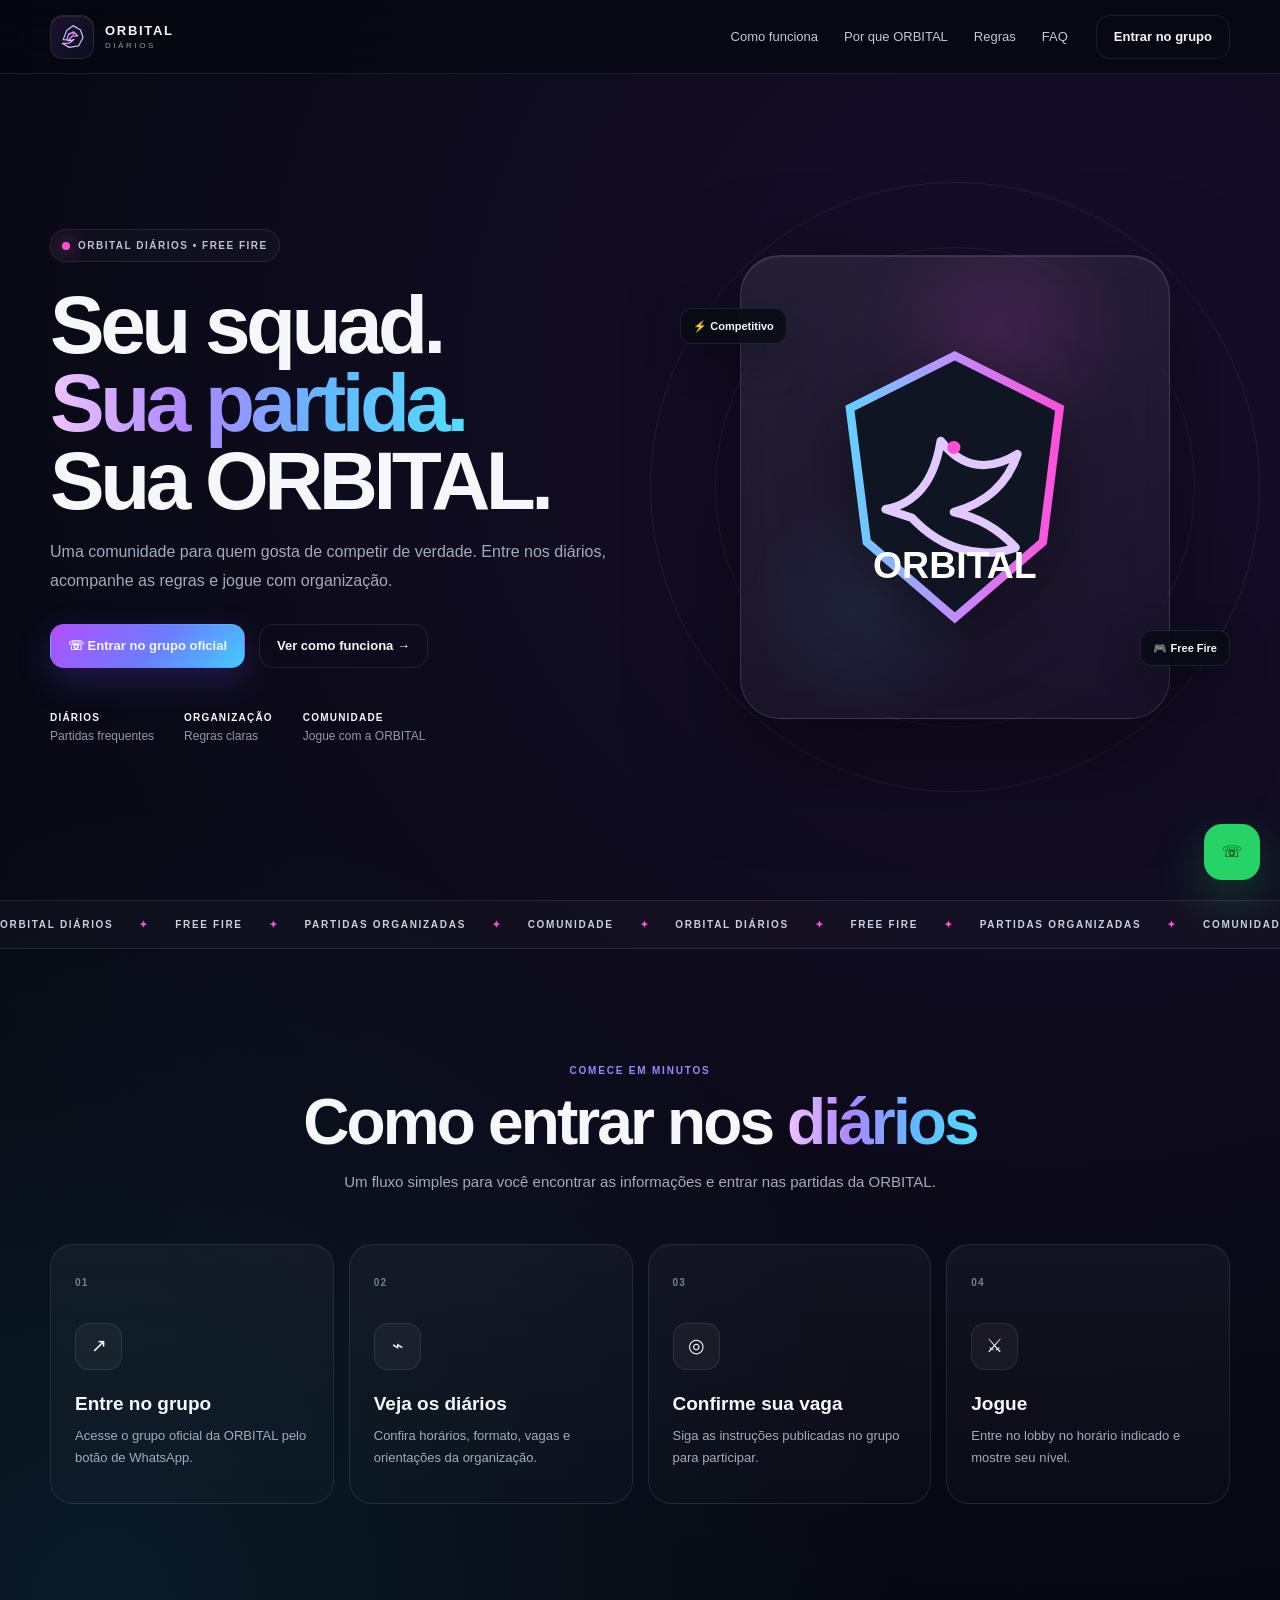
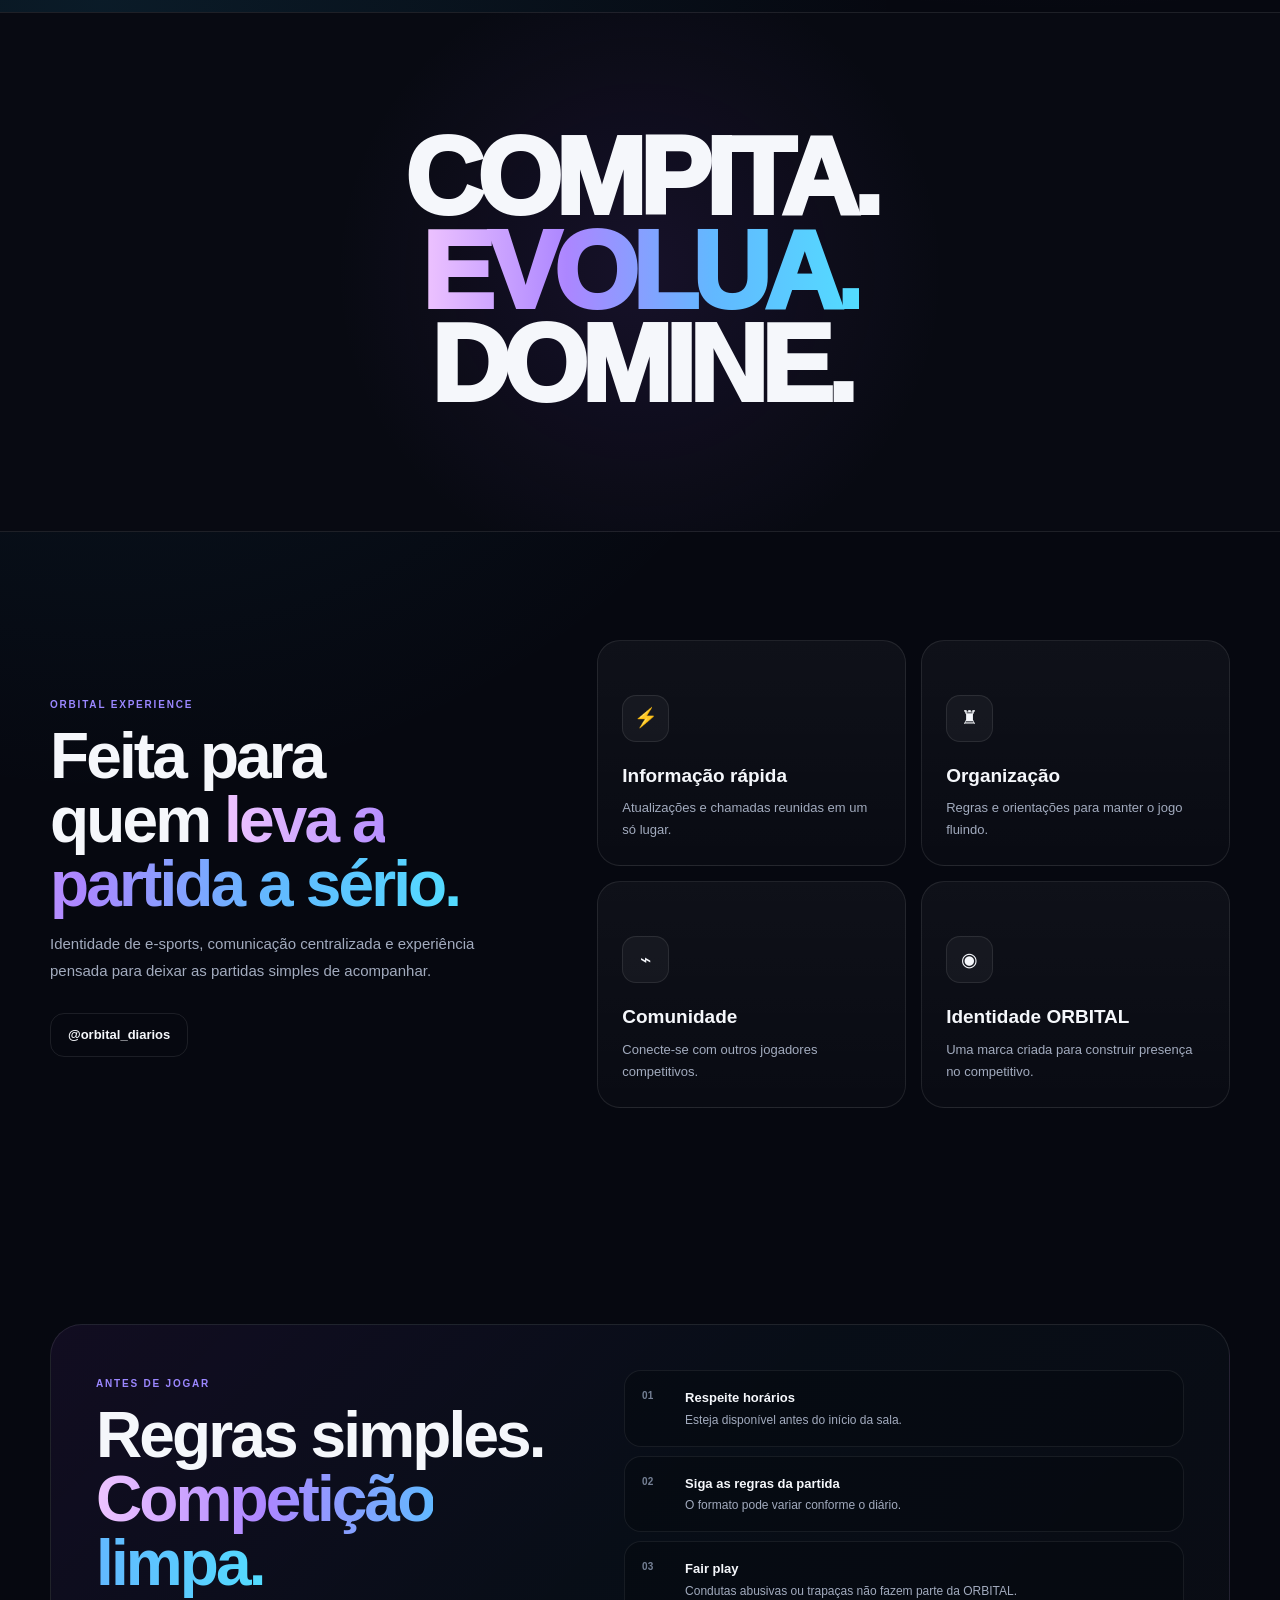
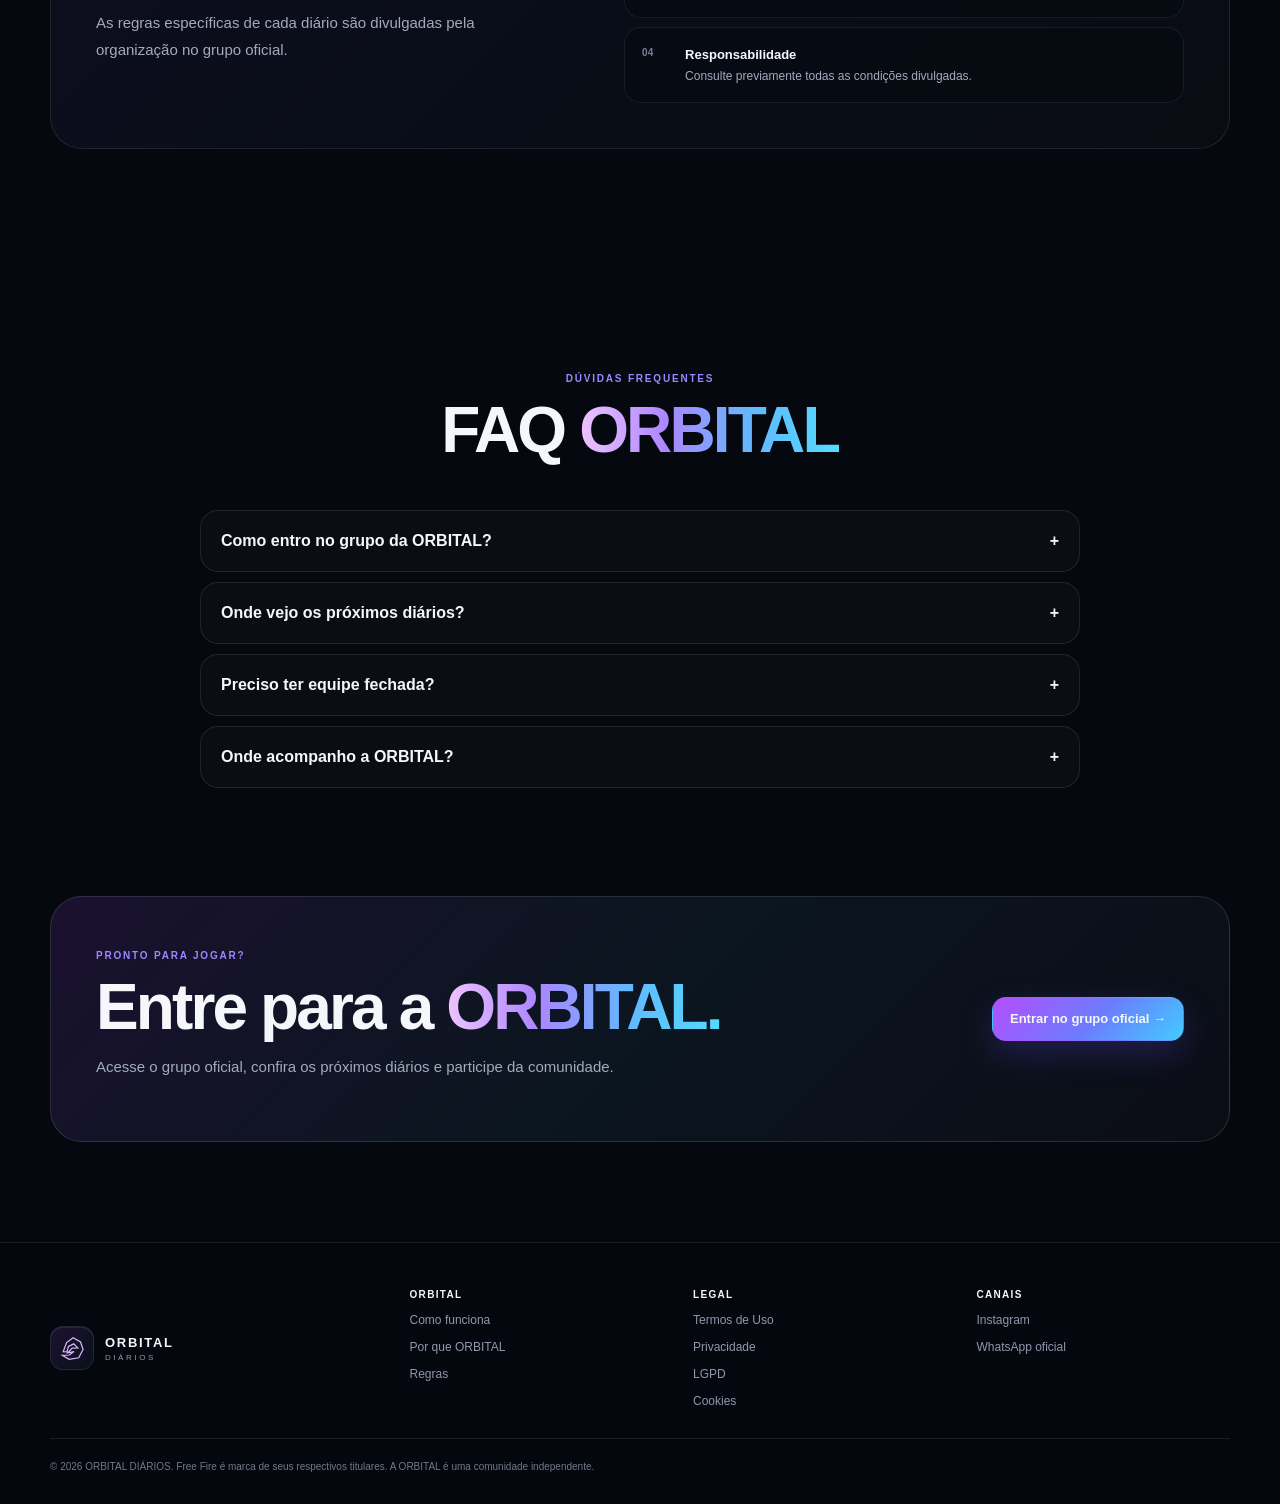
==== index.html @ 1cd9d003 "feat: add fully responsive Orbital Diários landing page" ====
<!doctype html>
<html lang="pt-BR">
<head>
<meta charset="utf-8">
<meta name="viewport" content="width=device-width,initial-scale=1,viewport-fit=cover">
<meta name="theme-color" content="#070911">
<title>ORBITAL DIÁRIOS | Free Fire competitivo</title>
<meta name="description" content="ORBITAL DIÁRIOS: comunidade de Free Fire competitivo, diários organizados, regras claras e partidas para quem leva o jogo a sério.">
<meta name="robots" content="index,follow,max-image-preview:large,max-snippet:-1,max-video-preview:-1">
<link rel="canonical" href="https://orbital-diarios.vercel.app/">
<meta property="og:type" content="website"><meta property="og:locale" content="pt_BR"><meta property="og:title" content="ORBITAL DIÁRIOS | Free Fire competitivo"><meta property="og:description" content="Entre para a ORBITAL e participe dos diários competitivos."><meta property="og:url" content="https://orbital-diarios.vercel.app/">
<meta name="twitter:card" content="summary_large_image"><meta name="twitter:title" content="ORBITAL DIÁRIOS"><meta name="twitter:description" content="Comunidade, competição e organização no Free Fire.">
<script type="application/ld+json">{"@context":"https://schema.org","@type":"Organization","name":"ORBITAL DIÁRIOS","url":"https://orbital-diarios.vercel.app/","sameAs":["https://instagram.com/orbital_diarios"],"description":"Comunidade de Free Fire competitivo e partidas organizadas."}</script>
<style>
:root{--bg:#060810;--panel:#0d111d;--text:#f5f7fb;--muted:#a2abbe;--line:rgba(255,255,255,.09);--purple:#a64dff;--pink:#ff4fd8;--cyan:#55d9ff;--green:#25d366;--header:74px;--radius:24px}*{box-sizing:border-box}html{scroll-behavior:smooth;min-width:280px}body{margin:0;min-width:280px;overflow-x:hidden;color:var(--text);background:radial-gradient(circle at 82% 8%,rgba(116,49,190,.16),transparent 28%),radial-gradient(circle at 8% 34%,rgba(41,166,214,.12),transparent 24%),var(--bg);font-family:Inter,ui-sans-serif,-apple-system,BlinkMacSystemFont,"Segoe UI",Roboto,Arial,sans-serif;line-height:1.5}a{color:inherit;text-decoration:none}button{font:inherit}.container{width:min(1180px,calc(100% - 40px));margin-inline:auto}.header{height:var(--header);position:sticky;top:0;z-index:50;border-bottom:1px solid var(--line);background:rgba(6,8,16,.78);backdrop-filter:blur(18px)}.nav{height:100%;display:flex;align-items:center;gap:28px}.brand{display:flex;align-items:center;gap:11px;min-width:0}.brand-mark{width:44px;height:44px;border:1px solid var(--line);border-radius:13px;display:grid;place-items:center;background:linear-gradient(135deg,rgba(166,77,255,.15),rgba(85,217,255,.05));box-shadow:inset 0 1px rgba(255,255,255,.08)}.brand-mark svg{width:31px;height:31px}.brand strong{display:block;font-size:13px;letter-spacing:.13em}.brand small{display:block;color:#929bae;font-size:8px;letter-spacing:.32em}.links{margin-left:auto;display:flex;align-items:center;gap:26px}.links a{font-size:13px;color:#c1c7d4}.links a:hover{color:#fff}.btn{border:1px solid var(--line);min-height:44px;padding:11px 17px;border-radius:14px;display:inline-flex;align-items:center;justify-content:center;gap:9px;font-weight:800;font-size:13px;cursor:pointer;transition:.25s ease}.btn:hover{transform:translateY(-2px);border-color:rgba(255,255,255,.2)}.btn-primary{background:linear-gradient(135deg,#b44dff,#6b7dff 54%,#42ccff);border-color:transparent;box-shadow:0 12px 34px rgba(110,78,255,.24)}.menu{display:none;margin-left:auto;width:44px;height:44px;border:1px solid var(--line);border-radius:13px;background:rgba(255,255,255,.03);color:#fff}.mobile{display:none;position:absolute;top:calc(var(--header) - 1px);left:0;right:0;padding:12px 20px 20px;background:rgba(6,8,16,.98);border-bottom:1px solid var(--line)}.mobile.open{display:grid;gap:6px}.mobile a{min-height:48px;padding:12px;border-radius:12px}.mobile a:hover{background:rgba(255,255,255,.04)}.hero{min-height:calc(100svh - var(--header));display:grid;grid-template-columns:1.02fr .98fr;align-items:center;gap:58px;padding-block:70px;position:relative}.eyebrow{display:inline-flex;align-items:center;gap:8px;max-width:100%;padding:8px 11px;border:1px solid var(--line);border-radius:999px;background:rgba(255,255,255,.028);font-size:10px;font-weight:900;letter-spacing:.15em;color:#bac2d1}.dot{width:8px;height:8px;border-radius:50%;background:var(--pink);box-shadow:0 0 17px var(--pink)}h1{margin:24px 0 17px;font-size:clamp(58px,6.4vw,92px);line-height:.95;letter-spacing:-.055em}h1 span,.gradient{background:linear-gradient(90deg,#efc4ff,#ac86ff,#62b8ff,#53dcff);-webkit-background-clip:text;background-clip:text;color:transparent}.lead{max-width:650px;color:var(--muted);font-size:16px;line-height:1.85}.actions{display:flex;gap:14px;align-items:center;flex-wrap:wrap;margin-top:28px}.stats{display:flex;gap:30px;flex-wrap:wrap;margin-top:42px}.stats div{display:grid;gap:2px}.stats strong{font-size:10px;letter-spacing:.12em}.stats span{font-size:12px;color:#8f99ad}.visual{min-height:560px;display:grid;place-items:center;position:relative;perspective:1100px}.orb{position:absolute;border:1px solid rgba(255,255,255,.065);border-radius:50%;animation:spin 18s linear infinite}.orb.a{width:480px;height:480px}.orb.b{width:610px;height:610px;animation-duration:27s;animation-direction:reverse}.card{position:relative;width:min(430px,88vw);aspect-ratio:1/1.08;border:1px solid rgba(255,255,255,.13);border-radius:40px;display:grid;place-items:center;overflow:hidden;background:linear-gradient(155deg,rgba(255,255,255,.08),rgba(255,255,255,.018));box-shadow:0 35px 100px rgba(0,0,0,.5),inset 0 1px rgba(255,255,255,.1);backdrop-filter:blur(14px)}.card:before{content:"";position:absolute;inset:0;background:radial-gradient(circle at 60% 16%,rgba(255,79,216,.12),transparent 28%),radial-gradient(circle at 30% 75%,rgba(85,217,255,.08),transparent 26%)}.emblem{position:relative;width:70%;aspect-ratio:1;display:grid;place-items:center;filter:drop-shadow(0 20px 35px rgba(0,0,0,.42))}.emblem svg{width:100%;height:100%}.chip{position:absolute;padding:9px 12px;border:1px solid var(--line);border-radius:12px;background:rgba(8,11,19,.86);font-size:11px;font-weight:800;box-shadow:0 14px 40px rgba(0,0,0,.28)}.chip.one{top:18%;left:0}.chip.two{right:0;bottom:18%}.ticker{overflow:hidden;border-block:1px solid var(--line);background:rgba(255,255,255,.018)}.track{width:max-content;display:flex;gap:26px;padding:16px 0;animation:marquee 28s linear infinite;font-size:10px;font-weight:900;letter-spacing:.17em;color:#c9d0dd}.track i{font-style:normal;color:var(--pink)}.section{padding-block:108px}.head{max-width:790px;margin:0 auto 48px;text-align:center}.kicker{font-size:10px;letter-spacing:.18em;font-weight:900;color:#9b87ff}.head h2,.rules h2,.cta h2{margin:9px 0 14px;font-size:clamp(38px,5vw,64px);line-height:1;letter-spacing:-.045em;text-wrap:balance}.head p,.rules p,.cta p{color:var(--muted);font-size:15px;line-height:1.78}.grid4{display:grid;grid-template-columns:repeat(4,1fr);gap:15px}.box{min-height:260px;padding:24px;border:1px solid var(--line);border-radius:23px;background:linear-gradient(180deg,rgba(255,255,255,.04),rgba(255,255,255,.015));transition:.25s ease}.box:hover{transform:translateY(-5px);border-color:rgba(166,77,255,.28)}.num{color:#747e92;font-size:10px;font-weight:900;letter-spacing:.13em}.icon{width:47px;height:47px;margin-top:30px;border:1px solid var(--line);border-radius:14px;display:grid;place-items:center;background:rgba(255,255,255,.04);font-size:19px}.box h3{margin:20px 0 7px;font-size:19px}.box p{margin:0;color:var(--muted);font-size:13px;line-height:1.7}.cinema{min-height:520px;position:relative;overflow:hidden;display:grid;place-items:center;text-align:center;border-block:1px solid var(--line);background:radial-gradient(circle,rgba(121,65,197,.13),transparent 44%),#080a12}.cinema-copy{position:relative;z-index:2;font-weight:950;font-size:clamp(52px,8.5vw,116px);line-height:.86;letter-spacing:-.06em}.dragon{position:fixed;z-index:8;pointer-events:none;left:0;top:34vh;width:520px;height:210px;opacity:0;will-change:transform,opacity;filter:drop-shadow(0 0 22px rgba(166,77,255,.45))}.split{display:grid;grid-template-columns:.86fr 1.14fr;gap:70px;align-items:center}.split .head{text-align:left;margin:0}.grid2{display:grid;grid-template-columns:1fr 1fr;gap:15px}.benefit{min-height:210px}.rules{display:grid;grid-template-columns:.9fr 1.1fr;gap:70px;padding:45px;border:1px solid var(--line);border-radius:32px;background:linear-gradient(135deg,rgba(166,77,255,.075),rgba(85,217,255,.03),rgba(255,255,255,.02))}.rule-list{display:grid;gap:9px}.rule{display:flex;gap:15px;padding:17px;border:1px solid rgba(255,255,255,.07);border-radius:17px;background:rgba(5,8,15,.5)}.rule b{min-width:28px;color:#758095;font-size:10px}.rule span{display:grid;gap:3px}.rule strong{font-size:13px}.rule small{color:var(--muted);font-size:12px;line-height:1.5}.faq{max-width:880px;margin:auto;display:grid;gap:10px}details{border:1px solid var(--line);border-radius:18px;background:rgba(255,255,255,.025);overflow:hidden}summary{min-height:60px;padding:18px 20px;cursor:pointer;display:flex;align-items:center;justify-content:space-between;gap:14px;font-weight:800;list-style:none}summary::-webkit-details-marker{display:none}details p{margin:0;padding:0 20px 20px;color:var(--muted);font-size:13px;line-height:1.7}.cta{margin-bottom:100px;padding:45px;border:1px solid rgba(255,255,255,.12);border-radius:32px;background:linear-gradient(135deg,rgba(166,77,255,.13),rgba(85,217,255,.065),rgba(255,255,255,.025));display:flex;align-items:center;justify-content:space-between;gap:35px}.cta p{max-width:610px}.footer{border-top:1px solid var(--line);background:rgba(0,0,0,.15)}.footer-grid{padding:44px 0 28px;display:grid;grid-template-columns:1.3fr repeat(3,1fr);gap:30px}.col{display:grid;align-content:start;gap:9px}.col strong{font-size:10px;letter-spacing:.13em}.col a{font-size:12px;color:#8f98ad}.copy{border-top:1px solid var(--line);padding:20px 0 30px;color:#6f788b;font-size:10px}.whatsapp{position:fixed;right:20px;bottom:20px;z-index:40;width:56px;height:56px;border-radius:18px;background:var(--green);display:grid;place-items:center;color:#041408;box-shadow:0 18px 50px rgba(37,211,102,.27)}.reveal{opacity:0;transform:translateY(25px);filter:blur(6px);transition:.7s ease}.reveal.show{opacity:1;transform:none;filter:none}@keyframes spin{to{transform:rotate(360deg)}}@keyframes marquee{to{transform:translateX(-50%)}}
@media(max-width:1080px){.links,.desktop-join{display:none}.menu{display:grid;place-items:center}.hero{grid-template-columns:1fr;gap:10px;text-align:center;padding-top:52px}.lead{margin-inline:auto}.actions,.stats{justify-content:center}.visual{min-height:490px}.grid4{grid-template-columns:1fr 1fr}.split,.rules{grid-template-columns:1fr;gap:42px}.split .head{text-align:center;margin-inline:auto}.footer-grid{grid-template-columns:1.2fr 1fr 1fr}.footer-grid .brand{grid-row:span 2}}
@media(max-width:760px){:root{--header:68px}.container{width:min(100% - 28px,1180px)}.hero{min-height:auto;padding:40px 0 66px}.hero h1{font-size:clamp(48px,14vw,70px)}.lead{font-size:15px}.actions{flex-direction:column;align-items:stretch}.actions .btn{width:100%}.stats{gap:18px}.visual{min-height:390px;overflow:hidden}.card{width:min(315px,82vw);border-radius:28px}.orb.a{width:350px;height:350px}.orb.b{width:430px;height:430px}.chip.one{left:2px}.chip.two{right:2px}.section{padding-block:78px}.grid4,.grid2{grid-template-columns:1fr}.box{min-height:auto}.cinema{min-height:390px}.split{gap:34px}.rules{padding:28px 20px;border-radius:25px}.cta{padding:30px 22px;flex-direction:column;align-items:flex-start;margin-bottom:72px}.cta .btn{width:100%}.footer-grid{grid-template-columns:1fr 1fr}.footer-grid .brand{grid-column:1/-1;grid-row:auto}.dragon{width:340px;height:145px}.whatsapp{right:13px;bottom:13px;width:51px;height:51px;border-radius:16px}}
@media(max-width:520px){.container{width:min(100% - 22px,1180px)}.brand-mark{width:39px;height:39px}.brand strong{font-size:11px}.brand small{font-size:7px}.hero{padding-top:30px}.eyebrow{white-space:normal;border-radius:16px;text-align:left}.hero h1{font-size:clamp(40px,13vw,58px)}.stats{display:grid;grid-template-columns:1fr}.stats div{border:1px solid var(--line);border-radius:13px;padding:11px;background:rgba(255,255,255,.02)}.visual{min-height:320px}.card{width:min(260px,76vw)}.orb.a{width:290px;height:290px}.orb.b{width:350px;height:350px}.chip{font-size:9px;padding:7px 9px}.head h2,.rules h2,.cta h2{font-size:clamp(31px,9.5vw,40px)}.section{padding-block:64px}.cinema{min-height:330px}.cinema-copy{font-size:clamp(42px,14vw,64px)}.footer-grid{grid-template-columns:1fr}.footer-grid .brand{grid-column:auto}.col{border-top:1px solid var(--line);padding-top:14px}.copy{padding-bottom:84px}.dragon{width:300px;height:125px}.rule{padding:14px 13px}}
@media(max-width:360px){.brand span{display:none}.hero h1{font-size:39px}.lead{font-size:14px}.card{width:220px}.chip{display:none}.orb.a{width:245px;height:245px}.orb.b{width:300px;height:300px}.visual{min-height:275px}.btn{font-size:12px;padding-inline:13px}.dragon{display:none}}
@media(orientation:landscape) and (max-height:600px) and (min-width:700px){.hero{min-height:auto;grid-template-columns:1.05fr .95fr;text-align:left;padding:34px 0 48px}.lead{margin-inline:0}.actions,.stats{justify-content:flex-start}.hero h1{font-size:clamp(44px,7vw,70px)}.visual{min-height:390px}.card{width:min(300px,36vw)}.orb.a{width:330px;height:330px}.orb.b{width:390px;height:390px}}
@media(pointer:coarse){.btn,.menu,summary,.links a{min-height:44px}.box:hover,.btn:hover{transform:none}}
@media(prefers-reduced-motion:reduce){html{scroll-behavior:auto}*,*:before,*:after{animation-duration:.01ms!important;animation-iteration-count:1!important;transition-duration:.01ms!important}.reveal{opacity:1;transform:none;filter:none}.dragon{display:none!important}}
</style>
</head>
<body>
<header class="header"><div class="nav container"><a class="brand" href="#top" aria-label="ORBITAL DIÁRIOS"><span class="brand-mark"><svg viewBox="0 0 100 100" aria-hidden="true"><path d="M20 60 31 31l21-16 24 14 8 24-14 27-31 5-22-13 23-1 15-11-20 4 14-15 18-1-13-13-17 8-5 18Z" fill="none" stroke="#d9b7ff" stroke-width="4" stroke-linejoin="round"/><path d="m53 35 9 8-13 2Z" fill="#ff4fd8"/></svg></span><span><strong>ORBITAL</strong><small>DIÁRIOS</small></span></a><nav class="links"><a href="#como">Como funciona</a><a href="#vantagens">Por que ORBITAL</a><a href="#regras">Regras</a><a href="#faq">FAQ</a></nav><a class="btn desktop-join" href="https://chat.whatsapp.com/FnDsbJGFcGmIoq19QyWvsq?s=cl&p=i&mlu=0" target="_blank" rel="noopener">Entrar no grupo</a><button class="menu" aria-label="Abrir menu" aria-expanded="false">☰</button></div><div class="mobile" id="mobile"><a href="#como">Como funciona</a><a href="#vantagens">Por que ORBITAL</a><a href="#regras">Regras</a><a href="#faq">FAQ</a><a class="btn btn-primary" href="https://chat.whatsapp.com/FnDsbJGFcGmIoq19QyWvsq?s=cl&p=i&mlu=0" target="_blank" rel="noopener">Entrar no WhatsApp</a></div></header>
<svg class="dragon" id="dragon" viewBox="0 0 600 230" aria-hidden="true"><path d="M31 151c75-18 116-46 148-101 20 47 60 56 103 40-19 22-48 38-82 41 77 13 121 38 178 3-14 29-46 49-86 53 73 22 148 4 250-49-61 84-160 102-250 73-53-17-100-17-161-1 31-18 53-38 70-61-52 18-102 20-170 2Z" fill="rgba(166,77,255,.08)" stroke="url(#dg)" stroke-width="4"/><path d="M177 50c25 27 52 31 88 24l-37 34" fill="none" stroke="#55d9ff" stroke-width="3"/><circle cx="191" cy="70" r="5" fill="#ff4fd8"/><defs><linearGradient id="dg"><stop stop-color="#55d9ff"/><stop offset=".5" stop-color="#c06cff"/><stop offset="1" stop-color="#ff4fd8"/></linearGradient></defs></svg>
<main id="top"><section class="hero container"><div class="reveal"><div class="eyebrow"><span class="dot"></span> ORBITAL DIÁRIOS • FREE FIRE</div><h1>Seu squad.<br><span>Sua partida.</span><br>Sua ORBITAL.</h1><p class="lead">Uma comunidade para quem gosta de competir de verdade. Entre nos diários, acompanhe as regras e jogue com organização.</p><div class="actions"><a class="btn btn-primary" href="https://chat.whatsapp.com/FnDsbJGFcGmIoq19QyWvsq?s=cl&p=i&mlu=0" target="_blank" rel="noopener">☏ Entrar no grupo oficial</a><a class="btn" href="#como">Ver como funciona →</a></div><div class="stats"><div><strong>DIÁRIOS</strong><span>Partidas frequentes</span></div><div><strong>ORGANIZAÇÃO</strong><span>Regras claras</span></div><div><strong>COMUNIDADE</strong><span>Jogue com a ORBITAL</span></div></div></div><div class="visual reveal"><div class="orb a"></div><div class="orb b"></div><div class="card"><div class="emblem"><svg viewBox="0 0 300 320" aria-label="Emblema ORBITAL"><defs><linearGradient id="e" x1="0" x2="1"><stop stop-color="#65cfff"/><stop offset=".5" stop-color="#c28cff"/><stop offset="1" stop-color="#ff4fd8"/></linearGradient></defs><path d="M150 20 262 76l-18 143-94 81-94-81L38 76Z" fill="#101523" stroke="url(#e)" stroke-width="9"/><path d="M76 184c33-6 52-30 59-73 24 31 53 32 82 14-10 30-32 52-68 62 28 6 48 18 66 38-39 13-79 2-111-32Z" fill="none" stroke="#e1c8ff" stroke-width="9" stroke-linejoin="round"/><circle cx="149" cy="118" r="7" fill="#ff4fd8"/><text x="150" y="257" text-anchor="middle" fill="#fff" font-size="40" font-family="Arial" font-weight="900">ORBITAL</text></svg></div></div><div class="chip one">⚡ Competitivo</div><div class="chip two">🎮 Free Fire</div></div></section><div class="ticker"><div class="track"><span>ORBITAL DIÁRIOS</span><i>✦</i><span>FREE FIRE</span><i>✦</i><span>PARTIDAS ORGANIZADAS</span><i>✦</i><span>COMUNIDADE</span><i>✦</i><span>ORBITAL DIÁRIOS</span><i>✦</i><span>FREE FIRE</span><i>✦</i><span>PARTIDAS ORGANIZADAS</span><i>✦</i><span>COMUNIDADE</span><i>✦</i></div></div>
<section class="section container" id="como"><div class="head reveal"><span class="kicker">COMECE EM MINUTOS</span><h2>Como entrar nos <span class="gradient">diários</span></h2><p>Um fluxo simples para você encontrar as informações e entrar nas partidas da ORBITAL.</p></div><div class="grid4"><article class="box reveal"><span class="num">01</span><div class="icon">↗</div><h3>Entre no grupo</h3><p>Acesse o grupo oficial da ORBITAL pelo botão de WhatsApp.</p></article><article class="box reveal"><span class="num">02</span><div class="icon">⌁</div><h3>Veja os diários</h3><p>Confira horários, formato, vagas e orientações da organização.</p></article><article class="box reveal"><span class="num">03</span><div class="icon">◎</div><h3>Confirme sua vaga</h3><p>Siga as instruções publicadas no grupo para participar.</p></article><article class="box reveal"><span class="num">04</span><div class="icon">⚔</div><h3>Jogue</h3><p>Entre no lobby no horário indicado e mostre seu nível.</p></article></div></section>
<section class="cinema"><div class="cinema-copy reveal">COMPITA.<br><span class="gradient">EVOLUA.</span><br>DOMINE.</div></section>
<section class="section container" id="vantagens"><div class="split"><div class="head reveal"><span class="kicker">ORBITAL EXPERIENCE</span><h2>Feita para quem <span class="gradient">leva a partida a sério.</span></h2><p>Identidade de e-sports, comunicação centralizada e experiência pensada para deixar as partidas simples de acompanhar.</p><div class="actions"><a class="btn" href="https://instagram.com/orbital_diarios" target="_blank" rel="noopener">@orbital_diarios</a></div></div><div class="grid2"><article class="box benefit reveal"><div class="icon">⚡</div><h3>Informação rápida</h3><p>Atualizações e chamadas reunidas em um só lugar.</p></article><article class="box benefit reveal"><div class="icon">♜</div><h3>Organização</h3><p>Regras e orientações para manter o jogo fluindo.</p></article><article class="box benefit reveal"><div class="icon">⌁</div><h3>Comunidade</h3><p>Conecte-se com outros jogadores competitivos.</p></article><article class="box benefit reveal"><div class="icon">◉</div><h3>Identidade ORBITAL</h3><p>Uma marca criada para construir presença no competitivo.</p></article></div></div></section>
<section class="section container" id="regras"><div class="rules reveal"><div><span class="kicker">ANTES DE JOGAR</span><h2>Regras simples.<br><span class="gradient">Competição limpa.</span></h2><p>As regras específicas de cada diário são divulgadas pela organização no grupo oficial.</p></div><div class="rule-list"><div class="rule"><b>01</b><span><strong>Respeite horários</strong><small>Esteja disponível antes do início da sala.</small></span></div><div class="rule"><b>02</b><span><strong>Siga as regras da partida</strong><small>O formato pode variar conforme o diário.</small></span></div><div class="rule"><b>03</b><span><strong>Fair play</strong><small>Condutas abusivas ou trapaças não fazem parte da ORBITAL.</small></span></div><div class="rule"><b>04</b><span><strong>Responsabilidade</strong><small>Consulte previamente todas as condições divulgadas.</small></span></div></div></div></section>
<section class="section container" id="faq"><div class="head reveal"><span class="kicker">DÚVIDAS FREQUENTES</span><h2>FAQ <span class="gradient">ORBITAL</span></h2></div><div class="faq reveal"><details><summary>Como entro no grupo da ORBITAL?<span>+</span></summary><p>Clique em qualquer botão “Entrar no grupo”. Você será direcionado ao convite oficial do WhatsApp.</p></details><details><summary>Onde vejo os próximos diários?<span>+</span></summary><p>As chamadas, horários e instruções são publicadas no grupo oficial.</p></details><details><summary>Preciso ter equipe fechada?<span>+</span></summary><p>Confira a chamada de cada partida. O formato e os requisitos podem mudar.</p></details><details><summary>Onde acompanho a ORBITAL?<span>+</span></summary><p>No Instagram @orbital_diarios e no grupo oficial do WhatsApp.</p></details></div></section>
<section class="cta container reveal"><div><span class="kicker">PRONTO PARA JOGAR?</span><h2>Entre para a <span class="gradient">ORBITAL.</span></h2><p>Acesse o grupo oficial, confira os próximos diários e participe da comunidade.</p></div><a class="btn btn-primary" href="https://chat.whatsapp.com/FnDsbJGFcGmIoq19QyWvsq?s=cl&p=i&mlu=0" target="_blank" rel="noopener">Entrar no grupo oficial →</a></section></main>
<footer class="footer"><div class="footer-grid container"><a class="brand" href="#top"><span class="brand-mark"><svg viewBox="0 0 100 100"><path d="M20 60 31 31l21-16 24 14 8 24-14 27-31 5-22-13 23-1 15-11-20 4 14-15 18-1-13-13-17 8-5 18Z" fill="none" stroke="#d9b7ff" stroke-width="4"/></svg></span><span><strong>ORBITAL</strong><small>DIÁRIOS</small></span></a><div class="col"><strong>ORBITAL</strong><a href="#como">Como funciona</a><a href="#vantagens">Por que ORBITAL</a><a href="#regras">Regras</a></div><div class="col"><strong>LEGAL</strong><a href="/termos-de-uso">Termos de Uso</a><a href="/privacidade">Privacidade</a><a href="/lgpd">LGPD</a><a href="/cookies">Cookies</a></div><div class="col"><strong>CANAIS</strong><a href="https://instagram.com/orbital_diarios" target="_blank" rel="noopener">Instagram</a><a href="https://chat.whatsapp.com/FnDsbJGFcGmIoq19QyWvsq?s=cl&p=i&mlu=0" target="_blank" rel="noopener">WhatsApp oficial</a></div></div><div class="copy container">© 2026 ORBITAL DIÁRIOS. Free Fire é marca de seus respectivos titulares. A ORBITAL é uma comunidade independente.</div></footer>
<a class="whatsapp" href="https://chat.whatsapp.com/FnDsbJGFcGmIoq19QyWvsq?s=cl&p=i&mlu=0" target="_blank" rel="noopener" aria-label="Entrar no grupo do WhatsApp">☏</a>
<script>
const menu=document.querySelector('.menu'),mobile=document.querySelector('#mobile');menu?.addEventListener('click',()=>{const open=mobile.classList.toggle('open');menu.setAttribute('aria-expanded',String(open));menu.textContent=open?'×':'☰'});mobile?.querySelectorAll('a').forEach(a=>a.addEventListener('click',()=>{mobile.classList.remove('open');menu.setAttribute('aria-expanded','false');menu.textContent='☰'}));
const io=new IntersectionObserver(es=>es.forEach(e=>{if(e.isIntersecting){e.target.classList.add('show');io.unobserve(e.target)}}),{threshold:.12});document.querySelectorAll('.reveal').forEach(e=>io.observe(e));
const dragon=document.querySelector('#dragon');let ticking=false;function dragonScroll(){if(!dragon||innerWidth<361)return;const doc=document.documentElement;const max=doc.scrollHeight-innerHeight;const p=max?scrollY/max:0;const x=-520+p*(innerWidth+980);const y=Math.sin(p*Math.PI*5)*95;const r=-7+Math.sin(p*Math.PI*3)*12;const opacity=p>.05&&p<.92?Math.min(1,(p-.05)*8,(.92-p)*8):0;dragon.style.opacity=opacity;dragon.style.transform=`translate3d(${x}px,${y}px,0) rotate(${r}deg)`;ticking=false}addEventListener('scroll',()=>{if(!ticking){requestAnimationFrame(dragonScroll);ticking=true}},{passive:true});addEventListener('resize',dragonScroll);dragonScroll();
</script>
</body></html>
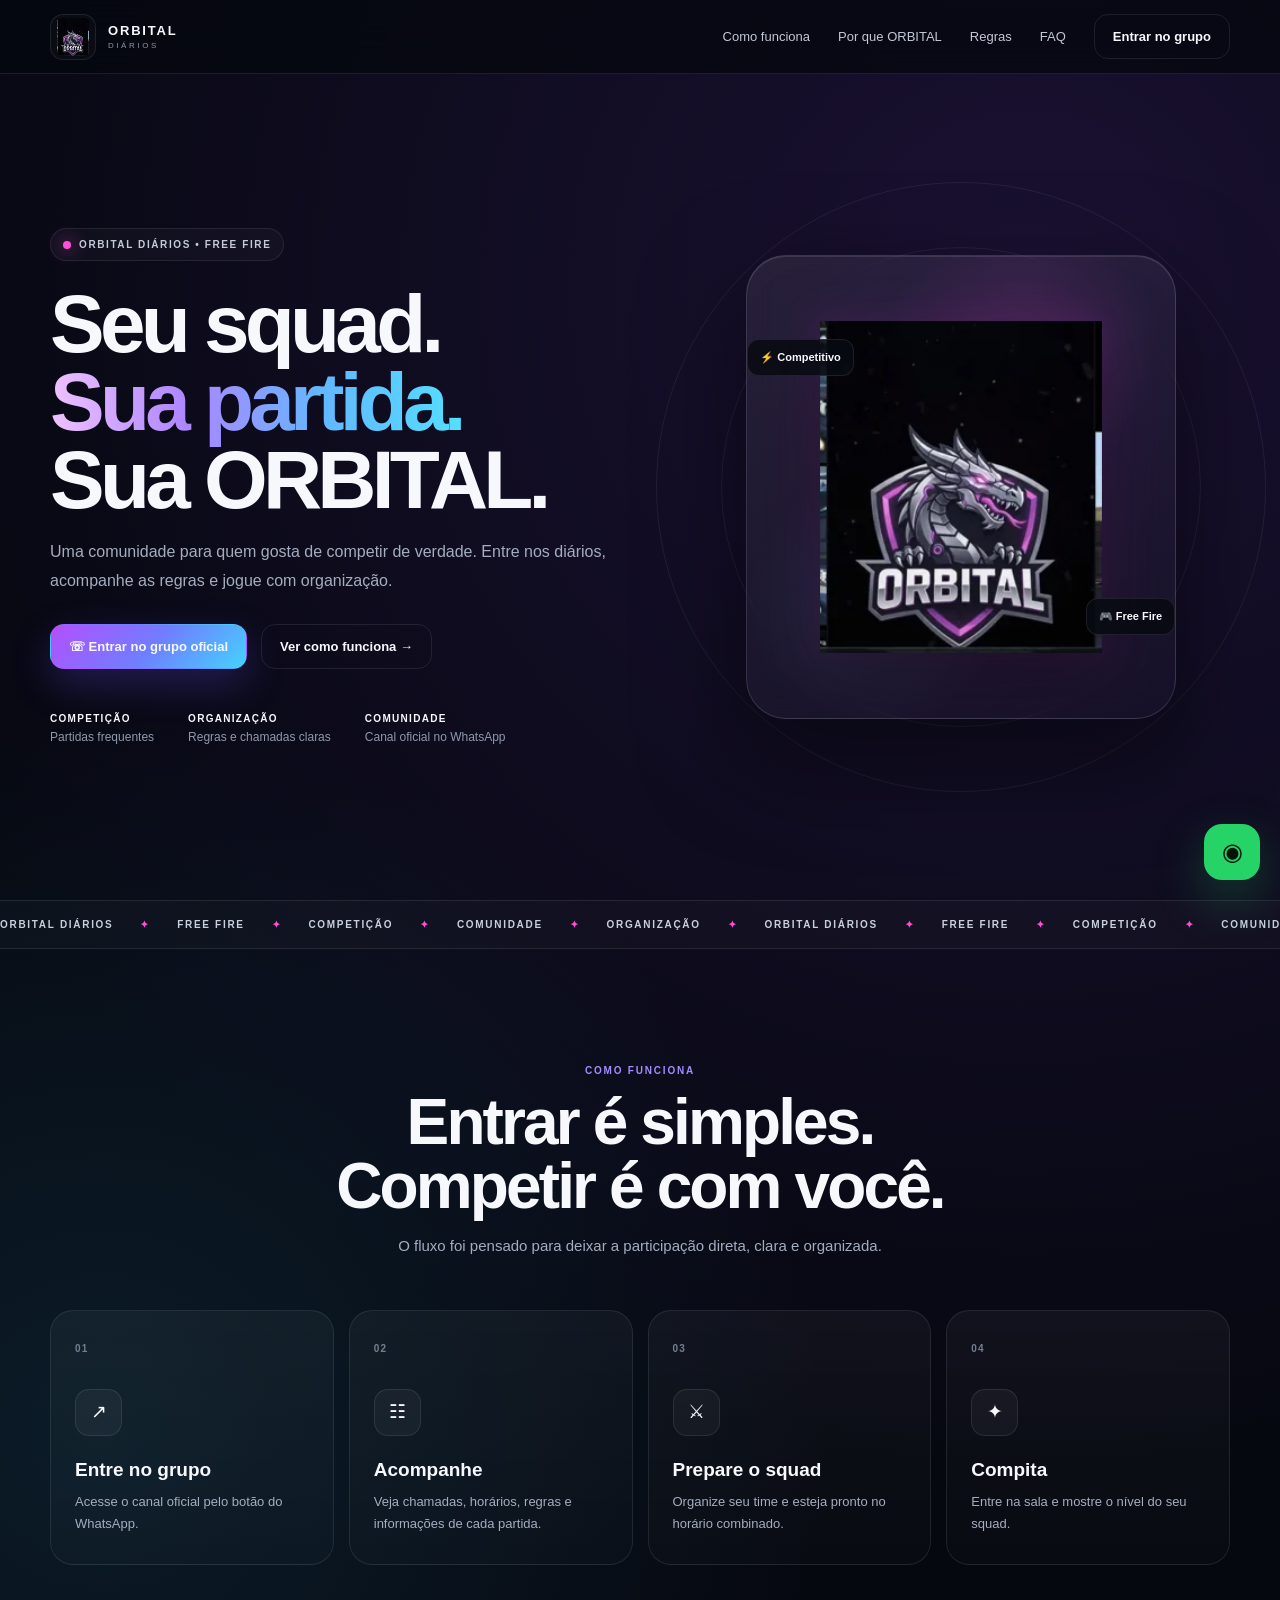
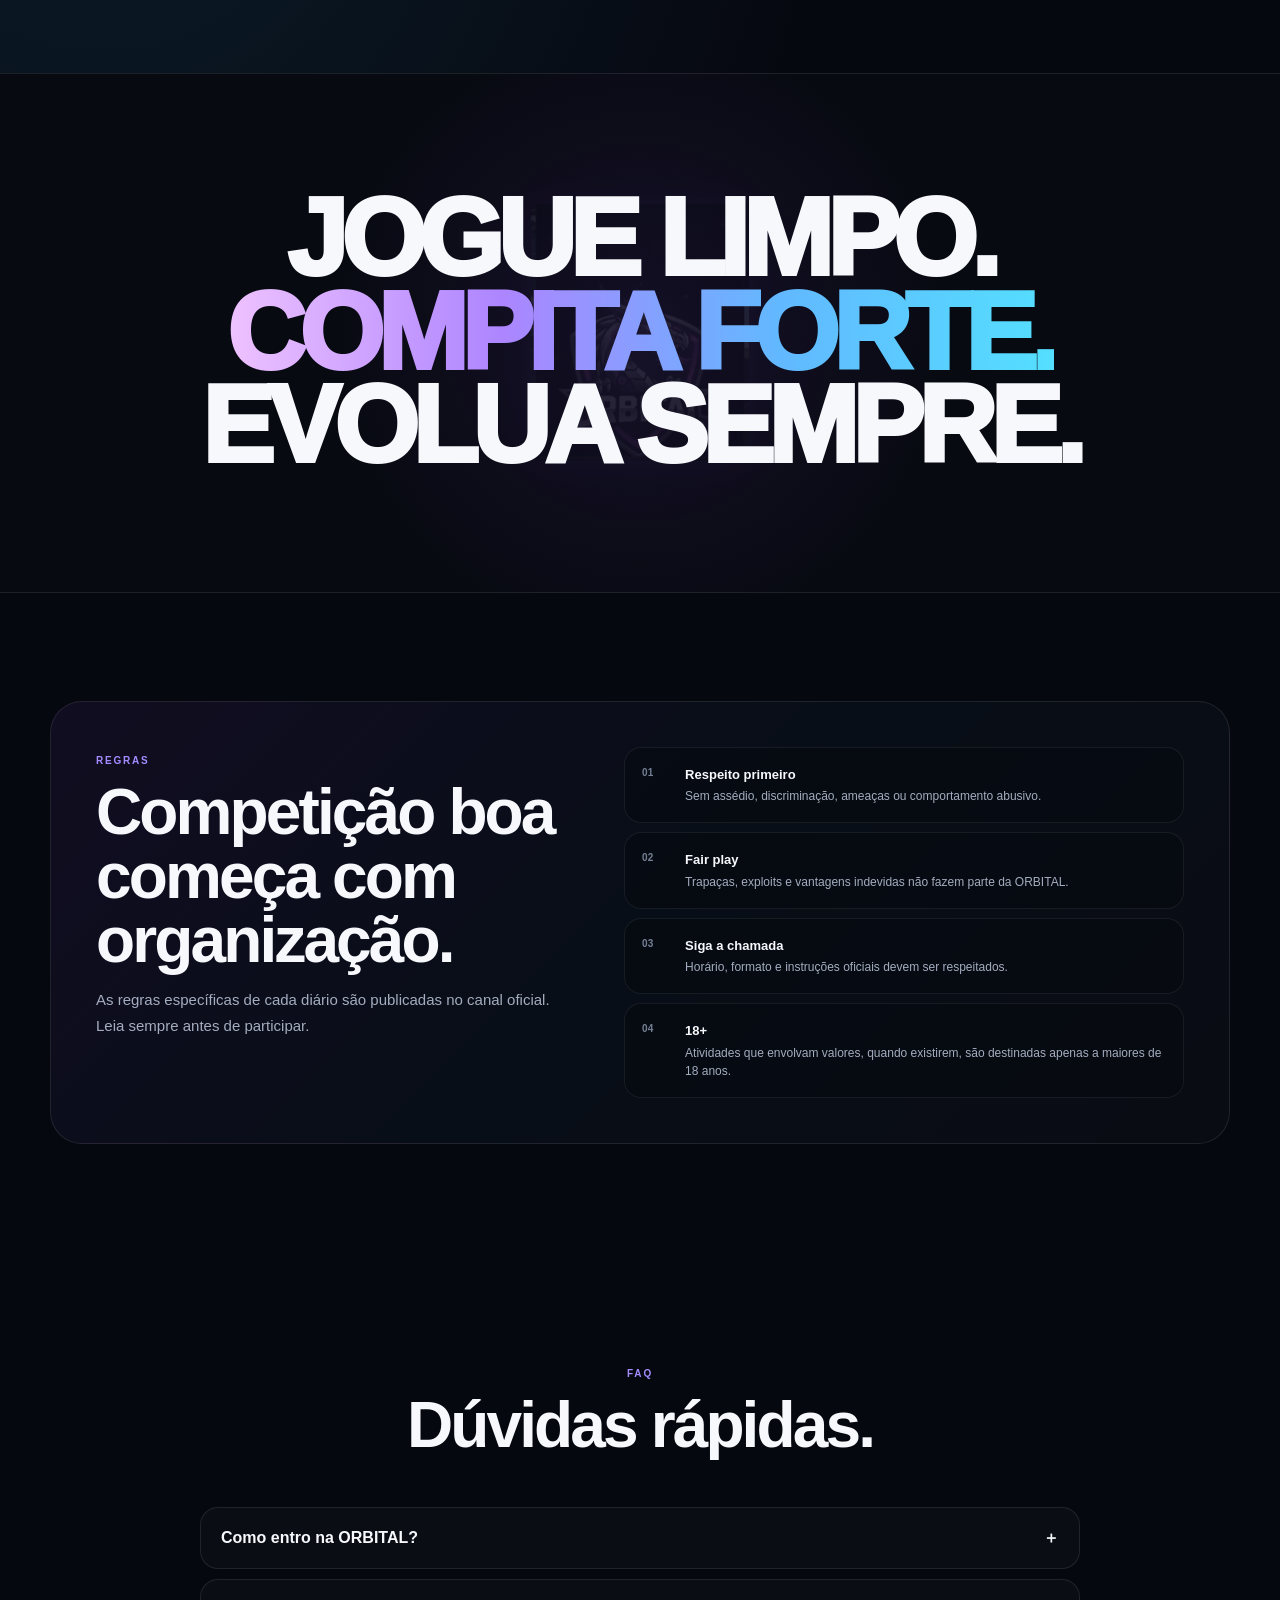
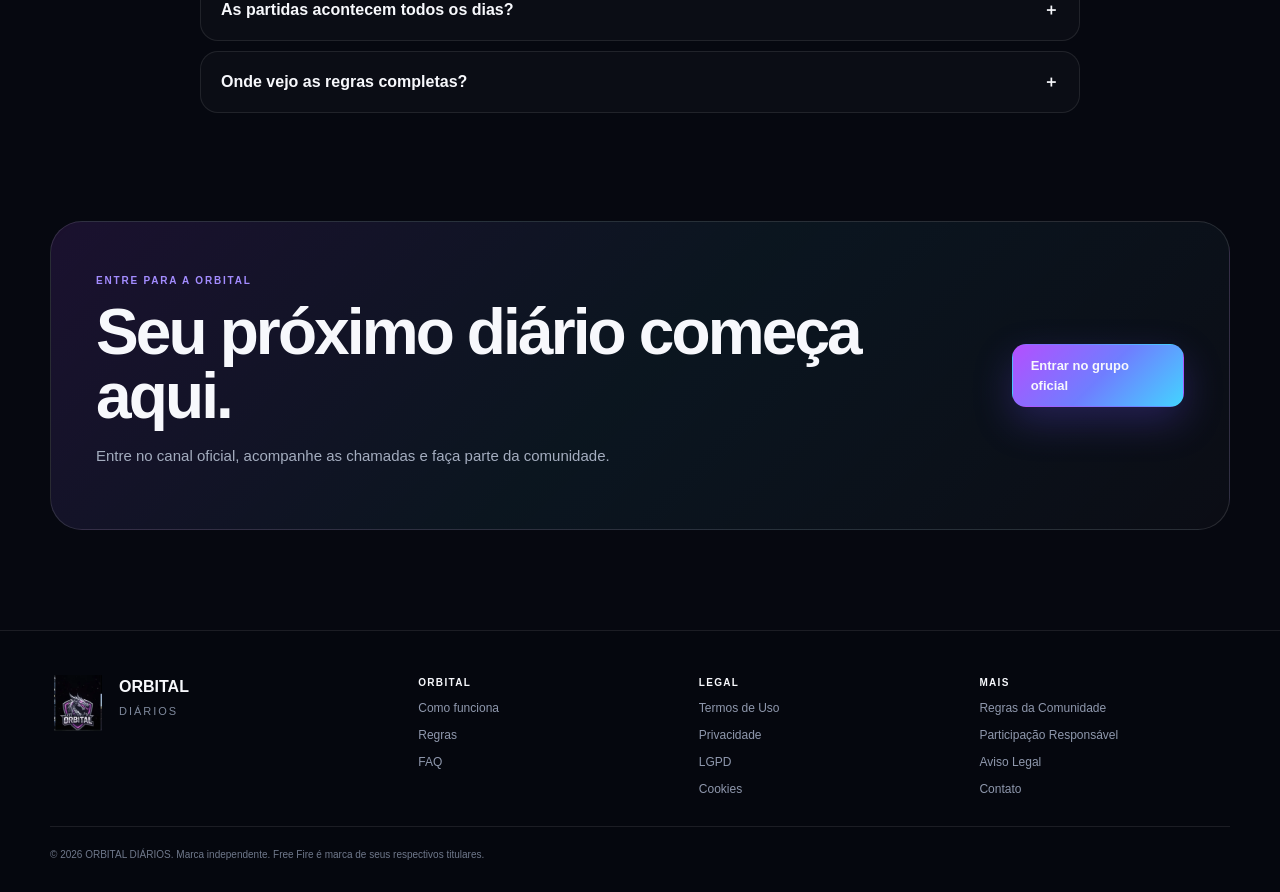
==== commit df6b827c: "fix: restore official logo across responsive landing page" ====
--- a/index.html
+++ b/index.html
@@ -5,38 +5,50 @@
 <meta name="viewport" content="width=device-width,initial-scale=1,viewport-fit=cover">
 <meta name="theme-color" content="#070911">
 <title>ORBITAL DIÁRIOS | Free Fire competitivo</title>
-<meta name="description" content="ORBITAL DIÁRIOS: comunidade de Free Fire competitivo, diários organizados, regras claras e partidas para quem leva o jogo a sério.">
+<meta name="description" content="ORBITAL DIÁRIOS: comunidade de Free Fire competitivo, partidas organizadas, regras claras e canal oficial no WhatsApp.">
 <meta name="robots" content="index,follow,max-image-preview:large,max-snippet:-1,max-video-preview:-1">
 <link rel="canonical" href="https://orbital-diarios.vercel.app/">
-<meta property="og:type" content="website"><meta property="og:locale" content="pt_BR"><meta property="og:title" content="ORBITAL DIÁRIOS | Free Fire competitivo"><meta property="og:description" content="Entre para a ORBITAL e participe dos diários competitivos."><meta property="og:url" content="https://orbital-diarios.vercel.app/">
-<meta name="twitter:card" content="summary_large_image"><meta name="twitter:title" content="ORBITAL DIÁRIOS"><meta name="twitter:description" content="Comunidade, competição e organização no Free Fire.">
-<script type="application/ld+json">{"@context":"https://schema.org","@type":"Organization","name":"ORBITAL DIÁRIOS","url":"https://orbital-diarios.vercel.app/","sameAs":["https://instagram.com/orbital_diarios"],"description":"Comunidade de Free Fire competitivo e partidas organizadas."}</script>
+<link rel="icon" href="/assets/orbital-logo.svg" type="image/svg+xml">
+<meta property="og:type" content="website">
+<meta property="og:locale" content="pt_BR">
+<meta property="og:title" content="ORBITAL DIÁRIOS | Free Fire competitivo">
+<meta property="og:description" content="Seu squad. Sua partida. Sua ORBITAL.">
+<meta property="og:url" content="https://orbital-diarios.vercel.app/">
+<meta name="twitter:card" content="summary_large_image">
+<script type="application/ld+json">{"@context":"https://schema.org","@type":"Organization","name":"ORBITAL DIÁRIOS","url":"https://orbital-diarios.vercel.app/","logo":"https://orbital-diarios.vercel.app/assets/orbital-logo.svg","sameAs":["https://instagram.com/orbital_diarios"],"description":"Comunidade de Free Fire competitivo e partidas organizadas."}</script>
 <style>
-:root{--bg:#060810;--panel:#0d111d;--text:#f5f7fb;--muted:#a2abbe;--line:rgba(255,255,255,.09);--purple:#a64dff;--pink:#ff4fd8;--cyan:#55d9ff;--green:#25d366;--header:74px;--radius:24px}*{box-sizing:border-box}html{scroll-behavior:smooth;min-width:280px}body{margin:0;min-width:280px;overflow-x:hidden;color:var(--text);background:radial-gradient(circle at 82% 8%,rgba(116,49,190,.16),transparent 28%),radial-gradient(circle at 8% 34%,rgba(41,166,214,.12),transparent 24%),var(--bg);font-family:Inter,ui-sans-serif,-apple-system,BlinkMacSystemFont,"Segoe UI",Roboto,Arial,sans-serif;line-height:1.5}a{color:inherit;text-decoration:none}button{font:inherit}.container{width:min(1180px,calc(100% - 40px));margin-inline:auto}.header{height:var(--header);position:sticky;top:0;z-index:50;border-bottom:1px solid var(--line);background:rgba(6,8,16,.78);backdrop-filter:blur(18px)}.nav{height:100%;display:flex;align-items:center;gap:28px}.brand{display:flex;align-items:center;gap:11px;min-width:0}.brand-mark{width:44px;height:44px;border:1px solid var(--line);border-radius:13px;display:grid;place-items:center;background:linear-gradient(135deg,rgba(166,77,255,.15),rgba(85,217,255,.05));box-shadow:inset 0 1px rgba(255,255,255,.08)}.brand-mark svg{width:31px;height:31px}.brand strong{display:block;font-size:13px;letter-spacing:.13em}.brand small{display:block;color:#929bae;font-size:8px;letter-spacing:.32em}.links{margin-left:auto;display:flex;align-items:center;gap:26px}.links a{font-size:13px;color:#c1c7d4}.links a:hover{color:#fff}.btn{border:1px solid var(--line);min-height:44px;padding:11px 17px;border-radius:14px;display:inline-flex;align-items:center;justify-content:center;gap:9px;font-weight:800;font-size:13px;cursor:pointer;transition:.25s ease}.btn:hover{transform:translateY(-2px);border-color:rgba(255,255,255,.2)}.btn-primary{background:linear-gradient(135deg,#b44dff,#6b7dff 54%,#42ccff);border-color:transparent;box-shadow:0 12px 34px rgba(110,78,255,.24)}.menu{display:none;margin-left:auto;width:44px;height:44px;border:1px solid var(--line);border-radius:13px;background:rgba(255,255,255,.03);color:#fff}.mobile{display:none;position:absolute;top:calc(var(--header) - 1px);left:0;right:0;padding:12px 20px 20px;background:rgba(6,8,16,.98);border-bottom:1px solid var(--line)}.mobile.open{display:grid;gap:6px}.mobile a{min-height:48px;padding:12px;border-radius:12px}.mobile a:hover{background:rgba(255,255,255,.04)}.hero{min-height:calc(100svh - var(--header));display:grid;grid-template-columns:1.02fr .98fr;align-items:center;gap:58px;padding-block:70px;position:relative}.eyebrow{display:inline-flex;align-items:center;gap:8px;max-width:100%;padding:8px 11px;border:1px solid var(--line);border-radius:999px;background:rgba(255,255,255,.028);font-size:10px;font-weight:900;letter-spacing:.15em;color:#bac2d1}.dot{width:8px;height:8px;border-radius:50%;background:var(--pink);box-shadow:0 0 17px var(--pink)}h1{margin:24px 0 17px;font-size:clamp(58px,6.4vw,92px);line-height:.95;letter-spacing:-.055em}h1 span,.gradient{background:linear-gradient(90deg,#efc4ff,#ac86ff,#62b8ff,#53dcff);-webkit-background-clip:text;background-clip:text;color:transparent}.lead{max-width:650px;color:var(--muted);font-size:16px;line-height:1.85}.actions{display:flex;gap:14px;align-items:center;flex-wrap:wrap;margin-top:28px}.stats{display:flex;gap:30px;flex-wrap:wrap;margin-top:42px}.stats div{display:grid;gap:2px}.stats strong{font-size:10px;letter-spacing:.12em}.stats span{font-size:12px;color:#8f99ad}.visual{min-height:560px;display:grid;place-items:center;position:relative;perspective:1100px}.orb{position:absolute;border:1px solid rgba(255,255,255,.065);border-radius:50%;animation:spin 18s linear infinite}.orb.a{width:480px;height:480px}.orb.b{width:610px;height:610px;animation-duration:27s;animation-direction:reverse}.card{position:relative;width:min(430px,88vw);aspect-ratio:1/1.08;border:1px solid rgba(255,255,255,.13);border-radius:40px;display:grid;place-items:center;overflow:hidden;background:linear-gradient(155deg,rgba(255,255,255,.08),rgba(255,255,255,.018));box-shadow:0 35px 100px rgba(0,0,0,.5),inset 0 1px rgba(255,255,255,.1);backdrop-filter:blur(14px)}.card:before{content:"";position:absolute;inset:0;background:radial-gradient(circle at 60% 16%,rgba(255,79,216,.12),transparent 28%),radial-gradient(circle at 30% 75%,rgba(85,217,255,.08),transparent 26%)}.emblem{position:relative;width:70%;aspect-ratio:1;display:grid;place-items:center;filter:drop-shadow(0 20px 35px rgba(0,0,0,.42))}.emblem svg{width:100%;height:100%}.chip{position:absolute;padding:9px 12px;border:1px solid var(--line);border-radius:12px;background:rgba(8,11,19,.86);font-size:11px;font-weight:800;box-shadow:0 14px 40px rgba(0,0,0,.28)}.chip.one{top:18%;left:0}.chip.two{right:0;bottom:18%}.ticker{overflow:hidden;border-block:1px solid var(--line);background:rgba(255,255,255,.018)}.track{width:max-content;display:flex;gap:26px;padding:16px 0;animation:marquee 28s linear infinite;font-size:10px;font-weight:900;letter-spacing:.17em;color:#c9d0dd}.track i{font-style:normal;color:var(--pink)}.section{padding-block:108px}.head{max-width:790px;margin:0 auto 48px;text-align:center}.kicker{font-size:10px;letter-spacing:.18em;font-weight:900;color:#9b87ff}.head h2,.rules h2,.cta h2{margin:9px 0 14px;font-size:clamp(38px,5vw,64px);line-height:1;letter-spacing:-.045em;text-wrap:balance}.head p,.rules p,.cta p{color:var(--muted);font-size:15px;line-height:1.78}.grid4{display:grid;grid-template-columns:repeat(4,1fr);gap:15px}.box{min-height:260px;padding:24px;border:1px solid var(--line);border-radius:23px;background:linear-gradient(180deg,rgba(255,255,255,.04),rgba(255,255,255,.015));transition:.25s ease}.box:hover{transform:translateY(-5px);border-color:rgba(166,77,255,.28)}.num{color:#747e92;font-size:10px;font-weight:900;letter-spacing:.13em}.icon{width:47px;height:47px;margin-top:30px;border:1px solid var(--line);border-radius:14px;display:grid;place-items:center;background:rgba(255,255,255,.04);font-size:19px}.box h3{margin:20px 0 7px;font-size:19px}.box p{margin:0;color:var(--muted);font-size:13px;line-height:1.7}.cinema{min-height:520px;position:relative;overflow:hidden;display:grid;place-items:center;text-align:center;border-block:1px solid var(--line);background:radial-gradient(circle,rgba(121,65,197,.13),transparent 44%),#080a12}.cinema-copy{position:relative;z-index:2;font-weight:950;font-size:clamp(52px,8.5vw,116px);line-height:.86;letter-spacing:-.06em}.dragon{position:fixed;z-index:8;pointer-events:none;left:0;top:34vh;width:520px;height:210px;opacity:0;will-change:transform,opacity;filter:drop-shadow(0 0 22px rgba(166,77,255,.45))}.split{display:grid;grid-template-columns:.86fr 1.14fr;gap:70px;align-items:center}.split .head{text-align:left;margin:0}.grid2{display:grid;grid-template-columns:1fr 1fr;gap:15px}.benefit{min-height:210px}.rules{display:grid;grid-template-columns:.9fr 1.1fr;gap:70px;padding:45px;border:1px solid var(--line);border-radius:32px;background:linear-gradient(135deg,rgba(166,77,255,.075),rgba(85,217,255,.03),rgba(255,255,255,.02))}.rule-list{display:grid;gap:9px}.rule{display:flex;gap:15px;padding:17px;border:1px solid rgba(255,255,255,.07);border-radius:17px;background:rgba(5,8,15,.5)}.rule b{min-width:28px;color:#758095;font-size:10px}.rule span{display:grid;gap:3px}.rule strong{font-size:13px}.rule small{color:var(--muted);font-size:12px;line-height:1.5}.faq{max-width:880px;margin:auto;display:grid;gap:10px}details{border:1px solid var(--line);border-radius:18px;background:rgba(255,255,255,.025);overflow:hidden}summary{min-height:60px;padding:18px 20px;cursor:pointer;display:flex;align-items:center;justify-content:space-between;gap:14px;font-weight:800;list-style:none}summary::-webkit-details-marker{display:none}details p{margin:0;padding:0 20px 20px;color:var(--muted);font-size:13px;line-height:1.7}.cta{margin-bottom:100px;padding:45px;border:1px solid rgba(255,255,255,.12);border-radius:32px;background:linear-gradient(135deg,rgba(166,77,255,.13),rgba(85,217,255,.065),rgba(255,255,255,.025));display:flex;align-items:center;justify-content:space-between;gap:35px}.cta p{max-width:610px}.footer{border-top:1px solid var(--line);background:rgba(0,0,0,.15)}.footer-grid{padding:44px 0 28px;display:grid;grid-template-columns:1.3fr repeat(3,1fr);gap:30px}.col{display:grid;align-content:start;gap:9px}.col strong{font-size:10px;letter-spacing:.13em}.col a{font-size:12px;color:#8f98ad}.copy{border-top:1px solid var(--line);padding:20px 0 30px;color:#6f788b;font-size:10px}.whatsapp{position:fixed;right:20px;bottom:20px;z-index:40;width:56px;height:56px;border-radius:18px;background:var(--green);display:grid;place-items:center;color:#041408;box-shadow:0 18px 50px rgba(37,211,102,.27)}.reveal{opacity:0;transform:translateY(25px);filter:blur(6px);transition:.7s ease}.reveal.show{opacity:1;transform:none;filter:none}@keyframes spin{to{transform:rotate(360deg)}}@keyframes marquee{to{transform:translateX(-50%)}}
-@media(max-width:1080px){.links,.desktop-join{display:none}.menu{display:grid;place-items:center}.hero{grid-template-columns:1fr;gap:10px;text-align:center;padding-top:52px}.lead{margin-inline:auto}.actions,.stats{justify-content:center}.visual{min-height:490px}.grid4{grid-template-columns:1fr 1fr}.split,.rules{grid-template-columns:1fr;gap:42px}.split .head{text-align:center;margin-inline:auto}.footer-grid{grid-template-columns:1.2fr 1fr 1fr}.footer-grid .brand{grid-row:span 2}}
-@media(max-width:760px){:root{--header:68px}.container{width:min(100% - 28px,1180px)}.hero{min-height:auto;padding:40px 0 66px}.hero h1{font-size:clamp(48px,14vw,70px)}.lead{font-size:15px}.actions{flex-direction:column;align-items:stretch}.actions .btn{width:100%}.stats{gap:18px}.visual{min-height:390px;overflow:hidden}.card{width:min(315px,82vw);border-radius:28px}.orb.a{width:350px;height:350px}.orb.b{width:430px;height:430px}.chip.one{left:2px}.chip.two{right:2px}.section{padding-block:78px}.grid4,.grid2{grid-template-columns:1fr}.box{min-height:auto}.cinema{min-height:390px}.split{gap:34px}.rules{padding:28px 20px;border-radius:25px}.cta{padding:30px 22px;flex-direction:column;align-items:flex-start;margin-bottom:72px}.cta .btn{width:100%}.footer-grid{grid-template-columns:1fr 1fr}.footer-grid .brand{grid-column:1/-1;grid-row:auto}.dragon{width:340px;height:145px}.whatsapp{right:13px;bottom:13px;width:51px;height:51px;border-radius:16px}}
-@media(max-width:520px){.container{width:min(100% - 22px,1180px)}.brand-mark{width:39px;height:39px}.brand strong{font-size:11px}.brand small{font-size:7px}.hero{padding-top:30px}.eyebrow{white-space:normal;border-radius:16px;text-align:left}.hero h1{font-size:clamp(40px,13vw,58px)}.stats{display:grid;grid-template-columns:1fr}.stats div{border:1px solid var(--line);border-radius:13px;padding:11px;background:rgba(255,255,255,.02)}.visual{min-height:320px}.card{width:min(260px,76vw)}.orb.a{width:290px;height:290px}.orb.b{width:350px;height:350px}.chip{font-size:9px;padding:7px 9px}.head h2,.rules h2,.cta h2{font-size:clamp(31px,9.5vw,40px)}.section{padding-block:64px}.cinema{min-height:330px}.cinema-copy{font-size:clamp(42px,14vw,64px)}.footer-grid{grid-template-columns:1fr}.footer-grid .brand{grid-column:auto}.col{border-top:1px solid var(--line);padding-top:14px}.copy{padding-bottom:84px}.dragon{width:300px;height:125px}.rule{padding:14px 13px}}
-@media(max-width:360px){.brand span{display:none}.hero h1{font-size:39px}.lead{font-size:14px}.card{width:220px}.chip{display:none}.orb.a{width:245px;height:245px}.orb.b{width:300px;height:300px}.visual{min-height:275px}.btn{font-size:12px;padding-inline:13px}.dragon{display:none}}
-@media(orientation:landscape) and (max-height:600px) and (min-width:700px){.hero{min-height:auto;grid-template-columns:1.05fr .95fr;text-align:left;padding:34px 0 48px}.lead{margin-inline:0}.actions,.stats{justify-content:flex-start}.hero h1{font-size:clamp(44px,7vw,70px)}.visual{min-height:390px}.card{width:min(300px,36vw)}.orb.a{width:330px;height:330px}.orb.b{width:390px;height:390px}}
-@media(pointer:coarse){.btn,.menu,summary,.links a{min-height:44px}.box:hover,.btn:hover{transform:none}}
-@media(prefers-reduced-motion:reduce){html{scroll-behavior:auto}*,*:before,*:after{animation-duration:.01ms!important;animation-iteration-count:1!important;transition-duration:.01ms!important}.reveal{opacity:1;transform:none;filter:none}.dragon{display:none!important}}
+:root{--bg:#060810;--bg2:#0b0d18;--panel:#101321;--text:#f7f8fc;--muted:#a4adbf;--line:rgba(255,255,255,.09);--purple:#a84cff;--pink:#ff4fd8;--cyan:#52d7ff;--green:#25d366;--header:74px}*{box-sizing:border-box}html{scroll-behavior:smooth;min-width:280px}body{margin:0;min-width:280px;overflow-x:hidden;color:var(--text);font-family:Inter,ui-sans-serif,-apple-system,BlinkMacSystemFont,"Segoe UI",Roboto,Arial,sans-serif;background:radial-gradient(circle at 80% 7%,rgba(118,56,205,.18),transparent 30%),radial-gradient(circle at 8% 35%,rgba(48,170,215,.12),transparent 25%),var(--bg);line-height:1.5}a{color:inherit;text-decoration:none}.container{width:min(1180px,calc(100% - 40px));margin-inline:auto}.header{height:var(--header);position:sticky;top:0;z-index:60;border-bottom:1px solid var(--line);background:rgba(6,8,16,.8);backdrop-filter:blur(18px)}.nav{height:100%;display:flex;align-items:center;gap:28px}.brand{display:flex;align-items:center;gap:12px;min-width:0}.brand-logo{width:46px;height:46px;object-fit:contain;border-radius:13px;background:rgba(255,255,255,.025);border:1px solid var(--line);padding:3px}.brand-copy strong{display:block;font-size:13px;letter-spacing:.14em}.brand-copy small{display:block;color:#8d96a9;font-size:8px;letter-spacing:.32em}.links{margin-left:auto;display:flex;align-items:center;gap:28px}.links a{font-size:13px;color:#c2c8d5;transition:.2s}.links a:hover{color:white}.btn{min-height:45px;padding:11px 18px;border-radius:14px;border:1px solid var(--line);display:inline-flex;align-items:center;justify-content:center;gap:9px;font-size:13px;font-weight:850;transition:.25s;cursor:pointer}.btn:hover{transform:translateY(-2px);border-color:rgba(255,255,255,.2)}.btn-primary{background:linear-gradient(135deg,#b44fff,#6f7eff 52%,#43d4ff);border-color:transparent;box-shadow:0 15px 38px rgba(111,78,255,.25)}.menu{display:none;margin-left:auto;width:45px;height:45px;border:1px solid var(--line);border-radius:13px;background:rgba(255,255,255,.035);color:#fff;font-size:22px}.mobile{display:none;position:absolute;top:calc(var(--header) - 1px);left:0;right:0;padding:13px 20px 20px;background:rgba(6,8,16,.98);border-bottom:1px solid var(--line)}.mobile.open{display:grid;gap:6px}.mobile a{padding:13px;border-radius:12px;color:#d9dce6}.mobile a:hover{background:rgba(255,255,255,.05)}.hero{min-height:calc(100svh - var(--header));display:grid;grid-template-columns:1.04fr .96fr;align-items:center;gap:60px;padding-block:70px;position:relative}.eyebrow{display:inline-flex;align-items:center;gap:8px;padding:8px 12px;border:1px solid var(--line);border-radius:999px;background:rgba(255,255,255,.028);font-size:10px;font-weight:900;letter-spacing:.16em;color:#c4cad7}.dot{width:8px;height:8px;border-radius:50%;background:var(--pink);box-shadow:0 0 18px var(--pink)}h1{margin:24px 0 18px;font-size:clamp(58px,6.4vw,92px);line-height:.95;letter-spacing:-.058em}.gradient{background:linear-gradient(90deg,#efc2ff,#ad85ff,#62b8ff,#54dfff);-webkit-background-clip:text;background-clip:text;color:transparent}.lead{max-width:650px;color:var(--muted);font-size:16px;line-height:1.85}.actions{display:flex;gap:14px;flex-wrap:wrap;margin-top:28px}.stats{display:flex;gap:34px;flex-wrap:wrap;margin-top:42px}.stats div{display:grid;gap:2px}.stats strong{font-size:10px;letter-spacing:.13em}.stats span{font-size:12px;color:#8f99ad}.visual{min-height:565px;display:grid;place-items:center;position:relative;perspective:1200px}.orb{position:absolute;border:1px solid rgba(255,255,255,.065);border-radius:50%;animation:spin 20s linear infinite}.orb.a{width:480px;height:480px}.orb.b{width:610px;height:610px;animation-duration:30s;animation-direction:reverse}.logo-card{position:relative;width:min(430px,88vw);aspect-ratio:1/1.08;border:1px solid rgba(255,255,255,.13);border-radius:40px;display:grid;place-items:center;background:linear-gradient(150deg,rgba(255,255,255,.08),rgba(255,255,255,.018));box-shadow:0 35px 100px rgba(0,0,0,.5),inset 0 1px rgba(255,255,255,.1);overflow:hidden;backdrop-filter:blur(14px)}.logo-card:before{content:"";position:absolute;inset:0;background:radial-gradient(circle at 64% 20%,rgba(255,79,216,.14),transparent 30%),radial-gradient(circle at 30% 75%,rgba(85,217,255,.09),transparent 28%)}.hero-logo{position:relative;width:72%;height:72%;object-fit:contain;filter:drop-shadow(0 22px 35px rgba(0,0,0,.5)) drop-shadow(0 0 18px rgba(231,79,255,.18));transition:transform .35s ease}.logo-card:hover .hero-logo{transform:scale(1.035) rotate(-1deg)}.chip{position:absolute;z-index:2;padding:9px 12px;border:1px solid var(--line);border-radius:12px;background:rgba(8,11,19,.88);font-size:11px;font-weight:800}.chip.one{top:18%;left:0}.chip.two{right:0;bottom:18%}.ticker{overflow:hidden;border-block:1px solid var(--line);background:rgba(255,255,255,.018)}.track{width:max-content;display:flex;gap:27px;padding:16px 0;animation:marquee 30s linear infinite;font-size:10px;font-weight:900;letter-spacing:.17em;color:#c9d0dd}.track i{font-style:normal;color:var(--pink)}.section{padding-block:108px}.head{max-width:790px;margin:0 auto 50px;text-align:center}.kicker{font-size:10px;letter-spacing:.18em;font-weight:900;color:#a38cff}.head h2,.rules h2,.cta h2{margin:9px 0 14px;font-size:clamp(38px,5vw,64px);line-height:1;letter-spacing:-.045em}.head p,.rules p,.cta p{color:var(--muted);font-size:15px;line-height:1.78}.grid4{display:grid;grid-template-columns:repeat(4,1fr);gap:15px}.box{min-height:255px;padding:24px;border:1px solid var(--line);border-radius:23px;background:linear-gradient(180deg,rgba(255,255,255,.04),rgba(255,255,255,.014));transition:.25s}.box:hover{transform:translateY(-5px);border-color:rgba(166,77,255,.28)}.num{color:#747e92;font-size:10px;font-weight:900;letter-spacing:.13em}.icon{width:47px;height:47px;margin-top:30px;border:1px solid var(--line);border-radius:14px;display:grid;place-items:center;background:rgba(255,255,255,.04);font-size:19px}.box h3{margin:20px 0 7px;font-size:19px}.box p{margin:0;color:var(--muted);font-size:13px;line-height:1.7}.cinema{min-height:520px;position:relative;overflow:hidden;display:grid;place-items:center;text-align:center;border-block:1px solid var(--line);background:radial-gradient(circle,rgba(121,65,197,.13),transparent 44%),#080a12}.cinema-copy{position:relative;z-index:2;font-weight:950;font-size:clamp(52px,8.5vw,116px);line-height:.86;letter-spacing:-.06em}.dragon-fly{position:absolute;z-index:1;width:220px;opacity:.09;filter:blur(.2px) drop-shadow(0 0 18px rgba(185,75,255,.45));animation:fly 10s ease-in-out infinite}.rules{display:grid;grid-template-columns:.9fr 1.1fr;gap:70px;padding:45px;border:1px solid var(--line);border-radius:32px;background:linear-gradient(135deg,rgba(166,77,255,.075),rgba(85,217,255,.03),rgba(255,255,255,.02))}.rule-list{display:grid;gap:9px}.rule{display:flex;gap:15px;padding:17px;border:1px solid rgba(255,255,255,.07);border-radius:17px;background:rgba(5,8,15,.5)}.rule b{min-width:28px;color:#758095;font-size:10px}.rule span{display:grid;gap:3px}.rule strong{font-size:13px}.rule small{color:var(--muted);font-size:12px;line-height:1.5}.faq{max-width:880px;margin:auto;display:grid;gap:10px}details{border:1px solid var(--line);border-radius:18px;background:rgba(255,255,255,.025);overflow:hidden}summary{min-height:60px;padding:18px 20px;cursor:pointer;display:flex;align-items:center;justify-content:space-between;gap:14px;font-weight:800;list-style:none}details p{margin:0;padding:0 20px 20px;color:var(--muted);font-size:13px;line-height:1.7}.cta{margin-bottom:100px;padding:45px;border:1px solid rgba(255,255,255,.12);border-radius:32px;background:linear-gradient(135deg,rgba(166,77,255,.13),rgba(85,217,255,.065),rgba(255,255,255,.025));display:flex;align-items:center;justify-content:space-between;gap:35px}.cta p{max-width:620px}.footer{border-top:1px solid var(--line);background:rgba(0,0,0,.15)}.footer-grid{padding:44px 0 28px;display:grid;grid-template-columns:1.35fr repeat(3,1fr);gap:30px}.footer-brand{display:flex;align-items:flex-start;gap:13px}.footer-logo{width:56px;height:56px;object-fit:contain}.col{display:grid;align-content:start;gap:9px}.col strong{font-size:10px;letter-spacing:.13em}.col a{font-size:12px;color:#8f98ad}.copy{border-top:1px solid var(--line);padding:20px 0 30px;color:#6f788b;font-size:10px}.whatsapp{position:fixed;right:20px;bottom:20px;z-index:50;width:56px;height:56px;border-radius:18px;background:var(--green);display:grid;place-items:center;color:#041408;font-size:24px;box-shadow:0 18px 50px rgba(37,211,102,.27)}.reveal{opacity:0;transform:translateY(25px);filter:blur(6px);transition:.7s ease}.reveal.show{opacity:1;transform:none;filter:none}@keyframes spin{to{transform:rotate(360deg)}}@keyframes marquee{to{transform:translateX(-50%)}}@keyframes fly{0%{transform:translate(-55vw,90px) rotate(-12deg) scale(.65);opacity:0}20%{opacity:.08}50%{transform:translate(0,-30px) rotate(4deg) scale(1);opacity:.13}80%{opacity:.07}100%{transform:translate(55vw,-110px) rotate(12deg) scale(.75);opacity:0}}
+@media(max-width:1080px){.links,.desktop-join{display:none}.menu{display:grid;place-items:center}.hero{grid-template-columns:1fr;gap:12px;text-align:center;padding-top:52px}.lead{margin-inline:auto}.actions,.stats{justify-content:center}.visual{min-height:500px}.grid4{grid-template-columns:1fr 1fr}.rules{grid-template-columns:1fr;gap:42px}.footer-grid{grid-template-columns:1.2fr 1fr 1fr}.footer-brand{grid-row:span 2}}
+@media(max-width:760px){:root{--header:68px}.container{width:min(100% - 28px,1180px)}.brand-logo{width:42px;height:42px}.hero{min-height:auto;padding:40px 0 66px}.hero h1{font-size:clamp(48px,14vw,70px)}.lead{font-size:15px}.actions{flex-direction:column;align-items:stretch}.actions .btn{width:100%}.stats{gap:18px}.visual{min-height:410px;overflow:hidden}.logo-card{width:min(320px,82vw);border-radius:28px}.orb.a{width:350px;height:350px}.orb.b{width:430px;height:430px}.chip.one{left:2px}.chip.two{right:2px}.section{padding-block:78px}.grid4{grid-template-columns:1fr}.box{min-height:auto}.cinema{min-height:390px}.rules{padding:28px 20px;border-radius:25px}.cta{padding:30px 22px;flex-direction:column;align-items:flex-start;margin-bottom:72px}.cta .btn{width:100%}.footer-grid{grid-template-columns:1fr 1fr}.footer-brand{grid-column:1/-1;grid-row:auto}.whatsapp{right:13px;bottom:13px;width:51px;height:51px;border-radius:16px}}
+@media(max-width:520px){.container{width:min(100% - 22px,1180px)}.brand-copy strong{font-size:11px}.brand-copy small{font-size:7px}.hero{padding-top:30px}.eyebrow{white-space:normal;border-radius:16px;text-align:left}.hero h1{font-size:clamp(40px,13vw,58px)}.stats{display:grid;grid-template-columns:1fr;width:100%;gap:9px}.stats div{border:1px solid var(--line);border-radius:13px;padding:11px;background:rgba(255,255,255,.025)}.visual{min-height:350px}.logo-card{width:min(285px,86vw)}.chip{font-size:10px;padding:7px 9px}.section{padding-block:65px}.head{margin-bottom:34px}.rules{padding:22px 15px}.rule{padding:14px}.cta{padding:26px 18px}.footer-grid{grid-template-columns:1fr}.col{border-top:1px solid var(--line);padding-top:18px}.cinema-copy{font-size:clamp(42px,15vw,65px)}}
+@media(max-width:340px){.brand-copy small{display:none}.hero h1{font-size:39px}.logo-card{width:250px}.orb{display:none}.chip.two{display:none}.container{width:calc(100% - 18px)}}
+@media(orientation:landscape) and (max-height:600px){.hero{min-height:auto;padding-block:36px}.visual{min-height:360px}.logo-card{width:300px}.section{padding-block:62px}}
+@media(prefers-reduced-motion:reduce){*{scroll-behavior:auto!important;animation-duration:.001ms!important;animation-iteration-count:1!important;transition-duration:.001ms!important}}
 </style>
 </head>
 <body>
-<header class="header"><div class="nav container"><a class="brand" href="#top" aria-label="ORBITAL DIÁRIOS"><span class="brand-mark"><svg viewBox="0 0 100 100" aria-hidden="true"><path d="M20 60 31 31l21-16 24 14 8 24-14 27-31 5-22-13 23-1 15-11-20 4 14-15 18-1-13-13-17 8-5 18Z" fill="none" stroke="#d9b7ff" stroke-width="4" stroke-linejoin="round"/><path d="m53 35 9 8-13 2Z" fill="#ff4fd8"/></svg></span><span><strong>ORBITAL</strong><small>DIÁRIOS</small></span></a><nav class="links"><a href="#como">Como funciona</a><a href="#vantagens">Por que ORBITAL</a><a href="#regras">Regras</a><a href="#faq">FAQ</a></nav><a class="btn desktop-join" href="https://chat.whatsapp.com/FnDsbJGFcGmIoq19QyWvsq?s=cl&p=i&mlu=0" target="_blank" rel="noopener">Entrar no grupo</a><button class="menu" aria-label="Abrir menu" aria-expanded="false">☰</button></div><div class="mobile" id="mobile"><a href="#como">Como funciona</a><a href="#vantagens">Por que ORBITAL</a><a href="#regras">Regras</a><a href="#faq">FAQ</a><a class="btn btn-primary" href="https://chat.whatsapp.com/FnDsbJGFcGmIoq19QyWvsq?s=cl&p=i&mlu=0" target="_blank" rel="noopener">Entrar no WhatsApp</a></div></header>
-<svg class="dragon" id="dragon" viewBox="0 0 600 230" aria-hidden="true"><path d="M31 151c75-18 116-46 148-101 20 47 60 56 103 40-19 22-48 38-82 41 77 13 121 38 178 3-14 29-46 49-86 53 73 22 148 4 250-49-61 84-160 102-250 73-53-17-100-17-161-1 31-18 53-38 70-61-52 18-102 20-170 2Z" fill="rgba(166,77,255,.08)" stroke="url(#dg)" stroke-width="4"/><path d="M177 50c25 27 52 31 88 24l-37 34" fill="none" stroke="#55d9ff" stroke-width="3"/><circle cx="191" cy="70" r="5" fill="#ff4fd8"/><defs><linearGradient id="dg"><stop stop-color="#55d9ff"/><stop offset=".5" stop-color="#c06cff"/><stop offset="1" stop-color="#ff4fd8"/></linearGradient></defs></svg>
-<main id="top"><section class="hero container"><div class="reveal"><div class="eyebrow"><span class="dot"></span> ORBITAL DIÁRIOS • FREE FIRE</div><h1>Seu squad.<br><span>Sua partida.</span><br>Sua ORBITAL.</h1><p class="lead">Uma comunidade para quem gosta de competir de verdade. Entre nos diários, acompanhe as regras e jogue com organização.</p><div class="actions"><a class="btn btn-primary" href="https://chat.whatsapp.com/FnDsbJGFcGmIoq19QyWvsq?s=cl&p=i&mlu=0" target="_blank" rel="noopener">☏ Entrar no grupo oficial</a><a class="btn" href="#como">Ver como funciona →</a></div><div class="stats"><div><strong>DIÁRIOS</strong><span>Partidas frequentes</span></div><div><strong>ORGANIZAÇÃO</strong><span>Regras claras</span></div><div><strong>COMUNIDADE</strong><span>Jogue com a ORBITAL</span></div></div></div><div class="visual reveal"><div class="orb a"></div><div class="orb b"></div><div class="card"><div class="emblem"><svg viewBox="0 0 300 320" aria-label="Emblema ORBITAL"><defs><linearGradient id="e" x1="0" x2="1"><stop stop-color="#65cfff"/><stop offset=".5" stop-color="#c28cff"/><stop offset="1" stop-color="#ff4fd8"/></linearGradient></defs><path d="M150 20 262 76l-18 143-94 81-94-81L38 76Z" fill="#101523" stroke="url(#e)" stroke-width="9"/><path d="M76 184c33-6 52-30 59-73 24 31 53 32 82 14-10 30-32 52-68 62 28 6 48 18 66 38-39 13-79 2-111-32Z" fill="none" stroke="#e1c8ff" stroke-width="9" stroke-linejoin="round"/><circle cx="149" cy="118" r="7" fill="#ff4fd8"/><text x="150" y="257" text-anchor="middle" fill="#fff" font-size="40" font-family="Arial" font-weight="900">ORBITAL</text></svg></div></div><div class="chip one">⚡ Competitivo</div><div class="chip two">🎮 Free Fire</div></div></section><div class="ticker"><div class="track"><span>ORBITAL DIÁRIOS</span><i>✦</i><span>FREE FIRE</span><i>✦</i><span>PARTIDAS ORGANIZADAS</span><i>✦</i><span>COMUNIDADE</span><i>✦</i><span>ORBITAL DIÁRIOS</span><i>✦</i><span>FREE FIRE</span><i>✦</i><span>PARTIDAS ORGANIZADAS</span><i>✦</i><span>COMUNIDADE</span><i>✦</i></div></div>
-<section class="section container" id="como"><div class="head reveal"><span class="kicker">COMECE EM MINUTOS</span><h2>Como entrar nos <span class="gradient">diários</span></h2><p>Um fluxo simples para você encontrar as informações e entrar nas partidas da ORBITAL.</p></div><div class="grid4"><article class="box reveal"><span class="num">01</span><div class="icon">↗</div><h3>Entre no grupo</h3><p>Acesse o grupo oficial da ORBITAL pelo botão de WhatsApp.</p></article><article class="box reveal"><span class="num">02</span><div class="icon">⌁</div><h3>Veja os diários</h3><p>Confira horários, formato, vagas e orientações da organização.</p></article><article class="box reveal"><span class="num">03</span><div class="icon">◎</div><h3>Confirme sua vaga</h3><p>Siga as instruções publicadas no grupo para participar.</p></article><article class="box reveal"><span class="num">04</span><div class="icon">⚔</div><h3>Jogue</h3><p>Entre no lobby no horário indicado e mostre seu nível.</p></article></div></section>
-<section class="cinema"><div class="cinema-copy reveal">COMPITA.<br><span class="gradient">EVOLUA.</span><br>DOMINE.</div></section>
-<section class="section container" id="vantagens"><div class="split"><div class="head reveal"><span class="kicker">ORBITAL EXPERIENCE</span><h2>Feita para quem <span class="gradient">leva a partida a sério.</span></h2><p>Identidade de e-sports, comunicação centralizada e experiência pensada para deixar as partidas simples de acompanhar.</p><div class="actions"><a class="btn" href="https://instagram.com/orbital_diarios" target="_blank" rel="noopener">@orbital_diarios</a></div></div><div class="grid2"><article class="box benefit reveal"><div class="icon">⚡</div><h3>Informação rápida</h3><p>Atualizações e chamadas reunidas em um só lugar.</p></article><article class="box benefit reveal"><div class="icon">♜</div><h3>Organização</h3><p>Regras e orientações para manter o jogo fluindo.</p></article><article class="box benefit reveal"><div class="icon">⌁</div><h3>Comunidade</h3><p>Conecte-se com outros jogadores competitivos.</p></article><article class="box benefit reveal"><div class="icon">◉</div><h3>Identidade ORBITAL</h3><p>Uma marca criada para construir presença no competitivo.</p></article></div></div></section>
-<section class="section container" id="regras"><div class="rules reveal"><div><span class="kicker">ANTES DE JOGAR</span><h2>Regras simples.<br><span class="gradient">Competição limpa.</span></h2><p>As regras específicas de cada diário são divulgadas pela organização no grupo oficial.</p></div><div class="rule-list"><div class="rule"><b>01</b><span><strong>Respeite horários</strong><small>Esteja disponível antes do início da sala.</small></span></div><div class="rule"><b>02</b><span><strong>Siga as regras da partida</strong><small>O formato pode variar conforme o diário.</small></span></div><div class="rule"><b>03</b><span><strong>Fair play</strong><small>Condutas abusivas ou trapaças não fazem parte da ORBITAL.</small></span></div><div class="rule"><b>04</b><span><strong>Responsabilidade</strong><small>Consulte previamente todas as condições divulgadas.</small></span></div></div></div></section>
-<section class="section container" id="faq"><div class="head reveal"><span class="kicker">DÚVIDAS FREQUENTES</span><h2>FAQ <span class="gradient">ORBITAL</span></h2></div><div class="faq reveal"><details><summary>Como entro no grupo da ORBITAL?<span>+</span></summary><p>Clique em qualquer botão “Entrar no grupo”. Você será direcionado ao convite oficial do WhatsApp.</p></details><details><summary>Onde vejo os próximos diários?<span>+</span></summary><p>As chamadas, horários e instruções são publicadas no grupo oficial.</p></details><details><summary>Preciso ter equipe fechada?<span>+</span></summary><p>Confira a chamada de cada partida. O formato e os requisitos podem mudar.</p></details><details><summary>Onde acompanho a ORBITAL?<span>+</span></summary><p>No Instagram @orbital_diarios e no grupo oficial do WhatsApp.</p></details></div></section>
-<section class="cta container reveal"><div><span class="kicker">PRONTO PARA JOGAR?</span><h2>Entre para a <span class="gradient">ORBITAL.</span></h2><p>Acesse o grupo oficial, confira os próximos diários e participe da comunidade.</p></div><a class="btn btn-primary" href="https://chat.whatsapp.com/FnDsbJGFcGmIoq19QyWvsq?s=cl&p=i&mlu=0" target="_blank" rel="noopener">Entrar no grupo oficial →</a></section></main>
-<footer class="footer"><div class="footer-grid container"><a class="brand" href="#top"><span class="brand-mark"><svg viewBox="0 0 100 100"><path d="M20 60 31 31l21-16 24 14 8 24-14 27-31 5-22-13 23-1 15-11-20 4 14-15 18-1-13-13-17 8-5 18Z" fill="none" stroke="#d9b7ff" stroke-width="4"/></svg></span><span><strong>ORBITAL</strong><small>DIÁRIOS</small></span></a><div class="col"><strong>ORBITAL</strong><a href="#como">Como funciona</a><a href="#vantagens">Por que ORBITAL</a><a href="#regras">Regras</a></div><div class="col"><strong>LEGAL</strong><a href="/termos-de-uso">Termos de Uso</a><a href="/privacidade">Privacidade</a><a href="/lgpd">LGPD</a><a href="/cookies">Cookies</a></div><div class="col"><strong>CANAIS</strong><a href="https://instagram.com/orbital_diarios" target="_blank" rel="noopener">Instagram</a><a href="https://chat.whatsapp.com/FnDsbJGFcGmIoq19QyWvsq?s=cl&p=i&mlu=0" target="_blank" rel="noopener">WhatsApp oficial</a></div></div><div class="copy container">© 2026 ORBITAL DIÁRIOS. Free Fire é marca de seus respectivos titulares. A ORBITAL é uma comunidade independente.</div></footer>
-<a class="whatsapp" href="https://chat.whatsapp.com/FnDsbJGFcGmIoq19QyWvsq?s=cl&p=i&mlu=0" target="_blank" rel="noopener" aria-label="Entrar no grupo do WhatsApp">☏</a>
+<header class="header"><div class="container nav">
+<a class="brand" href="#top" aria-label="ORBITAL DIÁRIOS"><img class="brand-logo" src="/assets/orbital-logo.svg" alt="Logo ORBITAL com dragão"><span class="brand-copy"><strong>ORBITAL</strong><small>DIÁRIOS</small></span></a>
+<nav class="links" aria-label="Navegação"><a href="#como-funciona">Como funciona</a><a href="#por-que">Por que ORBITAL</a><a href="#regras">Regras</a><a href="#faq">FAQ</a></nav>
+<a class="btn desktop-join" href="https://chat.whatsapp.com/FnDsbJGFcGmIoq19QyWvsq?s=cl&p=i&mlu=0" target="_blank" rel="noopener">Entrar no grupo</a>
+<button class="menu" aria-label="Abrir menu" aria-expanded="false">☰</button>
+<div class="mobile"><a href="#como-funciona">Como funciona</a><a href="#por-que">Por que ORBITAL</a><a href="#regras">Regras</a><a href="#faq">FAQ</a><a class="btn btn-primary" href="https://chat.whatsapp.com/FnDsbJGFcGmIoq19QyWvsq?s=cl&p=i&mlu=0" target="_blank" rel="noopener">Entrar no grupo oficial</a></div>
+</div></header>
+<main id="top">
+<section class="container hero">
+<div class="hero-copy reveal"><div class="eyebrow"><span class="dot"></span>ORBITAL DIÁRIOS • FREE FIRE</div><h1>Seu squad.<br><span class="gradient">Sua partida.</span><br>Sua ORBITAL.</h1><p class="lead">Uma comunidade para quem gosta de competir de verdade. Entre nos diários, acompanhe as regras e jogue com organização.</p><div class="actions"><a class="btn btn-primary" href="https://chat.whatsapp.com/FnDsbJGFcGmIoq19QyWvsq?s=cl&p=i&mlu=0" target="_blank" rel="noopener">☏ Entrar no grupo oficial</a><a class="btn" href="#como-funciona">Ver como funciona →</a></div><div class="stats"><div><strong>COMPETIÇÃO</strong><span>Partidas frequentes</span></div><div><strong>ORGANIZAÇÃO</strong><span>Regras e chamadas claras</span></div><div><strong>COMUNIDADE</strong><span>Canal oficial no WhatsApp</span></div></div></div>
+<div class="visual reveal"><div class="orb a"></div><div class="orb b"></div><div class="logo-card"><img class="hero-logo" src="/assets/orbital-logo.svg" alt="Emblema oficial ORBITAL com dragão"><span class="chip one">⚡ Competitivo</span><span class="chip two">🎮 Free Fire</span></div></div>
+</section>
+<div class="ticker"><div class="track"><span>ORBITAL DIÁRIOS</span><i>✦</i><span>FREE FIRE</span><i>✦</i><span>COMPETIÇÃO</span><i>✦</i><span>COMUNIDADE</span><i>✦</i><span>ORGANIZAÇÃO</span><i>✦</i><span>ORBITAL DIÁRIOS</span><i>✦</i><span>FREE FIRE</span><i>✦</i><span>COMPETIÇÃO</span><i>✦</i><span>COMUNIDADE</span><i>✦</i><span>ORGANIZAÇÃO</span></div></div>
+<section class="section container" id="como-funciona"><div class="head reveal"><span class="kicker">COMO FUNCIONA</span><h2>Entrar é simples.<br>Competir é com você.</h2><p>O fluxo foi pensado para deixar a participação direta, clara e organizada.</p></div><div class="grid4"><article class="box reveal"><span class="num">01</span><div class="icon">↗</div><h3>Entre no grupo</h3><p>Acesse o canal oficial pelo botão do WhatsApp.</p></article><article class="box reveal"><span class="num">02</span><div class="icon">☷</div><h3>Acompanhe</h3><p>Veja chamadas, horários, regras e informações de cada partida.</p></article><article class="box reveal"><span class="num">03</span><div class="icon">⚔</div><h3>Prepare o squad</h3><p>Organize seu time e esteja pronto no horário combinado.</p></article><article class="box reveal"><span class="num">04</span><div class="icon">✦</div><h3>Compita</h3><p>Entre na sala e mostre o nível do seu squad.</p></article></div></section>
+<section class="cinema" id="por-que"><img class="dragon-fly" src="/assets/orbital-logo.svg" alt="" aria-hidden="true"><div class="cinema-copy reveal">JOGUE LIMPO.<br><span class="gradient">COMPITA FORTE.</span><br>EVOLUA SEMPRE.</div></section>
+<section class="section container" id="regras"><div class="rules reveal"><div><span class="kicker">REGRAS</span><h2>Competição boa começa com organização.</h2><p>As regras específicas de cada diário são publicadas no canal oficial. Leia sempre antes de participar.</p></div><div class="rule-list"><div class="rule"><b>01</b><span><strong>Respeito primeiro</strong><small>Sem assédio, discriminação, ameaças ou comportamento abusivo.</small></span></div><div class="rule"><b>02</b><span><strong>Fair play</strong><small>Trapaças, exploits e vantagens indevidas não fazem parte da ORBITAL.</small></span></div><div class="rule"><b>03</b><span><strong>Siga a chamada</strong><small>Horário, formato e instruções oficiais devem ser respeitados.</small></span></div><div class="rule"><b>04</b><span><strong>18+</strong><small>Atividades que envolvam valores, quando existirem, são destinadas apenas a maiores de 18 anos.</small></span></div></div></div></section>
+<section class="section container" id="faq"><div class="head reveal"><span class="kicker">FAQ</span><h2>Dúvidas rápidas.</h2></div><div class="faq reveal"><details><summary>Como entro na ORBITAL? <span>＋</span></summary><p>Use qualquer botão “Entrar no grupo” desta página para abrir o grupo oficial no WhatsApp.</p></details><details><summary>As partidas acontecem todos os dias? <span>＋</span></summary><p>As chamadas e disponibilidades são informadas pelo canal oficial. Consulte o grupo para a programação atual.</p></details><details><summary>Onde vejo as regras completas? <span>＋</span></summary><p>Além das instruções de cada chamada, você pode consultar nossas Regras da Comunidade e Termos de Uso.</p></details></div></section>
+<section class="container cta reveal"><div><span class="kicker">ENTRE PARA A ORBITAL</span><h2>Seu próximo diário começa aqui.</h2><p>Entre no canal oficial, acompanhe as chamadas e faça parte da comunidade.</p></div><a class="btn btn-primary" href="https://chat.whatsapp.com/FnDsbJGFcGmIoq19QyWvsq?s=cl&p=i&mlu=0" target="_blank" rel="noopener">Entrar no grupo oficial</a></section>
+</main>
+<footer class="footer"><div class="container footer-grid"><div class="footer-brand"><img class="footer-logo" src="/assets/orbital-logo.svg" alt="Logo ORBITAL"><div><strong>ORBITAL</strong><div style="color:#7f899d;font-size:11px;letter-spacing:.18em;margin-top:4px">DIÁRIOS</div></div></div><div class="col"><strong>ORBITAL</strong><a href="#como-funciona">Como funciona</a><a href="#regras">Regras</a><a href="#faq">FAQ</a></div><div class="col"><strong>LEGAL</strong><a href="/termos-de-uso.html">Termos de Uso</a><a href="/privacidade.html">Privacidade</a><a href="/lgpd.html">LGPD</a><a href="/cookies.html">Cookies</a></div><div class="col"><strong>MAIS</strong><a href="/regras-da-comunidade.html">Regras da Comunidade</a><a href="/jogo-responsavel.html">Participação Responsável</a><a href="/aviso-legal.html">Aviso Legal</a><a href="/contato.html">Contato</a></div></div><div class="container copy">© 2026 ORBITAL DIÁRIOS. Marca independente. Free Fire é marca de seus respectivos titulares.</div></footer>
+<a class="whatsapp" href="https://chat.whatsapp.com/FnDsbJGFcGmIoq19QyWvsq?s=cl&p=i&mlu=0" target="_blank" rel="noopener" aria-label="Entrar no grupo oficial">◉</a>
 <script>
-const menu=document.querySelector('.menu'),mobile=document.querySelector('#mobile');menu?.addEventListener('click',()=>{const open=mobile.classList.toggle('open');menu.setAttribute('aria-expanded',String(open));menu.textContent=open?'×':'☰'});mobile?.querySelectorAll('a').forEach(a=>a.addEventListener('click',()=>{mobile.classList.remove('open');menu.setAttribute('aria-expanded','false');menu.textContent='☰'}));
-const io=new IntersectionObserver(es=>es.forEach(e=>{if(e.isIntersecting){e.target.classList.add('show');io.unobserve(e.target)}}),{threshold:.12});document.querySelectorAll('.reveal').forEach(e=>io.observe(e));
-const dragon=document.querySelector('#dragon');let ticking=false;function dragonScroll(){if(!dragon||innerWidth<361)return;const doc=document.documentElement;const max=doc.scrollHeight-innerHeight;const p=max?scrollY/max:0;const x=-520+p*(innerWidth+980);const y=Math.sin(p*Math.PI*5)*95;const r=-7+Math.sin(p*Math.PI*3)*12;const opacity=p>.05&&p<.92?Math.min(1,(p-.05)*8,(.92-p)*8):0;dragon.style.opacity=opacity;dragon.style.transform=`translate3d(${x}px,${y}px,0) rotate(${r}deg)`;ticking=false}addEventListener('scroll',()=>{if(!ticking){requestAnimationFrame(dragonScroll);ticking=true}},{passive:true});addEventListener('resize',dragonScroll);dragonScroll();
+const menu=document.querySelector('.menu'),mobile=document.querySelector('.mobile');menu?.addEventListener('click',()=>{const open=mobile.classList.toggle('open');menu.setAttribute('aria-expanded',String(open));menu.textContent=open?'✕':'☰'});document.querySelectorAll('.mobile a').forEach(a=>a.addEventListener('click',()=>{mobile.classList.remove('open');menu.textContent='☰';menu.setAttribute('aria-expanded','false')}));const io=new IntersectionObserver(entries=>entries.forEach(e=>{if(e.isIntersecting)e.target.classList.add('show')}),{threshold:.12});document.querySelectorAll('.reveal').forEach(el=>io.observe(el));
 </script>
 </body></html>
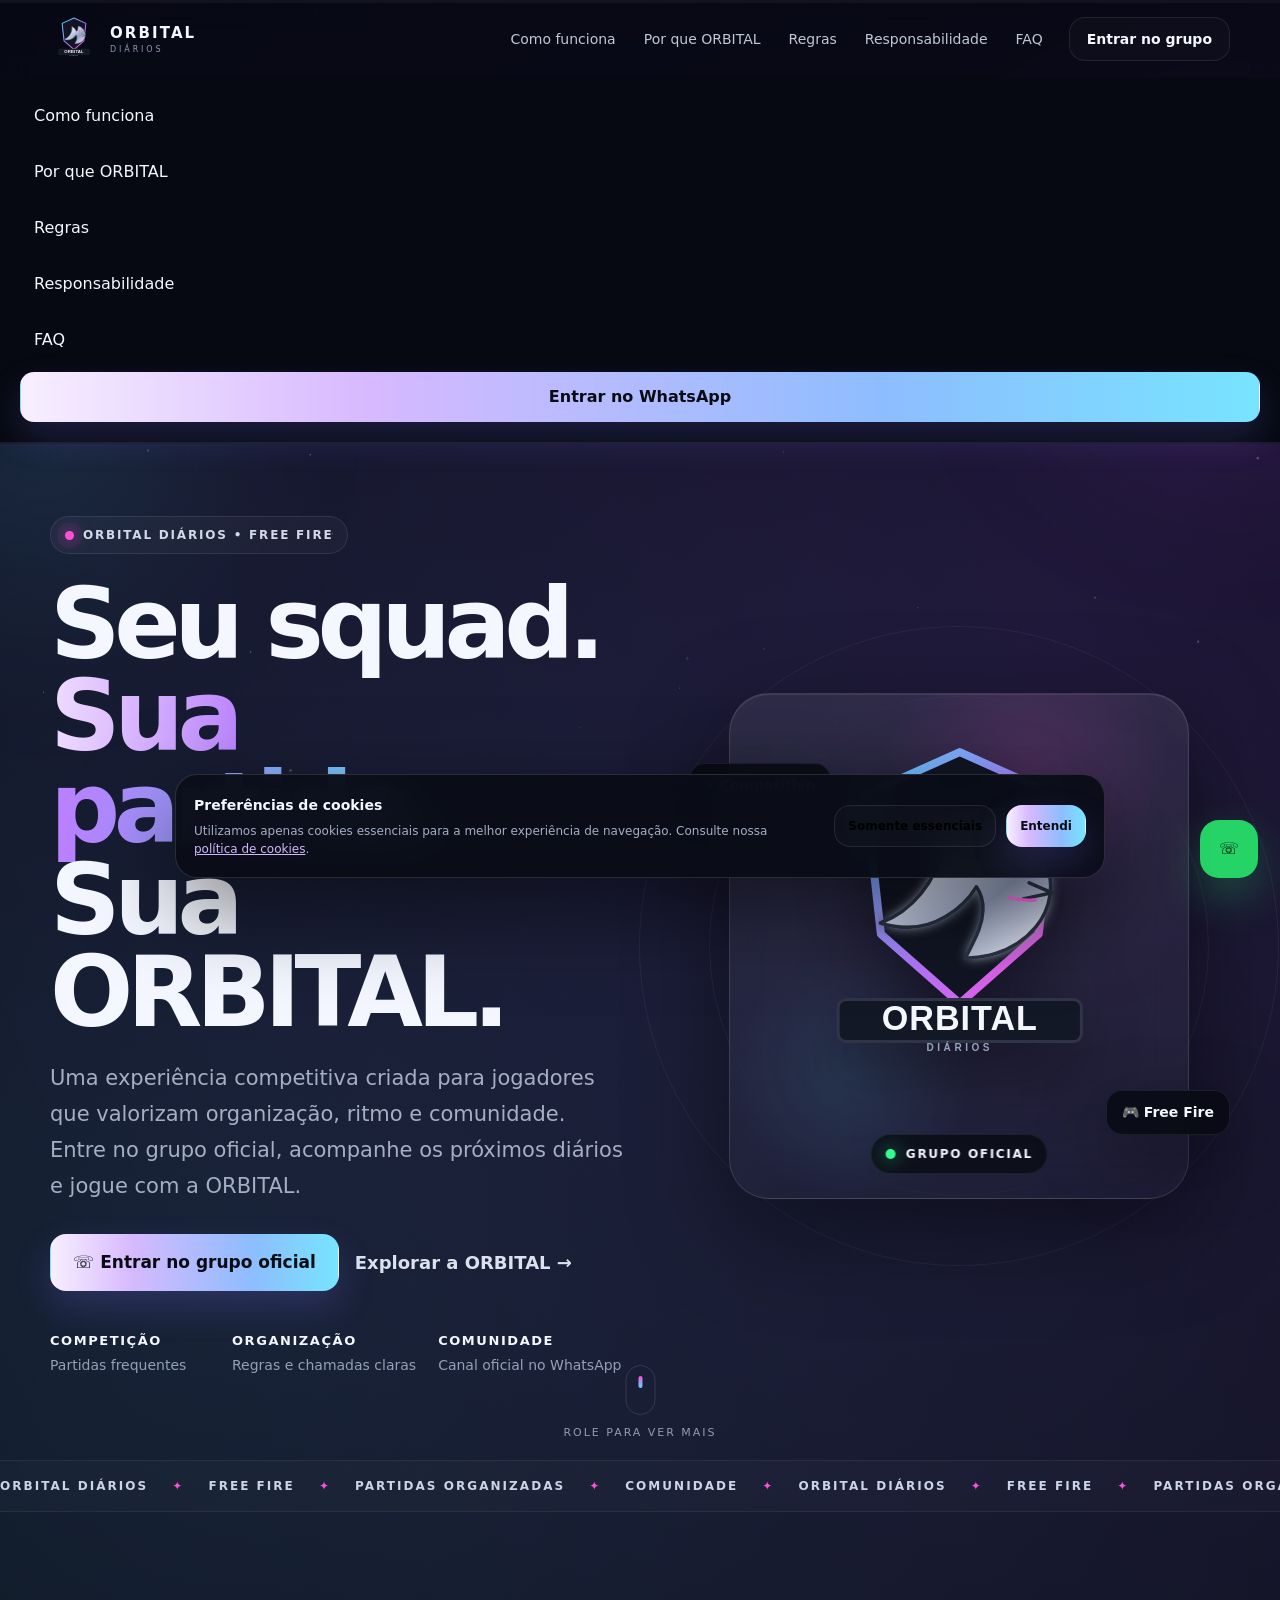
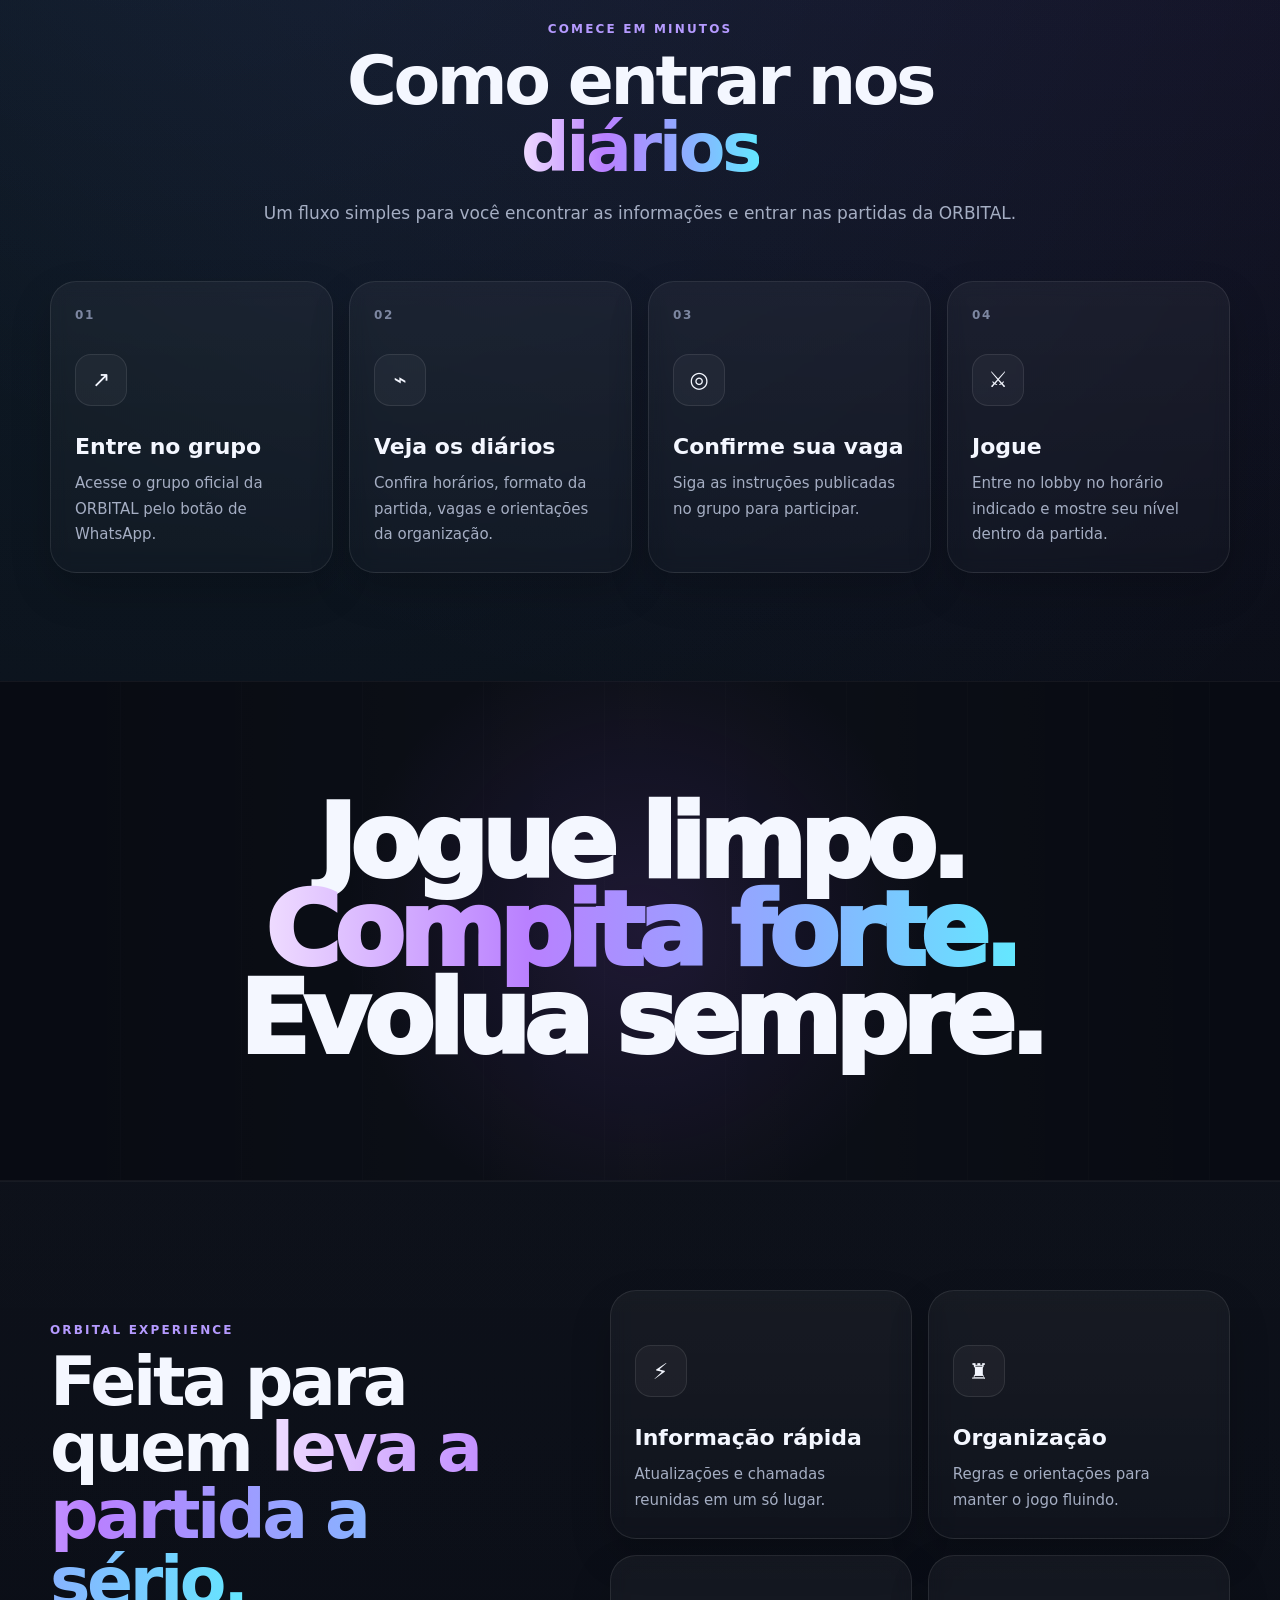
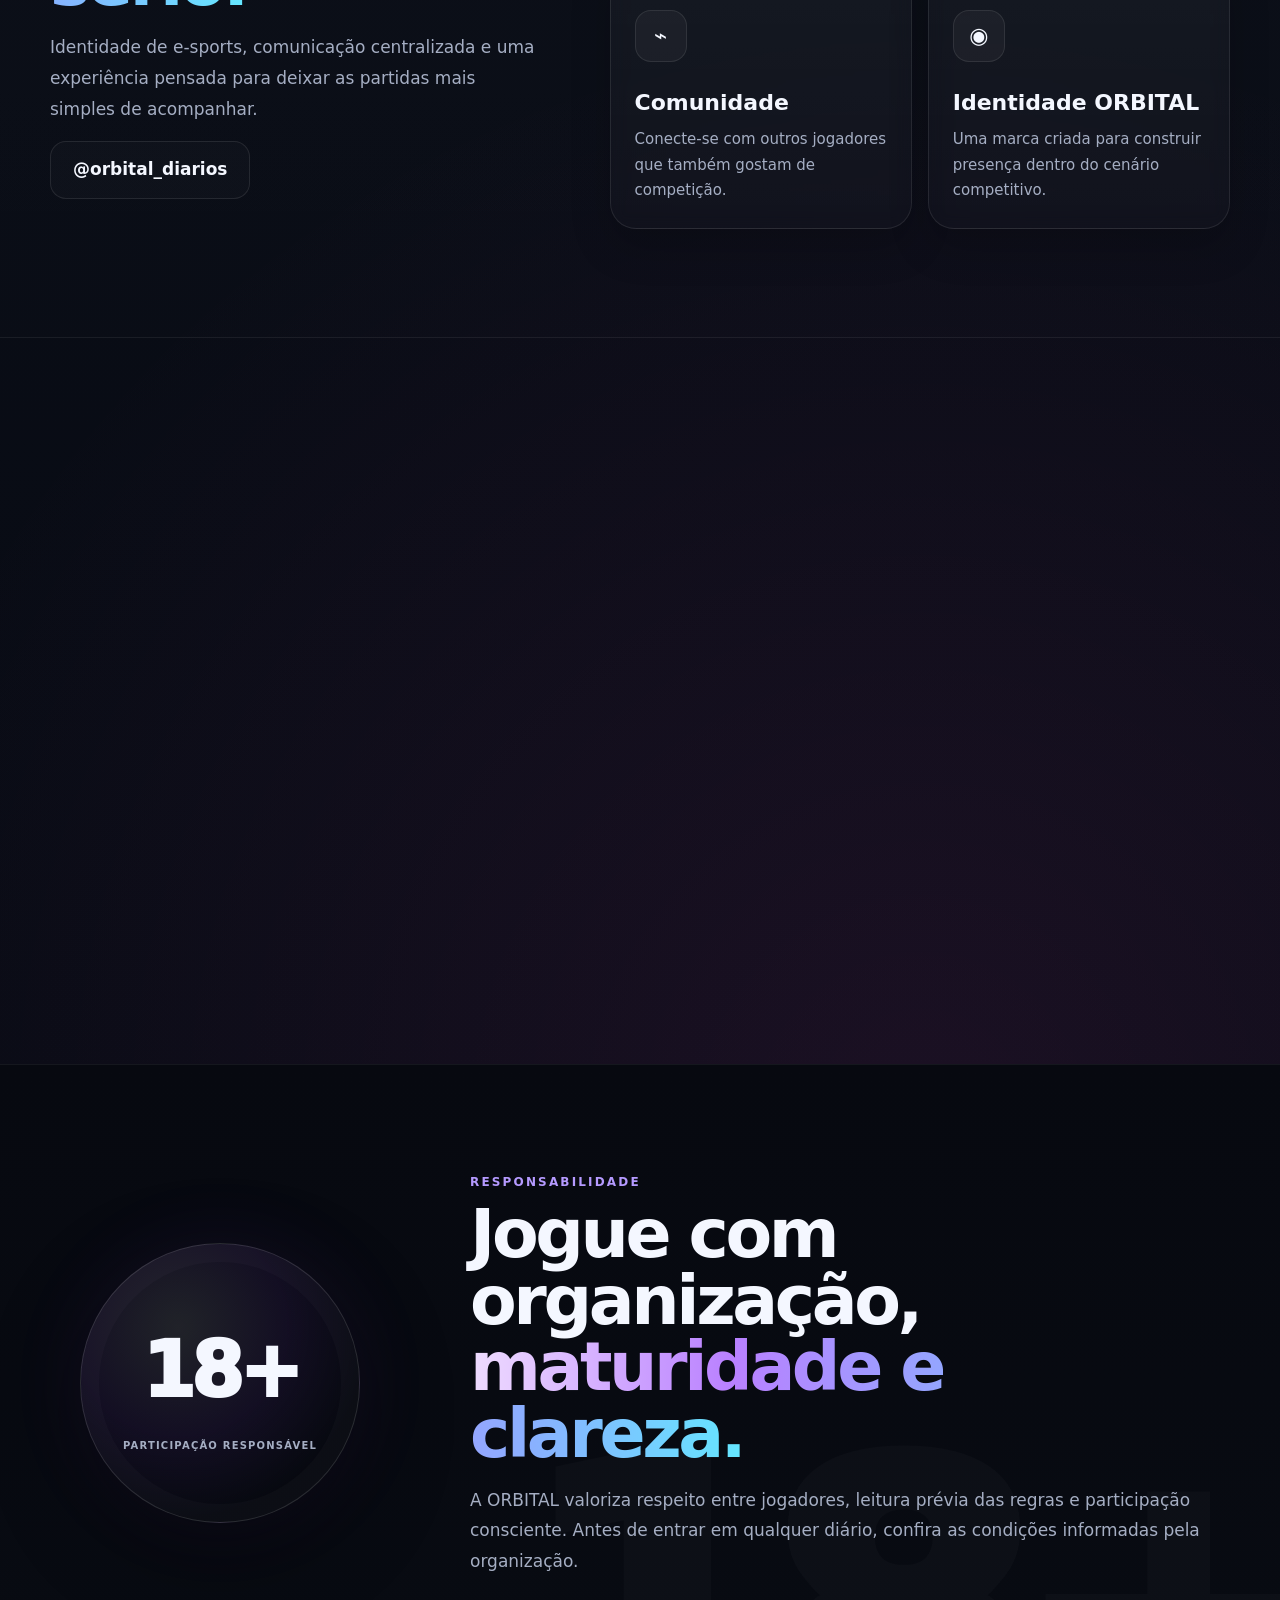
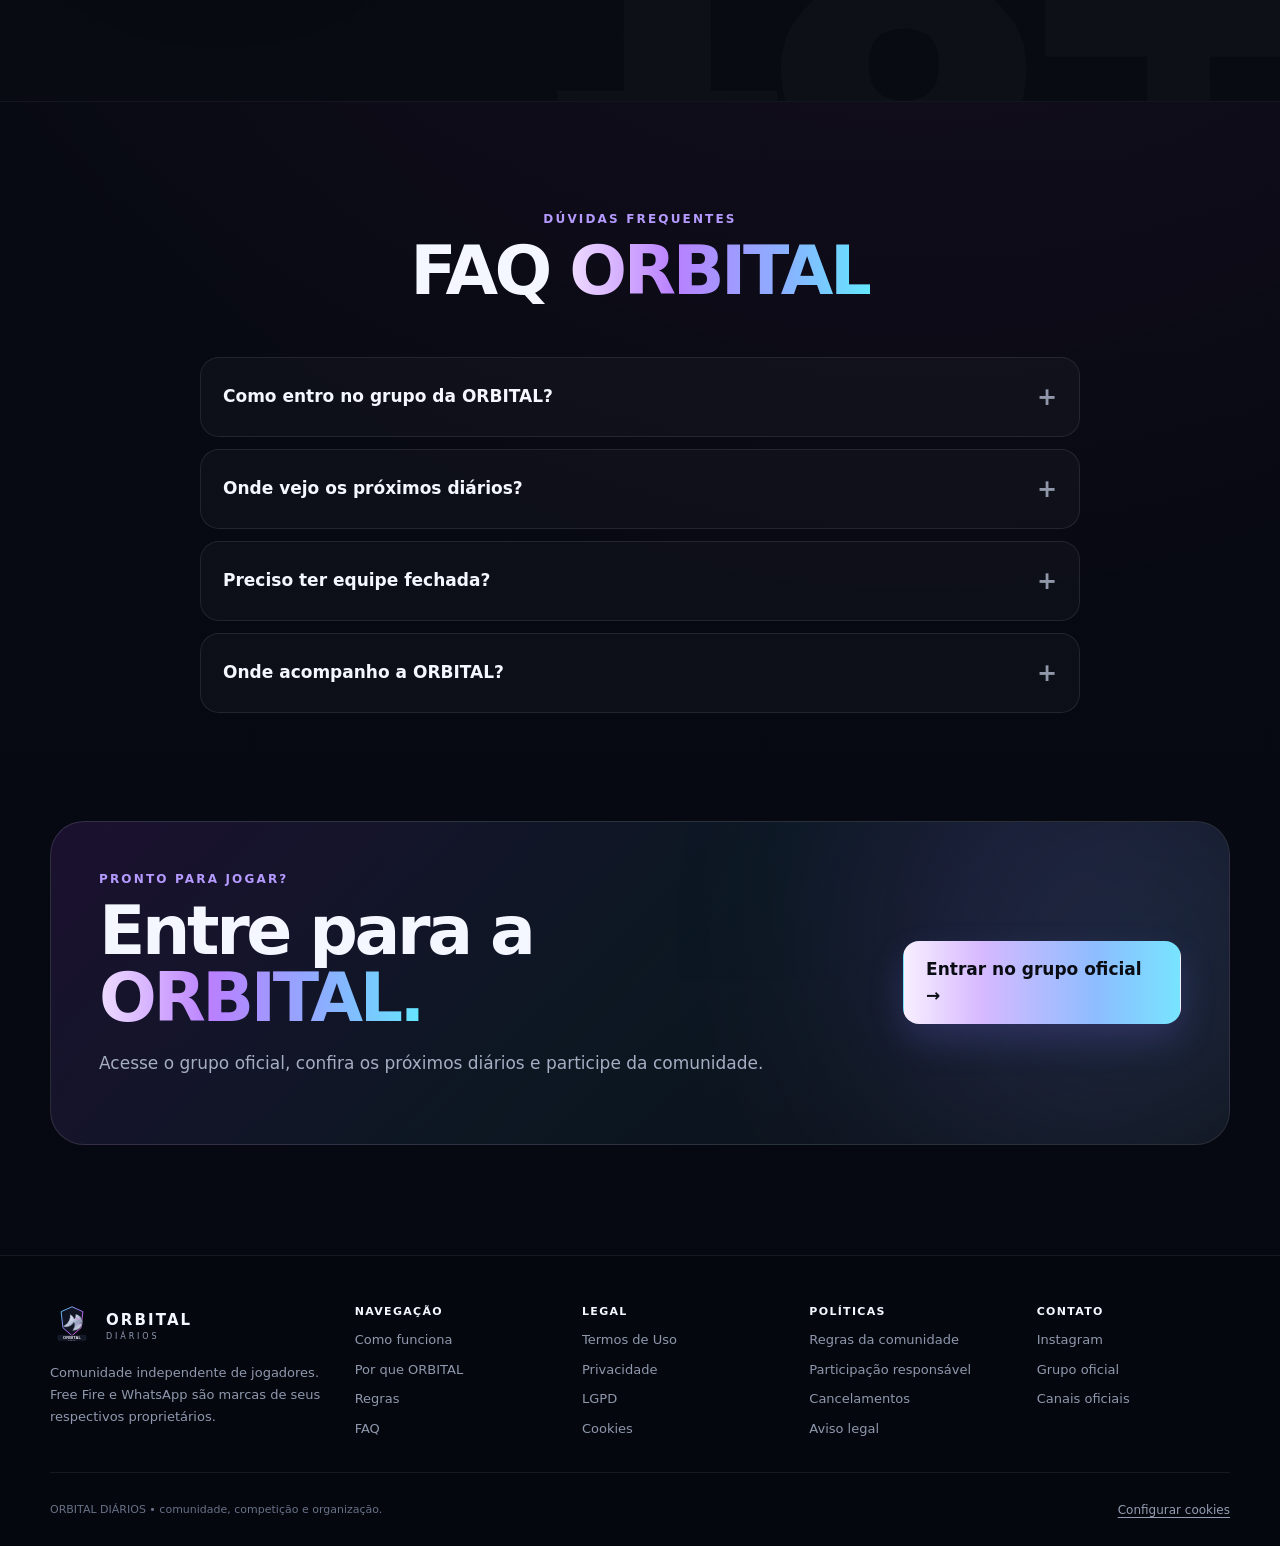
==== commit f2cdbb04: "feat: restore premium animations and adaptive vector branding" ====
--- a/index.html
+++ b/index.html
@@ -1,54 +1,153 @@
 <!doctype html>
 <html lang="pt-BR">
 <head>
-<meta charset="utf-8">
-<meta name="viewport" content="width=device-width,initial-scale=1,viewport-fit=cover">
-<meta name="theme-color" content="#070911">
-<title>ORBITAL DIÁRIOS | Free Fire competitivo</title>
-<meta name="description" content="ORBITAL DIÁRIOS: comunidade de Free Fire competitivo, partidas organizadas, regras claras e canal oficial no WhatsApp.">
-<meta name="robots" content="index,follow,max-image-preview:large,max-snippet:-1,max-video-preview:-1">
-<link rel="canonical" href="https://orbital-diarios.vercel.app/">
-<link rel="icon" href="/assets/orbital-logo.svg" type="image/svg+xml">
-<meta property="og:type" content="website">
-<meta property="og:locale" content="pt_BR">
-<meta property="og:title" content="ORBITAL DIÁRIOS | Free Fire competitivo">
-<meta property="og:description" content="Seu squad. Sua partida. Sua ORBITAL.">
-<meta property="og:url" content="https://orbital-diarios.vercel.app/">
-<meta name="twitter:card" content="summary_large_image">
-<script type="application/ld+json">{"@context":"https://schema.org","@type":"Organization","name":"ORBITAL DIÁRIOS","url":"https://orbital-diarios.vercel.app/","logo":"https://orbital-diarios.vercel.app/assets/orbital-logo.svg","sameAs":["https://instagram.com/orbital_diarios"],"description":"Comunidade de Free Fire competitivo e partidas organizadas."}</script>
-<style>
-:root{--bg:#060810;--bg2:#0b0d18;--panel:#101321;--text:#f7f8fc;--muted:#a4adbf;--line:rgba(255,255,255,.09);--purple:#a84cff;--pink:#ff4fd8;--cyan:#52d7ff;--green:#25d366;--header:74px}*{box-sizing:border-box}html{scroll-behavior:smooth;min-width:280px}body{margin:0;min-width:280px;overflow-x:hidden;color:var(--text);font-family:Inter,ui-sans-serif,-apple-system,BlinkMacSystemFont,"Segoe UI",Roboto,Arial,sans-serif;background:radial-gradient(circle at 80% 7%,rgba(118,56,205,.18),transparent 30%),radial-gradient(circle at 8% 35%,rgba(48,170,215,.12),transparent 25%),var(--bg);line-height:1.5}a{color:inherit;text-decoration:none}.container{width:min(1180px,calc(100% - 40px));margin-inline:auto}.header{height:var(--header);position:sticky;top:0;z-index:60;border-bottom:1px solid var(--line);background:rgba(6,8,16,.8);backdrop-filter:blur(18px)}.nav{height:100%;display:flex;align-items:center;gap:28px}.brand{display:flex;align-items:center;gap:12px;min-width:0}.brand-logo{width:46px;height:46px;object-fit:contain;border-radius:13px;background:rgba(255,255,255,.025);border:1px solid var(--line);padding:3px}.brand-copy strong{display:block;font-size:13px;letter-spacing:.14em}.brand-copy small{display:block;color:#8d96a9;font-size:8px;letter-spacing:.32em}.links{margin-left:auto;display:flex;align-items:center;gap:28px}.links a{font-size:13px;color:#c2c8d5;transition:.2s}.links a:hover{color:white}.btn{min-height:45px;padding:11px 18px;border-radius:14px;border:1px solid var(--line);display:inline-flex;align-items:center;justify-content:center;gap:9px;font-size:13px;font-weight:850;transition:.25s;cursor:pointer}.btn:hover{transform:translateY(-2px);border-color:rgba(255,255,255,.2)}.btn-primary{background:linear-gradient(135deg,#b44fff,#6f7eff 52%,#43d4ff);border-color:transparent;box-shadow:0 15px 38px rgba(111,78,255,.25)}.menu{display:none;margin-left:auto;width:45px;height:45px;border:1px solid var(--line);border-radius:13px;background:rgba(255,255,255,.035);color:#fff;font-size:22px}.mobile{display:none;position:absolute;top:calc(var(--header) - 1px);left:0;right:0;padding:13px 20px 20px;background:rgba(6,8,16,.98);border-bottom:1px solid var(--line)}.mobile.open{display:grid;gap:6px}.mobile a{padding:13px;border-radius:12px;color:#d9dce6}.mobile a:hover{background:rgba(255,255,255,.05)}.hero{min-height:calc(100svh - var(--header));display:grid;grid-template-columns:1.04fr .96fr;align-items:center;gap:60px;padding-block:70px;position:relative}.eyebrow{display:inline-flex;align-items:center;gap:8px;padding:8px 12px;border:1px solid var(--line);border-radius:999px;background:rgba(255,255,255,.028);font-size:10px;font-weight:900;letter-spacing:.16em;color:#c4cad7}.dot{width:8px;height:8px;border-radius:50%;background:var(--pink);box-shadow:0 0 18px var(--pink)}h1{margin:24px 0 18px;font-size:clamp(58px,6.4vw,92px);line-height:.95;letter-spacing:-.058em}.gradient{background:linear-gradient(90deg,#efc2ff,#ad85ff,#62b8ff,#54dfff);-webkit-background-clip:text;background-clip:text;color:transparent}.lead{max-width:650px;color:var(--muted);font-size:16px;line-height:1.85}.actions{display:flex;gap:14px;flex-wrap:wrap;margin-top:28px}.stats{display:flex;gap:34px;flex-wrap:wrap;margin-top:42px}.stats div{display:grid;gap:2px}.stats strong{font-size:10px;letter-spacing:.13em}.stats span{font-size:12px;color:#8f99ad}.visual{min-height:565px;display:grid;place-items:center;position:relative;perspective:1200px}.orb{position:absolute;border:1px solid rgba(255,255,255,.065);border-radius:50%;animation:spin 20s linear infinite}.orb.a{width:480px;height:480px}.orb.b{width:610px;height:610px;animation-duration:30s;animation-direction:reverse}.logo-card{position:relative;width:min(430px,88vw);aspect-ratio:1/1.08;border:1px solid rgba(255,255,255,.13);border-radius:40px;display:grid;place-items:center;background:linear-gradient(150deg,rgba(255,255,255,.08),rgba(255,255,255,.018));box-shadow:0 35px 100px rgba(0,0,0,.5),inset 0 1px rgba(255,255,255,.1);overflow:hidden;backdrop-filter:blur(14px)}.logo-card:before{content:"";position:absolute;inset:0;background:radial-gradient(circle at 64% 20%,rgba(255,79,216,.14),transparent 30%),radial-gradient(circle at 30% 75%,rgba(85,217,255,.09),transparent 28%)}.hero-logo{position:relative;width:72%;height:72%;object-fit:contain;filter:drop-shadow(0 22px 35px rgba(0,0,0,.5)) drop-shadow(0 0 18px rgba(231,79,255,.18));transition:transform .35s ease}.logo-card:hover .hero-logo{transform:scale(1.035) rotate(-1deg)}.chip{position:absolute;z-index:2;padding:9px 12px;border:1px solid var(--line);border-radius:12px;background:rgba(8,11,19,.88);font-size:11px;font-weight:800}.chip.one{top:18%;left:0}.chip.two{right:0;bottom:18%}.ticker{overflow:hidden;border-block:1px solid var(--line);background:rgba(255,255,255,.018)}.track{width:max-content;display:flex;gap:27px;padding:16px 0;animation:marquee 30s linear infinite;font-size:10px;font-weight:900;letter-spacing:.17em;color:#c9d0dd}.track i{font-style:normal;color:var(--pink)}.section{padding-block:108px}.head{max-width:790px;margin:0 auto 50px;text-align:center}.kicker{font-size:10px;letter-spacing:.18em;font-weight:900;color:#a38cff}.head h2,.rules h2,.cta h2{margin:9px 0 14px;font-size:clamp(38px,5vw,64px);line-height:1;letter-spacing:-.045em}.head p,.rules p,.cta p{color:var(--muted);font-size:15px;line-height:1.78}.grid4{display:grid;grid-template-columns:repeat(4,1fr);gap:15px}.box{min-height:255px;padding:24px;border:1px solid var(--line);border-radius:23px;background:linear-gradient(180deg,rgba(255,255,255,.04),rgba(255,255,255,.014));transition:.25s}.box:hover{transform:translateY(-5px);border-color:rgba(166,77,255,.28)}.num{color:#747e92;font-size:10px;font-weight:900;letter-spacing:.13em}.icon{width:47px;height:47px;margin-top:30px;border:1px solid var(--line);border-radius:14px;display:grid;place-items:center;background:rgba(255,255,255,.04);font-size:19px}.box h3{margin:20px 0 7px;font-size:19px}.box p{margin:0;color:var(--muted);font-size:13px;line-height:1.7}.cinema{min-height:520px;position:relative;overflow:hidden;display:grid;place-items:center;text-align:center;border-block:1px solid var(--line);background:radial-gradient(circle,rgba(121,65,197,.13),transparent 44%),#080a12}.cinema-copy{position:relative;z-index:2;font-weight:950;font-size:clamp(52px,8.5vw,116px);line-height:.86;letter-spacing:-.06em}.dragon-fly{position:absolute;z-index:1;width:220px;opacity:.09;filter:blur(.2px) drop-shadow(0 0 18px rgba(185,75,255,.45));animation:fly 10s ease-in-out infinite}.rules{display:grid;grid-template-columns:.9fr 1.1fr;gap:70px;padding:45px;border:1px solid var(--line);border-radius:32px;background:linear-gradient(135deg,rgba(166,77,255,.075),rgba(85,217,255,.03),rgba(255,255,255,.02))}.rule-list{display:grid;gap:9px}.rule{display:flex;gap:15px;padding:17px;border:1px solid rgba(255,255,255,.07);border-radius:17px;background:rgba(5,8,15,.5)}.rule b{min-width:28px;color:#758095;font-size:10px}.rule span{display:grid;gap:3px}.rule strong{font-size:13px}.rule small{color:var(--muted);font-size:12px;line-height:1.5}.faq{max-width:880px;margin:auto;display:grid;gap:10px}details{border:1px solid var(--line);border-radius:18px;background:rgba(255,255,255,.025);overflow:hidden}summary{min-height:60px;padding:18px 20px;cursor:pointer;display:flex;align-items:center;justify-content:space-between;gap:14px;font-weight:800;list-style:none}details p{margin:0;padding:0 20px 20px;color:var(--muted);font-size:13px;line-height:1.7}.cta{margin-bottom:100px;padding:45px;border:1px solid rgba(255,255,255,.12);border-radius:32px;background:linear-gradient(135deg,rgba(166,77,255,.13),rgba(85,217,255,.065),rgba(255,255,255,.025));display:flex;align-items:center;justify-content:space-between;gap:35px}.cta p{max-width:620px}.footer{border-top:1px solid var(--line);background:rgba(0,0,0,.15)}.footer-grid{padding:44px 0 28px;display:grid;grid-template-columns:1.35fr repeat(3,1fr);gap:30px}.footer-brand{display:flex;align-items:flex-start;gap:13px}.footer-logo{width:56px;height:56px;object-fit:contain}.col{display:grid;align-content:start;gap:9px}.col strong{font-size:10px;letter-spacing:.13em}.col a{font-size:12px;color:#8f98ad}.copy{border-top:1px solid var(--line);padding:20px 0 30px;color:#6f788b;font-size:10px}.whatsapp{position:fixed;right:20px;bottom:20px;z-index:50;width:56px;height:56px;border-radius:18px;background:var(--green);display:grid;place-items:center;color:#041408;font-size:24px;box-shadow:0 18px 50px rgba(37,211,102,.27)}.reveal{opacity:0;transform:translateY(25px);filter:blur(6px);transition:.7s ease}.reveal.show{opacity:1;transform:none;filter:none}@keyframes spin{to{transform:rotate(360deg)}}@keyframes marquee{to{transform:translateX(-50%)}}@keyframes fly{0%{transform:translate(-55vw,90px) rotate(-12deg) scale(.65);opacity:0}20%{opacity:.08}50%{transform:translate(0,-30px) rotate(4deg) scale(1);opacity:.13}80%{opacity:.07}100%{transform:translate(55vw,-110px) rotate(12deg) scale(.75);opacity:0}}
-@media(max-width:1080px){.links,.desktop-join{display:none}.menu{display:grid;place-items:center}.hero{grid-template-columns:1fr;gap:12px;text-align:center;padding-top:52px}.lead{margin-inline:auto}.actions,.stats{justify-content:center}.visual{min-height:500px}.grid4{grid-template-columns:1fr 1fr}.rules{grid-template-columns:1fr;gap:42px}.footer-grid{grid-template-columns:1.2fr 1fr 1fr}.footer-brand{grid-row:span 2}}
-@media(max-width:760px){:root{--header:68px}.container{width:min(100% - 28px,1180px)}.brand-logo{width:42px;height:42px}.hero{min-height:auto;padding:40px 0 66px}.hero h1{font-size:clamp(48px,14vw,70px)}.lead{font-size:15px}.actions{flex-direction:column;align-items:stretch}.actions .btn{width:100%}.stats{gap:18px}.visual{min-height:410px;overflow:hidden}.logo-card{width:min(320px,82vw);border-radius:28px}.orb.a{width:350px;height:350px}.orb.b{width:430px;height:430px}.chip.one{left:2px}.chip.two{right:2px}.section{padding-block:78px}.grid4{grid-template-columns:1fr}.box{min-height:auto}.cinema{min-height:390px}.rules{padding:28px 20px;border-radius:25px}.cta{padding:30px 22px;flex-direction:column;align-items:flex-start;margin-bottom:72px}.cta .btn{width:100%}.footer-grid{grid-template-columns:1fr 1fr}.footer-brand{grid-column:1/-1;grid-row:auto}.whatsapp{right:13px;bottom:13px;width:51px;height:51px;border-radius:16px}}
-@media(max-width:520px){.container{width:min(100% - 22px,1180px)}.brand-copy strong{font-size:11px}.brand-copy small{font-size:7px}.hero{padding-top:30px}.eyebrow{white-space:normal;border-radius:16px;text-align:left}.hero h1{font-size:clamp(40px,13vw,58px)}.stats{display:grid;grid-template-columns:1fr;width:100%;gap:9px}.stats div{border:1px solid var(--line);border-radius:13px;padding:11px;background:rgba(255,255,255,.025)}.visual{min-height:350px}.logo-card{width:min(285px,86vw)}.chip{font-size:10px;padding:7px 9px}.section{padding-block:65px}.head{margin-bottom:34px}.rules{padding:22px 15px}.rule{padding:14px}.cta{padding:26px 18px}.footer-grid{grid-template-columns:1fr}.col{border-top:1px solid var(--line);padding-top:18px}.cinema-copy{font-size:clamp(42px,15vw,65px)}}
-@media(max-width:340px){.brand-copy small{display:none}.hero h1{font-size:39px}.logo-card{width:250px}.orb{display:none}.chip.two{display:none}.container{width:calc(100% - 18px)}}
-@media(orientation:landscape) and (max-height:600px){.hero{min-height:auto;padding-block:36px}.visual{min-height:360px}.logo-card{width:300px}.section{padding-block:62px}}
-@media(prefers-reduced-motion:reduce){*{scroll-behavior:auto!important;animation-duration:.001ms!important;animation-iteration-count:1!important;transition-duration:.001ms!important}}
-</style>
+  <meta charset="utf-8" />
+  <meta name="viewport" content="width=device-width, initial-scale=1, viewport-fit=cover" />
+  <meta name="theme-color" content="#080b12" />
+  <title>ORBITAL DIÁRIOS | Free Fire competitivo</title>
+  <meta name="description" content="ORBITAL DIÁRIOS: comunidade de Free Fire competitivo, diários organizados, regras claras e canal oficial no WhatsApp." />
+  <meta name="robots" content="index,follow,max-image-preview:large,max-snippet:-1,max-video-preview:-1" />
+  <link rel="canonical" href="https://orbital-diarios.vercel.app/" />
+  <meta property="og:type" content="website" />
+  <meta property="og:locale" content="pt_BR" />
+  <meta property="og:title" content="ORBITAL DIÁRIOS | Free Fire competitivo" />
+  <meta property="og:description" content="Seu squad. Sua partida. Sua ORBITAL." />
+  <meta property="og:url" content="https://orbital-diarios.vercel.app/" />
+  <meta property="og:image" content="https://orbital-diarios.vercel.app/assets/orbital-og.jpg" />
+  <meta name="twitter:card" content="summary_large_image" />
+  <script type="application/ld+json">{"@context":"https://schema.org","@type":"Organization","name":"ORBITAL DIÁRIOS","url":"https://orbital-diarios.vercel.app/","sameAs":["https://instagram.com/orbital_diarios"],"description":"Comunidade de Free Fire competitivo, partidas organizadas e canal oficial no WhatsApp."}</script>
+  <script type="application/ld+json">{"@context":"https://schema.org","@type":"FAQPage","mainEntity":[{"@type":"Question","name":"Como entro no grupo da ORBITAL?","acceptedAnswer":{"@type":"Answer","text":"Clique em qualquer botão Entrar no grupo desta página para abrir o convite oficial do WhatsApp."}},{"@type":"Question","name":"Onde vejo os próximos diários?","acceptedAnswer":{"@type":"Answer","text":"As chamadas, horários e instruções são publicadas no grupo oficial da comunidade."}}]}</script>
+  <link rel="stylesheet" href="styles.css" />
 </head>
 <body>
-<header class="header"><div class="container nav">
-<a class="brand" href="#top" aria-label="ORBITAL DIÁRIOS"><img class="brand-logo" src="/assets/orbital-logo.svg" alt="Logo ORBITAL com dragão"><span class="brand-copy"><strong>ORBITAL</strong><small>DIÁRIOS</small></span></a>
-<nav class="links" aria-label="Navegação"><a href="#como-funciona">Como funciona</a><a href="#por-que">Por que ORBITAL</a><a href="#regras">Regras</a><a href="#faq">FAQ</a></nav>
-<a class="btn desktop-join" href="https://chat.whatsapp.com/FnDsbJGFcGmIoq19QyWvsq?s=cl&p=i&mlu=0" target="_blank" rel="noopener">Entrar no grupo</a>
-<button class="menu" aria-label="Abrir menu" aria-expanded="false">☰</button>
-<div class="mobile"><a href="#como-funciona">Como funciona</a><a href="#por-que">Por que ORBITAL</a><a href="#regras">Regras</a><a href="#faq">FAQ</a><a class="btn btn-primary" href="https://chat.whatsapp.com/FnDsbJGFcGmIoq19QyWvsq?s=cl&p=i&mlu=0" target="_blank" rel="noopener">Entrar no grupo oficial</a></div>
-</div></header>
-<main id="top">
-<section class="container hero">
-<div class="hero-copy reveal"><div class="eyebrow"><span class="dot"></span>ORBITAL DIÁRIOS • FREE FIRE</div><h1>Seu squad.<br><span class="gradient">Sua partida.</span><br>Sua ORBITAL.</h1><p class="lead">Uma comunidade para quem gosta de competir de verdade. Entre nos diários, acompanhe as regras e jogue com organização.</p><div class="actions"><a class="btn btn-primary" href="https://chat.whatsapp.com/FnDsbJGFcGmIoq19QyWvsq?s=cl&p=i&mlu=0" target="_blank" rel="noopener">☏ Entrar no grupo oficial</a><a class="btn" href="#como-funciona">Ver como funciona →</a></div><div class="stats"><div><strong>COMPETIÇÃO</strong><span>Partidas frequentes</span></div><div><strong>ORGANIZAÇÃO</strong><span>Regras e chamadas claras</span></div><div><strong>COMUNIDADE</strong><span>Canal oficial no WhatsApp</span></div></div></div>
-<div class="visual reveal"><div class="orb a"></div><div class="orb b"></div><div class="logo-card"><img class="hero-logo" src="/assets/orbital-logo.svg" alt="Emblema oficial ORBITAL com dragão"><span class="chip one">⚡ Competitivo</span><span class="chip two">🎮 Free Fire</span></div></div>
-</section>
-<div class="ticker"><div class="track"><span>ORBITAL DIÁRIOS</span><i>✦</i><span>FREE FIRE</span><i>✦</i><span>COMPETIÇÃO</span><i>✦</i><span>COMUNIDADE</span><i>✦</i><span>ORGANIZAÇÃO</span><i>✦</i><span>ORBITAL DIÁRIOS</span><i>✦</i><span>FREE FIRE</span><i>✦</i><span>COMPETIÇÃO</span><i>✦</i><span>COMUNIDADE</span><i>✦</i><span>ORGANIZAÇÃO</span></div></div>
-<section class="section container" id="como-funciona"><div class="head reveal"><span class="kicker">COMO FUNCIONA</span><h2>Entrar é simples.<br>Competir é com você.</h2><p>O fluxo foi pensado para deixar a participação direta, clara e organizada.</p></div><div class="grid4"><article class="box reveal"><span class="num">01</span><div class="icon">↗</div><h3>Entre no grupo</h3><p>Acesse o canal oficial pelo botão do WhatsApp.</p></article><article class="box reveal"><span class="num">02</span><div class="icon">☷</div><h3>Acompanhe</h3><p>Veja chamadas, horários, regras e informações de cada partida.</p></article><article class="box reveal"><span class="num">03</span><div class="icon">⚔</div><h3>Prepare o squad</h3><p>Organize seu time e esteja pronto no horário combinado.</p></article><article class="box reveal"><span class="num">04</span><div class="icon">✦</div><h3>Compita</h3><p>Entre na sala e mostre o nível do seu squad.</p></article></div></section>
-<section class="cinema" id="por-que"><img class="dragon-fly" src="/assets/orbital-logo.svg" alt="" aria-hidden="true"><div class="cinema-copy reveal">JOGUE LIMPO.<br><span class="gradient">COMPITA FORTE.</span><br>EVOLUA SEMPRE.</div></section>
-<section class="section container" id="regras"><div class="rules reveal"><div><span class="kicker">REGRAS</span><h2>Competição boa começa com organização.</h2><p>As regras específicas de cada diário são publicadas no canal oficial. Leia sempre antes de participar.</p></div><div class="rule-list"><div class="rule"><b>01</b><span><strong>Respeito primeiro</strong><small>Sem assédio, discriminação, ameaças ou comportamento abusivo.</small></span></div><div class="rule"><b>02</b><span><strong>Fair play</strong><small>Trapaças, exploits e vantagens indevidas não fazem parte da ORBITAL.</small></span></div><div class="rule"><b>03</b><span><strong>Siga a chamada</strong><small>Horário, formato e instruções oficiais devem ser respeitados.</small></span></div><div class="rule"><b>04</b><span><strong>18+</strong><small>Atividades que envolvam valores, quando existirem, são destinadas apenas a maiores de 18 anos.</small></span></div></div></div></section>
-<section class="section container" id="faq"><div class="head reveal"><span class="kicker">FAQ</span><h2>Dúvidas rápidas.</h2></div><div class="faq reveal"><details><summary>Como entro na ORBITAL? <span>＋</span></summary><p>Use qualquer botão “Entrar no grupo” desta página para abrir o grupo oficial no WhatsApp.</p></details><details><summary>As partidas acontecem todos os dias? <span>＋</span></summary><p>As chamadas e disponibilidades são informadas pelo canal oficial. Consulte o grupo para a programação atual.</p></details><details><summary>Onde vejo as regras completas? <span>＋</span></summary><p>Além das instruções de cada chamada, você pode consultar nossas Regras da Comunidade e Termos de Uso.</p></details></div></section>
-<section class="container cta reveal"><div><span class="kicker">ENTRE PARA A ORBITAL</span><h2>Seu próximo diário começa aqui.</h2><p>Entre no canal oficial, acompanhe as chamadas e faça parte da comunidade.</p></div><a class="btn btn-primary" href="https://chat.whatsapp.com/FnDsbJGFcGmIoq19QyWvsq?s=cl&p=i&mlu=0" target="_blank" rel="noopener">Entrar no grupo oficial</a></section>
-</main>
-<footer class="footer"><div class="container footer-grid"><div class="footer-brand"><img class="footer-logo" src="/assets/orbital-logo.svg" alt="Logo ORBITAL"><div><strong>ORBITAL</strong><div style="color:#7f899d;font-size:11px;letter-spacing:.18em;margin-top:4px">DIÁRIOS</div></div></div><div class="col"><strong>ORBITAL</strong><a href="#como-funciona">Como funciona</a><a href="#regras">Regras</a><a href="#faq">FAQ</a></div><div class="col"><strong>LEGAL</strong><a href="/termos-de-uso.html">Termos de Uso</a><a href="/privacidade.html">Privacidade</a><a href="/lgpd.html">LGPD</a><a href="/cookies.html">Cookies</a></div><div class="col"><strong>MAIS</strong><a href="/regras-da-comunidade.html">Regras da Comunidade</a><a href="/jogo-responsavel.html">Participação Responsável</a><a href="/aviso-legal.html">Aviso Legal</a><a href="/contato.html">Contato</a></div></div><div class="container copy">© 2026 ORBITAL DIÁRIOS. Marca independente. Free Fire é marca de seus respectivos titulares.</div></footer>
-<a class="whatsapp" href="https://chat.whatsapp.com/FnDsbJGFcGmIoq19QyWvsq?s=cl&p=i&mlu=0" target="_blank" rel="noopener" aria-label="Entrar no grupo oficial">◉</a>
-<script>
-const menu=document.querySelector('.menu'),mobile=document.querySelector('.mobile');menu?.addEventListener('click',()=>{const open=mobile.classList.toggle('open');menu.setAttribute('aria-expanded',String(open));menu.textContent=open?'✕':'☰'});document.querySelectorAll('.mobile a').forEach(a=>a.addEventListener('click',()=>{mobile.classList.remove('open');menu.textContent='☰';menu.setAttribute('aria-expanded','false')}));const io=new IntersectionObserver(entries=>entries.forEach(e=>{if(e.isIntersecting)e.target.classList.add('show')}),{threshold:.12});document.querySelectorAll('.reveal').forEach(el=>io.observe(el));
-</script>
-</body></html>+  <svg width="0" height="0" style="position:absolute;overflow:hidden" aria-hidden="true">
+    <defs>
+      <linearGradient id="shieldStroke" x1="0%" y1="0%" x2="100%" y2="100%"><stop offset="0%" stop-color="#57d8ff"/><stop offset="55%" stop-color="#b277ff"/><stop offset="100%" stop-color="#ff4fd8"/></linearGradient>
+      <linearGradient id="metal" x1="0%" y1="0%" x2="100%" y2="100%"><stop offset="0%" stop-color="#edf2ff"/><stop offset="38%" stop-color="#cfd7eb"/><stop offset="62%" stop-color="#939fbd"/><stop offset="100%" stop-color="#f7f9ff"/></linearGradient>
+      <filter id="logoGlow" x="-50%" y="-50%" width="200%" height="200%"><feGaussianBlur stdDeviation="12" result="b"/><feMerge><feMergeNode in="b"/><feMergeNode in="SourceGraphic"/></feMerge></filter>
+      <symbol id="orbitalLogo" viewBox="0 0 620 760">
+        <path d="M310 48 498 132 467 410 310 548 153 410 122 132 310 48Z" fill="#111523"/>
+        <path d="M310 48 498 132 467 410 310 548 153 410 122 132 310 48Z" fill="none" stroke="url(#shieldStroke)" stroke-width="16" stroke-linejoin="round"/>
+        <g filter="url(#logoGlow)">
+          <path d="M377 176c44 9 85 42 103 86 19 45 13 96-19 134-21 25-49 43-81 53-16 5-31 7-47 8l-12 1 9-18c15-29 25-51 26-77 1-18-4-34-13-47-14 23-37 45-61 59-40 24-86 27-130 13 29-11 58-31 81-59 21-26 37-59 42-90 3-18 2-37 0-56 19 7 35 19 49 35 9 11 16 24 21 38 7-6 15-10 22-12Z" fill="url(#metal)" stroke="#2b3143" stroke-width="7" stroke-linejoin="round"/>
+          <path d="m448 308 46 20-58 12" fill="none" stroke="#2b3143" stroke-width="7" stroke-linecap="round" stroke-linejoin="round"/>
+          <circle cx="395" cy="255" r="10" fill="#ff4fd8"/>
+          <path d="M408 259c17-2 32 3 46 14" fill="none" stroke="#ff86ef" stroke-width="7" stroke-linecap="round"/>
+          <path d="M408 338c17 4 34 6 52 4" fill="none" stroke="#ff69e5" stroke-width="7" stroke-linecap="round"/>
+        </g>
+        <g transform="translate(58 526)">
+          <rect x="10" y="14" width="484" height="84" rx="16" fill="#131826" stroke="#2f3547" stroke-width="6"/>
+          <text x="252" y="74" text-anchor="middle" fill="#f5f7ff" font-family="Inter,Arial,sans-serif" font-size="68" font-weight="900" letter-spacing="2">ORBITAL</text>
+          <text x="252" y="116" text-anchor="middle" fill="#96a2bf" font-family="Inter,Arial,sans-serif" font-size="20" font-weight="700" letter-spacing="7">DIÁRIOS</text>
+        </g>
+      </symbol>
+    </defs>
+  </svg>
+
+  <canvas id="starfield" aria-hidden="true"></canvas>
+  <div class="pointer-glow" aria-hidden="true"></div>
+  <div class="page-glow page-glow-a" aria-hidden="true"></div>
+  <div class="page-glow page-glow-b" aria-hidden="true"></div>
+  <div class="grid-noise" aria-hidden="true"></div>
+  <div class="scroll-progress" aria-hidden="true"><span></span></div>
+
+  <svg id="dragon-flight" class="dragon-flight" viewBox="0 0 430 170" fill="none" aria-hidden="true">
+    <defs><linearGradient id="dragGrad" x1="15" y1="10" x2="405" y2="150" gradientUnits="userSpaceOnUse"><stop stop-color="#57d8ff"/><stop offset=".52" stop-color="#b277ff"/><stop offset="1" stop-color="#ff4fd8"/></linearGradient></defs>
+    <path d="M48 126c24-2 47-14 66-34 16-17 26-36 30-55 15 6 29 17 39 31 9 12 14 27 15 44 13-20 34-35 58-38 44-5 90 29 104 70-25-17-55-22-85-13-21 6-40 19-54 37-17-5-35-5-52 0-28 8-52 28-67 55-4-28-23-54-50-73-3-2-5-4-4-6Z" stroke="url(#dragGrad)" stroke-width="10" stroke-linecap="round" stroke-linejoin="round"/>
+    <path d="M141 31c14 3 27 11 36 22" stroke="url(#dragGrad)" stroke-width="8" stroke-linecap="round"/><circle cx="199" cy="88" r="6" fill="#ff4fd8"/><path d="m257 109 37 17-44 8" stroke="url(#dragGrad)" stroke-width="8" stroke-linecap="round" stroke-linejoin="round"/>
+  </svg>
+
+  <header class="site-header" id="top">
+    <div class="nav-shell container">
+      <a class="brand" href="#top" aria-label="ORBITAL DIÁRIOS - início">
+        <svg viewBox="0 0 620 760" style="width:48px;height:48px;overflow:visible"><use href="#orbitalLogo"/></svg>
+        <span><strong>ORBITAL</strong><small>DIÁRIOS</small></span>
+      </a>
+      <nav class="desktop-nav" aria-label="Navegação principal">
+        <a href="#como-funciona">Como funciona</a><a href="#vantagens">Por que ORBITAL</a><a href="#regras">Regras</a><a href="#responsabilidade">Responsabilidade</a><a href="#faq">FAQ</a>
+      </nav>
+      <a class="btn btn-mini btn-outline magnetic" href="https://chat.whatsapp.com/FnDsbJGFcGmIoq19QyWvsq?s=cl&p=i&mlu=0" target="_blank" rel="noopener noreferrer">Entrar no grupo</a>
+      <button class="menu-toggle" type="button" aria-label="Abrir menu" aria-expanded="false" aria-controls="mobile-menu"><span></span><span></span><span></span></button>
+    </div>
+    <div class="mobile-menu" id="mobile-menu" hidden>
+      <a href="#como-funciona">Como funciona</a><a href="#vantagens">Por que ORBITAL</a><a href="#regras">Regras</a><a href="#responsabilidade">Responsabilidade</a><a href="#faq">FAQ</a>
+      <a class="btn btn-primary magnetic" href="https://chat.whatsapp.com/FnDsbJGFcGmIoq19QyWvsq?s=cl&p=i&mlu=0" target="_blank" rel="noopener noreferrer">Entrar no WhatsApp</a>
+    </div>
+  </header>
+
+  <main>
+    <section class="hero container" id="hero">
+      <div class="hero-copy reveal">
+        <div class="eyebrow"><span class="live-dot"></span> ORBITAL DIÁRIOS • FREE FIRE</div>
+        <h1>Seu squad.<br><span>Sua partida.</span><br>Sua ORBITAL.</h1>
+        <p class="hero-subtitle">Uma experiência competitiva criada para jogadores que valorizam organização, ritmo e comunidade. Entre no grupo oficial, acompanhe os próximos diários e jogue com a ORBITAL.</p>
+        <div class="hero-actions">
+          <a class="btn btn-primary btn-large magnetic" href="https://chat.whatsapp.com/FnDsbJGFcGmIoq19QyWvsq?s=cl&p=i&mlu=0" target="_blank" rel="noopener noreferrer">☏ Entrar no grupo oficial</a>
+          <a class="text-link" href="#como-funciona">Explorar a ORBITAL <span>→</span></a>
+        </div>
+        <div class="hero-trust"><div><strong>COMPETIÇÃO</strong><span>Partidas frequentes</span></div><div><strong>ORGANIZAÇÃO</strong><span>Regras e chamadas claras</span></div><div><strong>COMUNIDADE</strong><span>Canal oficial no WhatsApp</span></div></div>
+      </div>
+
+      <div class="hero-visual reveal delay-1" aria-label="Marca ORBITAL">
+        <div class="orbit orbit-one"></div><div class="orbit orbit-two"></div>
+        <div class="logo-card" data-tilt>
+          <div class="card-sheen"></div>
+          <svg viewBox="0 0 620 760" style="width:min(76%,340px);height:auto;position:relative;z-index:1;filter:drop-shadow(0 26px 34px rgba(0,0,0,.42));transform:translateZ(25px)"><use href="#orbitalLogo"/></svg>
+          <div class="status-chip"><span></span> GRUPO OFICIAL</div>
+        </div>
+        <div class="floating-chip chip-a">⚡ Competitivo</div><div class="floating-chip chip-b">🎮 Free Fire</div>
+      </div>
+      <div class="scroll-cue" aria-hidden="true"><i></i><span>Role para ver mais</span></div>
+    </section>
+
+    <section class="ticker" aria-label="Destaques"><div class="ticker-track"><span>ORBITAL DIÁRIOS</span><i>✦</i><span>FREE FIRE</span><i>✦</i><span>PARTIDAS ORGANIZADAS</span><i>✦</i><span>COMUNIDADE</span><i>✦</i><span>ORBITAL DIÁRIOS</span><i>✦</i><span>FREE FIRE</span><i>✦</i><span>PARTIDAS ORGANIZADAS</span><i>✦</i><span>COMUNIDADE</span><i>✦</i></div></section>
+
+    <section class="section container" id="como-funciona">
+      <div class="section-heading reveal"><span class="kicker">COMECE EM MINUTOS</span><h2>Como entrar nos <span class="gradient">diários</span></h2><p>Um fluxo simples para você encontrar as informações e entrar nas partidas da ORBITAL.</p></div>
+      <div class="steps-grid">
+        <article class="step-card reveal" data-tilt><div class="step-number">01</div><div class="step-icon">↗</div><h3>Entre no grupo</h3><p>Acesse o grupo oficial da ORBITAL pelo botão de WhatsApp.</p></article>
+        <article class="step-card reveal delay-1" data-tilt><div class="step-number">02</div><div class="step-icon">⌁</div><h3>Veja os diários</h3><p>Confira horários, formato da partida, vagas e orientações da organização.</p></article>
+        <article class="step-card reveal delay-2" data-tilt><div class="step-number">03</div><div class="step-icon">◎</div><h3>Confirme sua vaga</h3><p>Siga as instruções publicadas no grupo para participar.</p></article>
+        <article class="step-card reveal delay-3" data-tilt><div class="step-number">04</div><div class="step-icon">⚔</div><h3>Jogue</h3><p>Entre no lobby no horário indicado e mostre seu nível dentro da partida.</p></article>
+      </div>
+    </section>
+
+    <section class="cinematic"><div class="cinematic-lines" aria-hidden="true"></div><div class="cinematic-copy reveal">Jogue limpo.<br><span class="gradient">Compita forte.</span><br>Evolua sempre.</div></section>
+
+    <section class="section dark-panel" id="vantagens">
+      <div class="container split-grid">
+        <div class="section-heading align-left reveal"><span class="kicker">ORBITAL EXPERIENCE</span><h2>Feita para quem <span class="gradient">leva a partida a sério.</span></h2><p>Identidade de e-sports, comunicação centralizada e uma experiência pensada para deixar as partidas mais simples de acompanhar.</p><div class="inline-actions"><a class="btn btn-outline btn-large magnetic" href="https://instagram.com/orbital_diarios" target="_blank" rel="noopener noreferrer">@orbital_diarios</a></div></div>
+        <div class="benefit-grid">
+          <article class="benefit-card reveal" data-tilt><div class="benefit-icon">⚡</div><h3>Informação rápida</h3><p>Atualizações e chamadas reunidas em um só lugar.</p></article>
+          <article class="benefit-card reveal delay-1" data-tilt><div class="benefit-icon">♜</div><h3>Organização</h3><p>Regras e orientações para manter o jogo fluindo.</p></article>
+          <article class="benefit-card reveal delay-2" data-tilt><div class="benefit-icon">⌁</div><h3>Comunidade</h3><p>Conecte-se com outros jogadores que também gostam de competição.</p></article>
+          <article class="benefit-card reveal delay-3" data-tilt><div class="benefit-icon">◉</div><h3>Identidade ORBITAL</h3><p>Uma marca criada para construir presença dentro do cenário competitivo.</p></article>
+        </div>
+      </div>
+    </section>
+
+    <section class="section container" id="regras"><div class="rules-card reveal"><div><span class="kicker">ANTES DE JOGAR</span><h2>Regras simples.<br><span class="gradient">Competição limpa.</span></h2><p>As regras específicas de cada diário são divulgadas pela organização no grupo oficial.</p></div><div class="rules-list"><div><b>01</b><span><strong>Respeite horários</strong><small>Esteja disponível antes do início da sala.</small></span></div><div><b>02</b><span><strong>Siga as regras da partida</strong><small>O formato de cada diário pode variar.</small></span></div><div><b>03</b><span><strong>Fair play</strong><small>Condutas abusivas ou trapaças não fazem parte da ORBITAL.</small></span></div><div><b>04</b><span><strong>Responsabilidade</strong><small>Consulte previamente todas as condições divulgadas pela organização.</small></span></div></div></div></section>
+
+    <section class="section responsibility-section" id="responsabilidade"><div class="container responsibility-grid"><div class="responsibility-badge reveal"><span>18+</span><small>Participação responsável</small></div><div class="responsibility-copy reveal delay-1"><span class="kicker">RESPONSABILIDADE</span><h2>Jogue com organização, <span class="gradient">maturidade e clareza.</span></h2><p>A ORBITAL valoriza respeito entre jogadores, leitura prévia das regras e participação consciente. Antes de entrar em qualquer diário, confira as condições informadas pela organização.</p></div></div></section>
+
+    <section class="section container" id="faq"><div class="section-heading reveal"><span class="kicker">DÚVIDAS FREQUENTES</span><h2>FAQ <span class="gradient">ORBITAL</span></h2></div><div class="faq-list reveal"><details><summary>Como entro no grupo da ORBITAL?<span>+</span></summary><p>Clique em qualquer botão “Entrar no grupo” desta página. Você será direcionado para o convite oficial do WhatsApp.</p></details><details><summary>Onde vejo os próximos diários?<span>+</span></summary><p>As chamadas, horários e instruções são publicadas no grupo oficial da comunidade.</p></details><details><summary>Preciso ter equipe fechada?<span>+</span></summary><p>Confira a chamada específica de cada partida. O formato e os requisitos podem mudar de acordo com o diário.</p></details><details><summary>Onde acompanho a ORBITAL?<span>+</span></summary><p>No Instagram @orbital_diarios e no grupo oficial do WhatsApp.</p></details></div></section>
+
+    <section class="final-cta container reveal"><div class="cta-glow" aria-hidden="true"></div><div><span class="kicker">PRONTO PARA JOGAR?</span><h2>Entre para a <span class="gradient">ORBITAL.</span></h2><p>Acesse o grupo oficial, confira os próximos diários e participe da comunidade.</p></div><a class="btn btn-primary btn-large magnetic" href="https://chat.whatsapp.com/FnDsbJGFcGmIoq19QyWvsq?s=cl&p=i&mlu=0" target="_blank" rel="noopener noreferrer">Entrar no grupo oficial →</a></section>
+  </main>
+
+  <footer class="site-footer">
+    <div class="container footer-top">
+      <div class="footer-brand"><a class="brand" href="#top"><svg viewBox="0 0 620 760" style="width:44px;height:44px"><use href="#orbitalLogo"/></svg><span><strong>ORBITAL</strong><small>DIÁRIOS</small></span></a><p>Comunidade independente de jogadores. Free Fire e WhatsApp são marcas de seus respectivos proprietários.</p></div>
+      <div class="footer-column"><strong>Navegação</strong><a href="#como-funciona">Como funciona</a><a href="#vantagens">Por que ORBITAL</a><a href="#regras">Regras</a><a href="#faq">FAQ</a></div>
+      <div class="footer-column"><strong>Legal</strong><a href="termos-de-uso.html">Termos de Uso</a><a href="privacidade.html">Privacidade</a><a href="lgpd.html">LGPD</a><a href="cookies.html">Cookies</a></div>
+      <div class="footer-column"><strong>Políticas</strong><a href="regras-da-comunidade.html">Regras da comunidade</a><a href="jogo-responsavel.html">Participação responsável</a><a href="reembolsos-e-cancelamentos.html">Cancelamentos</a><a href="aviso-legal.html">Aviso legal</a></div>
+      <div class="footer-column"><strong>Contato</strong><a href="https://instagram.com/orbital_diarios" target="_blank" rel="noopener noreferrer">Instagram</a><a href="https://chat.whatsapp.com/FnDsbJGFcGmIoq19QyWvsq?s=cl&p=i&mlu=0" target="_blank" rel="noopener noreferrer">Grupo oficial</a><a href="contato.html">Canais oficiais</a></div>
+    </div>
+    <div class="container footer-bottom"><p>ORBITAL DIÁRIOS • comunidade, competição e organização.</p><button class="cookie-settings" id="open-cookie-settings" type="button">Configurar cookies</button></div>
+  </footer>
+
+  <a class="floating-whatsapp" href="https://chat.whatsapp.com/FnDsbJGFcGmIoq19QyWvsq?s=cl&p=i&mlu=0" target="_blank" rel="noopener noreferrer" aria-label="Entrar no grupo da ORBITAL no WhatsApp">☏</a>
+  <div class="cookie-banner" id="cookie-banner" hidden><div><strong>Preferências de cookies</strong><p>Utilizamos apenas cookies essenciais para a melhor experiência de navegação. Consulte nossa <a href="cookies.html">política de cookies</a>.</p></div><div class="cookie-actions"><button class="btn btn-outline" id="cookie-essential" type="button">Somente essenciais</button><button class="btn btn-primary" id="cookie-accept" type="button">Entendi</button></div></div>
+  <script src="script.js"></script>
+</body>
+</html>
--- a/styles.css
+++ b/styles.css
@@ -0,0 +1 @@
+:root{--bg:#060811;--bg-2:#0a0d19;--panel:rgba(16,20,32,.72);--panel-2:rgba(15,18,29,.95);--text:#f4f7ff;--muted:#a5aec3;--line:rgba(255,255,255,.09);--line-strong:rgba(255,255,255,.16);--purple:#a64dff;--purple-2:#cf86ff;--pink:#ff4fd8;--cyan:#58daff;--green:#25d366;--header:78px;--radius:26px;--shadow:0 22px 70px rgba(0,0,0,.38)}*{box-sizing:border-box}html{scroll-behavior:smooth}body{margin:0;font-family:Inter,ui-sans-serif,system-ui,-apple-system,"Segoe UI",Roboto,Arial,sans-serif;color:var(--text);background:radial-gradient(circle at 15% 20%,rgba(80,210,255,.10),transparent 28%),radial-gradient(circle at 83% 10%,rgba(169,79,255,.15),transparent 30%),radial-gradient(circle at 72% 68%,rgba(255,79,216,.08),transparent 25%),linear-gradient(180deg,#060811,#0a0e17 36%,#060811 100%);overflow-x:hidden;min-width:280px;line-height:1.5}a{color:inherit;text-decoration:none}img{display:block;max-width:100%}button{font:inherit}.container{width:min(1180px,calc(100% - 40px));margin-inline:auto}.pointer-glow{position:fixed;left:0;top:0;width:260px;height:260px;border-radius:50%;background:radial-gradient(circle,rgba(166,77,255,.18),rgba(88,218,255,.08) 36%,transparent 68%);filter:blur(18px);transform:translate(-50%,-50%);pointer-events:none;z-index:1;opacity:0;transition:opacity .25s ease}#starfield{position:fixed;inset:0;z-index:0;pointer-events:none;opacity:.75}.grid-noise{position:fixed;inset:0;z-index:0;pointer-events:none;background:linear-gradient(rgba(255,255,255,.02) 1px,transparent 1px),linear-gradient(90deg,rgba(255,255,255,.02) 1px,transparent 1px);background-size:38px 38px;mask-image:linear-gradient(180deg,transparent,black 8%,black 92%,transparent);opacity:.22}.page-glow{position:fixed;z-index:0;pointer-events:none;filter:blur(90px)}.page-glow-a{left:-120px;top:280px;width:320px;height:320px;border-radius:50%;background:rgba(88,218,255,.10)}.page-glow-b{right:-140px;top:90px;width:360px;height:360px;border-radius:50%;background:rgba(166,77,255,.16)}.scroll-progress{position:fixed;left:0;right:0;top:0;height:3px;z-index:90;background:rgba(255,255,255,.04)}.scroll-progress span{display:block;height:100%;transform-origin:left center;background:linear-gradient(90deg,var(--purple),var(--pink),var(--cyan));transform:scaleX(0)}.site-header{position:sticky;top:0;z-index:70;background:rgba(5,8,16,.72);border-bottom:1px solid rgba(255,255,255,.06);backdrop-filter:blur(16px);transition:background .25s ease,border-color .25s ease,box-shadow .25s ease}.site-header.scrolled{background:rgba(5,8,16,.9);border-color:rgba(255,255,255,.09);box-shadow:0 10px 28px rgba(0,0,0,.22)}.nav-shell{min-height:var(--header);display:flex;align-items:center;gap:26px}.brand{display:flex;align-items:center;gap:12px;min-width:0;position:relative;z-index:2}.brand img{width:48px;height:48px;object-fit:contain;border-radius:14px;padding:4px;border:1px solid var(--line);background:linear-gradient(135deg,rgba(166,77,255,.16),rgba(88,218,255,.08));box-shadow:inset 0 1px rgba(255,255,255,.08)}.brand strong{display:block;font-size:15px;letter-spacing:.14em}.brand small{display:block;font-size:8px;color:#8f9ab2;letter-spacing:.36em}.desktop-nav{margin-left:auto;display:flex;align-items:center;gap:28px}.desktop-nav a{font-size:14px;color:#c0c8d8;position:relative;padding:4px 0}.desktop-nav a:after{content:"";position:absolute;left:0;right:0;bottom:-8px;height:2px;border-radius:99px;background:linear-gradient(90deg,var(--purple),var(--cyan));transform:scaleX(0);transform-origin:left center;transition:transform .25s ease}.desktop-nav a:hover,.desktop-nav a.active{color:#fff}.desktop-nav a:hover:after,.desktop-nav a.active:after{transform:scaleX(1)}.btn{display:inline-flex;align-items:center;justify-content:center;gap:10px;min-height:48px;padding:12px 18px;border-radius:16px;border:1px solid var(--line);font-weight:800;transition:transform .22s ease,border-color .22s ease,box-shadow .22s ease,background .22s ease;position:relative;overflow:hidden}.btn:hover{transform:translateY(-2px);border-color:rgba(255,255,255,.18)}.btn svg{width:20px;fill:currentColor}.btn-primary{color:#0a0c13;background:linear-gradient(90deg,#f7efff,#d7b9ff 28%,#8dbdff 70%,#77e4ff);border-color:transparent;box-shadow:0 16px 36px rgba(125,114,255,.20)}.btn-outline{background:rgba(255,255,255,.02)}.btn-mini{min-height:44px;padding:10px 17px;font-size:14px}.btn-large{min-height:54px;padding:15px 22px;font-size:17px}.menu-toggle{display:none;width:46px;height:46px;border:1px solid var(--line);border-radius:15px;background:rgba(255,255,255,.03);color:#fff;position:relative}.menu-toggle span{position:absolute;left:13px;right:13px;height:2px;background:currentColor;border-radius:99px;transition:transform .25s ease,opacity .25s ease}.menu-toggle span:nth-child(1){top:15px}.menu-toggle span:nth-child(2){top:22px}.menu-toggle span:nth-child(3){top:29px}.menu-toggle[aria-expanded="true"] span:nth-child(1){transform:translateY(7px) rotate(45deg)}.menu-toggle[aria-expanded="true"] span:nth-child(2){opacity:0}.menu-toggle[aria-expanded="true"] span:nth-child(3){transform:translateY(-7px) rotate(-45deg)}.mobile-menu{display:grid;gap:8px;padding:14px 20px 20px;background:rgba(7,10,18,.97);border-bottom:1px solid rgba(255,255,255,.07)}.mobile-menu a{min-height:48px;padding:12px 14px;border-radius:14px}.mobile-menu a:not(.btn):hover{background:rgba(255,255,255,.04)}main{position:relative;z-index:2}.hero{display:grid;grid-template-columns:1.03fr .97fr;gap:64px;align-items:center;min-height:calc(100svh - var(--header));padding:72px 0 84px;position:relative}.eyebrow{display:inline-flex;align-items:center;gap:9px;max-width:100%;padding:9px 14px;border-radius:999px;border:1px solid var(--line);background:rgba(255,255,255,.03);font-size:12px;font-weight:900;letter-spacing:.15em;color:#d2d9ea}.live-dot{width:9px;height:9px;border-radius:50%;background:var(--pink);box-shadow:0 0 0 8px rgba(255,79,216,.05),0 0 18px rgba(255,79,216,.85);animation:pulseDot 1.9s ease-in-out infinite}.hero h1{margin:24px 0 18px;font-size:clamp(58px,8vw,98px);line-height:.94;letter-spacing:-.065em}.hero h1 span,.gradient{background:linear-gradient(90deg,#efdcff,#b980ff 35%,#89b1ff 72%,#64e7ff);-webkit-background-clip:text;background-clip:text;color:transparent}.hero-subtitle{max-width:640px;color:var(--muted);font-size:21px;line-height:1.72}.hero-actions{display:flex;gap:16px;align-items:center;flex-wrap:wrap;margin-top:30px}.text-link{font-size:18px;font-weight:700;color:#dbe1ef}.text-link span{display:inline-block;transition:transform .25s ease}.text-link:hover span{transform:translateX(6px)}.hero-trust{display:flex;gap:22px;flex-wrap:wrap;margin-top:40px}.hero-trust div{display:grid;gap:4px;min-width:160px}.hero-trust strong{font-size:13px;letter-spacing:.12em}.hero-trust span{color:#93a0b7;font-size:14px}.hero-visual{min-height:590px;position:relative;display:grid;place-items:center;perspective:1200px}.orbit{position:absolute;border:1px solid rgba(255,255,255,.06);border-radius:50%;animation:rotate 18s linear infinite}.orbit-one{width:500px;height:500px}.orbit-two{width:640px;height:640px;animation-duration:28s;animation-direction:reverse}.logo-card{position:relative;width:min(460px,90vw);aspect-ratio:1/1.1;padding:32px 24px 86px;border-radius:40px;border:1px solid rgba(255,255,255,.12);background:linear-gradient(180deg,rgba(255,255,255,.08),rgba(255,255,255,.02));backdrop-filter:blur(18px);box-shadow:0 30px 100px rgba(0,0,0,.46),inset 0 1px rgba(255,255,255,.08);overflow:hidden;display:grid;place-items:center;transform-style:preserve-3d}.logo-card:before{content:"";position:absolute;inset:0;background:radial-gradient(circle at 65% 15%,rgba(255,79,216,.14),transparent 27%),radial-gradient(circle at 26% 76%,rgba(88,218,255,.10),transparent 24%)}.logo-card img{width:min(76%,340px);height:auto;object-fit:contain;filter:drop-shadow(0 26px 34px rgba(0,0,0,.42));position:relative;z-index:1;transform:translateZ(25px)}.card-sheen{position:absolute;top:-40%;left:-130%;width:48%;height:180%;background:linear-gradient(90deg,transparent,rgba(255,255,255,.12),transparent);transform:rotate(18deg);animation:sheen 9s ease-in-out infinite}.status-chip{position:absolute;left:50%;bottom:24px;transform:translateX(-50%);display:inline-flex;align-items:center;gap:10px;padding:10px 14px;border-radius:999px;border:1px solid rgba(255,255,255,.08);background:rgba(7,10,16,.75);font-size:12px;font-weight:900;letter-spacing:.14em;backdrop-filter:blur(10px)}.status-chip span{width:10px;height:10px;border-radius:50%;background:#31ff92;box-shadow:0 0 18px rgba(49,255,146,.7)}.floating-chip{position:absolute;padding:11px 15px;border-radius:16px;border:1px solid rgba(255,255,255,.08);background:rgba(8,10,18,.86);box-shadow:var(--shadow);font-weight:800;font-size:14px;backdrop-filter:blur(10px)}.chip-a{left:0;top:19%;animation:float 5s ease-in-out infinite}.chip-b{right:0;bottom:18%;animation:float 6s ease-in-out infinite reverse}.scroll-cue{position:absolute;left:50%;bottom:18px;transform:translateX(-50%);display:grid;gap:10px;justify-items:center;color:#919bb1;font-size:11px;letter-spacing:.18em;text-transform:uppercase}.scroll-cue i{display:block;width:30px;height:50px;border:1px solid rgba(255,255,255,.12);border-radius:999px;position:relative}.scroll-cue i:before{content:"";position:absolute;left:50%;top:10px;transform:translateX(-50%);width:4px;height:12px;border-radius:999px;background:linear-gradient(180deg,var(--pink),var(--cyan));animation:scrollLine 1.8s ease-in-out infinite}.ticker{border-block:1px solid rgba(255,255,255,.06);background:rgba(255,255,255,.018);overflow:hidden;position:relative;z-index:2}.ticker-track{width:max-content;display:flex;align-items:center;gap:24px;padding:16px 0;font-size:12px;font-weight:900;letter-spacing:.17em;color:#cbd4e8;animation:marquee 28s linear infinite}.ticker i{font-style:normal;color:var(--pink)}.section{padding:108px 0;position:relative;z-index:2}.section-heading{max-width:780px;margin:0 auto 52px;text-align:center}.section-heading.align-left{text-align:left;margin:0}.kicker{display:block;font-size:12px;letter-spacing:.18em;font-weight:900;color:#b59aff;margin-bottom:10px}.section-heading h2,.rules-card h2,.final-cta h2,.responsibility-copy h2{margin:0 0 12px;font-size:clamp(42px,5.5vw,68px);line-height:.98;letter-spacing:-.05em}.section-heading p,.rules-card p,.final-cta p,.responsibility-copy p{color:var(--muted);font-size:17px;line-height:1.8}.steps-grid{display:grid;grid-template-columns:repeat(4,1fr);gap:16px}.step-card,.benefit-card{position:relative;min-height:270px;padding:24px;border:1px solid var(--line);border-radius:26px;background:linear-gradient(180deg,rgba(255,255,255,.045),rgba(255,255,255,.018));backdrop-filter:blur(8px);box-shadow:0 18px 40px rgba(0,0,0,.18);transition:transform .25s ease,border-color .25s ease,box-shadow .25s ease}.step-card:hover,.benefit-card:hover{transform:translateY(-6px);border-color:rgba(166,77,255,.26);box-shadow:0 28px 60px rgba(0,0,0,.24)}.step-number{font-size:12px;color:#7d87a1;letter-spacing:.14em;font-weight:900}.step-icon,.benefit-icon{width:52px;height:52px;border-radius:16px;border:1px solid rgba(255,255,255,.09);display:grid;place-items:center;background:rgba(255,255,255,.04);font-size:22px;margin-top:30px}.step-card h3,.benefit-card h3{margin:24px 0 8px;font-size:22px}.step-card p,.benefit-card p{margin:0;color:var(--muted);font-size:15px;line-height:1.72}.dark-panel{background:linear-gradient(180deg,rgba(255,255,255,.018),rgba(255,255,255,.008));border-block:1px solid rgba(255,255,255,.05)}.split-grid{display:grid;grid-template-columns:.88fr 1.12fr;gap:72px;align-items:center}.benefit-grid{display:grid;grid-template-columns:1fr 1fr;gap:16px}.benefit-card{min-height:230px}.cinematic{position:relative;min-height:500px;border-block:1px solid rgba(255,255,255,.05);background:radial-gradient(circle at center,rgba(121,68,199,.16),transparent 43%),#080b13;display:grid;place-items:center;text-align:center;overflow:hidden}.cinematic-lines{position:absolute;inset:0;background:linear-gradient(90deg,transparent 0,rgba(255,255,255,.06) 50%,transparent 100%),repeating-linear-gradient(90deg,transparent 0 120px,rgba(255,255,255,.03) 120px 121px);transform:translateY(var(--line-shift,0px));opacity:.35}.cinematic-copy{position:relative;z-index:1;font-weight:950;font-size:clamp(54px,8vw,112px);line-height:.86;letter-spacing:-.06em}.dragon-flight{position:fixed;left:0;top:32vh;width:min(520px,45vw);height:auto;opacity:0;pointer-events:none;z-index:35;filter:drop-shadow(0 0 18px rgba(166,77,255,.42))}.rules-card{display:grid;grid-template-columns:.95fr 1.05fr;gap:80px;padding:48px;border:1px solid var(--line);border-radius:32px;background:linear-gradient(135deg,rgba(166,77,255,.09),rgba(88,218,255,.03) 45%,rgba(255,255,255,.02));position:relative;overflow:hidden}.rules-card:before{content:"";position:absolute;right:-110px;top:-140px;width:340px;height:340px;border-radius:50%;background:rgba(166,77,255,.18);filter:blur(120px)}.rules-list{display:grid;gap:12px;position:relative}.rules-list>div{display:flex;gap:18px;padding:18px;border-radius:18px;border:1px solid rgba(255,255,255,.07);background:rgba(7,9,16,.48);transition:transform .22s ease,border-color .22s ease}.rules-list>div:hover{transform:translateX(5px);border-color:rgba(166,77,255,.24)}.rules-list b{min-width:30px;color:#7f879b;font-size:12px;letter-spacing:.12em;padding-top:2px}.rules-list span{display:grid;gap:4px}.rules-list strong{font-size:16px}.rules-list small{color:var(--muted);font-size:14px;line-height:1.6}.responsibility-section{position:relative;overflow:hidden;border-block:1px solid rgba(255,255,255,.05);background:linear-gradient(180deg,#070910,#080b12)}.responsibility-section:after{content:"18+";position:absolute;right:-26px;bottom:-120px;font-size:400px;line-height:1;font-weight:950;color:rgba(255,255,255,.018);letter-spacing:-.08em;pointer-events:none}.responsibility-grid{display:grid;grid-template-columns:340px 1fr;gap:80px;align-items:center;position:relative;z-index:1}.responsibility-badge{width:min(280px,100%);aspect-ratio:1;display:grid;place-items:center;align-content:center;margin:auto;border-radius:50%;border:1px solid rgba(255,255,255,.14);background:radial-gradient(circle at 35% 30%,rgba(255,255,255,.1),rgba(166,77,255,.08) 40%,rgba(7,9,16,.85) 72%);box-shadow:inset 0 0 0 18px rgba(255,255,255,.018),0 30px 90px rgba(0,0,0,.38),0 0 80px rgba(166,77,255,.08)}.responsibility-badge span{font-size:76px;font-weight:950;letter-spacing:-.06em}.responsibility-badge small{margin-top:10px;text-align:center;color:var(--muted);text-transform:uppercase;letter-spacing:.12em;font-weight:800;font-size:10px}.faq-list{max-width:880px;margin:0 auto;display:grid;gap:12px}details{border:1px solid var(--line);border-radius:19px;background:rgba(255,255,255,.028);overflow:hidden;transition:border-color .2s ease,background .2s ease}details[open]{border-color:rgba(166,77,255,.22);background:rgba(166,77,255,.035)}summary{list-style:none;cursor:pointer;padding:21px 22px;display:flex;align-items:center;justify-content:space-between;gap:16px;font-size:17px;font-weight:760}summary::-webkit-details-marker{display:none}summary span{font-size:24px;color:#8f97a9;transition:transform .2s ease}details[open] summary span{transform:rotate(45deg)}details p{margin:0;padding:0 22px 22px;color:var(--muted);font-size:15px;line-height:1.75}.final-cta{position:relative;min-height:320px;margin-bottom:110px;padding:48px;border-radius:34px;border:1px solid rgba(255,255,255,.12);background:linear-gradient(135deg,rgba(166,77,255,.13),rgba(88,218,255,.07),rgba(255,255,255,.03));display:flex;align-items:center;justify-content:space-between;gap:40px;overflow:hidden}.final-cta>*{position:relative;z-index:1}.cta-glow{position:absolute;right:-110px;top:-130px;width:480px;height:480px;border-radius:50%;background:linear-gradient(135deg,var(--purple),var(--cyan));filter:blur(110px);opacity:.15}.site-footer{border-top:1px solid rgba(255,255,255,.07);background:rgba(0,0,0,.16)}.footer-top{display:grid;grid-template-columns:1.4fr repeat(4,1fr);gap:34px;padding:48px 0 34px}.footer-brand{align-self:start}.footer-brand img{width:44px;height:44px}.footer-brand p{margin:14px 0 0;color:#8f98ad;font-size:13px;line-height:1.7;max-width:300px}.footer-column{display:grid;align-content:start;gap:10px}.footer-column strong{font-size:11px;letter-spacing:.12em;text-transform:uppercase}.footer-column a{color:#8f98ad;font-size:13px}.footer-column a:hover{color:#fff}.footer-bottom{border-top:1px solid rgba(255,255,255,.07);min-height:74px;padding:18px 0;display:flex;align-items:center;justify-content:space-between;gap:18px}.footer-bottom p{margin:0;color:#687187;font-size:11px;max-width:860px}.cookie-settings{border:0;background:none;padding:0;color:#939db1;font-size:12px;cursor:pointer;text-decoration:underline;text-underline-offset:3px}.floating-whatsapp{position:fixed;right:22px;bottom:22px;z-index:40;width:58px;height:58px;border-radius:19px;display:grid;place-items:center;background:var(--green);color:#041408;box-shadow:0 18px 45px rgba(37,211,102,.3);transition:transform .2s ease,box-shadow .2s ease}.floating-whatsapp:hover{transform:translateY(-3px) scale(1.03);box-shadow:0 22px 60px rgba(37,211,102,.42)}.floating-whatsapp svg{width:27px;fill:currentColor}.cookie-banner{position:fixed;left:50%;bottom:22px;transform:translateX(-50%);z-index:200;width:min(930px,calc(100% - 36px));padding:18px;border:1px solid rgba(255,255,255,.13);border-radius:22px;background:rgba(10,13,23,.96);box-shadow:0 30px 90px rgba(0,0,0,.5);backdrop-filter:blur(20px);display:flex;align-items:center;justify-content:space-between;gap:24px}.cookie-banner[hidden]{display:none}.cookie-banner strong{font-size:14px}.cookie-banner p{margin:5px 0 0;color:var(--muted);font-size:12px;line-height:1.55}.cookie-banner a{color:#d2b7ff;font-size:12px;text-decoration:underline}.cookie-actions{display:flex;gap:10px;min-width:max-content}.cookie-actions .btn{font-size:12px;padding:10px 13px;min-height:42px}.reveal{opacity:0;transform:translateY(28px) scale(.99);filter:blur(7px);transition:opacity .78s ease,transform .78s cubic-bezier(.2,.8,.2,1),filter .78s ease}.reveal.visible{opacity:1;transform:none;filter:none}.delay-1{transition-delay:.08s}.delay-2{transition-delay:.16s}.delay-3{transition-delay:.24s}.inline-actions{display:flex;gap:12px;flex-wrap:wrap}@keyframes rotate{to{transform:rotate(360deg)}}@keyframes float{0%,100%{transform:translateY(0)}50%{transform:translateY(-12px)}}@keyframes sheen{0%,72%{left:-130%}88%,100%{left:130%}}@keyframes marquee{to{transform:translateX(-50%)}}@keyframes pulseDot{50%{box-shadow:0 0 0 10px rgba(255,79,216,.04),0 0 22px rgba(255,79,216,.9)}}@keyframes scrollLine{0%{opacity:0;transform:translateX(-50%) scaleY(.2);transform-origin:top}45%{opacity:1}100%{opacity:0;transform:translateX(-50%) scaleY(1);transform-origin:top}}@media(max-width:1080px){.desktop-nav,.site-header>.nav-shell>.btn{display:none}.menu-toggle{display:block;margin-left:auto}.hero{grid-template-columns:1fr;gap:34px;padding-top:56px}.hero-copy{text-align:center}.hero-subtitle{margin-inline:auto}.hero-actions,.hero-trust{justify-content:center}.hero-visual{min-height:500px}.scroll-cue{display:none}.steps-grid{grid-template-columns:1fr 1fr}.split-grid,.rules-card,.responsibility-grid{grid-template-columns:1fr;gap:44px}.section-heading.align-left{text-align:center;margin-inline:auto}.inline-actions{justify-content:center}.footer-top{grid-template-columns:1.2fr 1fr 1fr}.footer-brand{grid-row:span 2}}@media(max-width:760px){:root{--header:70px}.container{width:min(100% - 28px,1180px)}.brand img{width:44px;height:44px}.brand strong{font-size:13px}.brand small{font-size:7px}.hero{min-height:auto;padding-top:40px;padding-bottom:74px}.hero h1{font-size:clamp(46px,15vw,72px)}.hero-subtitle{font-size:18px}.hero-actions{flex-direction:column;align-items:stretch}.hero-actions .btn,.hero-actions .text-link{width:100%;justify-content:center}.hero-trust{gap:18px}.hero-trust div{min-width:unset;flex:1 1 100%;padding:14px;border:1px solid var(--line);border-radius:16px;background:rgba(255,255,255,.02)}.hero-visual{min-height:390px}.logo-card{width:min(330px,88vw);border-radius:30px;padding:24px 16px 74px}.orbit-one{width:350px;height:350px}.orbit-two{width:430px;height:430px}.floating-chip{font-size:12px;padding:10px 12px}.chip-a{left:2px}.chip-b{right:2px}.section{padding:82px 0}.section-heading h2,.rules-card h2,.final-cta h2,.responsibility-copy h2{font-size:clamp(34px,10vw,54px)}.steps-grid,.benefit-grid{grid-template-columns:1fr}.step-card,.benefit-card{min-height:auto}.cinematic{min-height:360px}.dragon-flight{width:min(300px,72vw)}.rules-card{padding:30px 20px;border-radius:24px}.responsibility-section:after{font-size:210px;bottom:-58px}.final-cta{padding:30px 22px;flex-direction:column;align-items:flex-start;margin-bottom:72px}.final-cta .btn{width:100%}.footer-top{grid-template-columns:1fr 1fr}.footer-brand{grid-column:1/-1;grid-row:auto}.footer-bottom{flex-direction:column;align-items:flex-start}.cookie-banner{flex-direction:column;align-items:flex-start}.cookie-actions{width:100%;flex-wrap:wrap;min-width:0}.cookie-actions .btn{flex:1 1 180px}.floating-whatsapp{right:14px;bottom:14px;width:52px;height:52px;border-radius:16px}}@media(max-width:520px){.container{width:min(100% - 22px,1180px)}.eyebrow{font-size:10px;white-space:normal;text-align:left;border-radius:16px}.hero h1{font-size:clamp(40px,13vw,58px)}.hero-subtitle{font-size:16px}.section-heading p,.rules-card p,.final-cta p,.responsibility-copy p{font-size:15px}.step-card,.benefit-card{padding:20px}.rules-list>div{padding:15px}.footer-top{grid-template-columns:1fr}.floating-chip{display:none}.pointer-glow{display:none}}@media(prefers-reduced-motion:reduce){html{scroll-behavior:auto}.pointer-glow,.dragon-flight,.card-sheen,.orbit,.ticker-track{animation:none!important;transition:none!important}.reveal{opacity:1;transform:none;filter:none}}
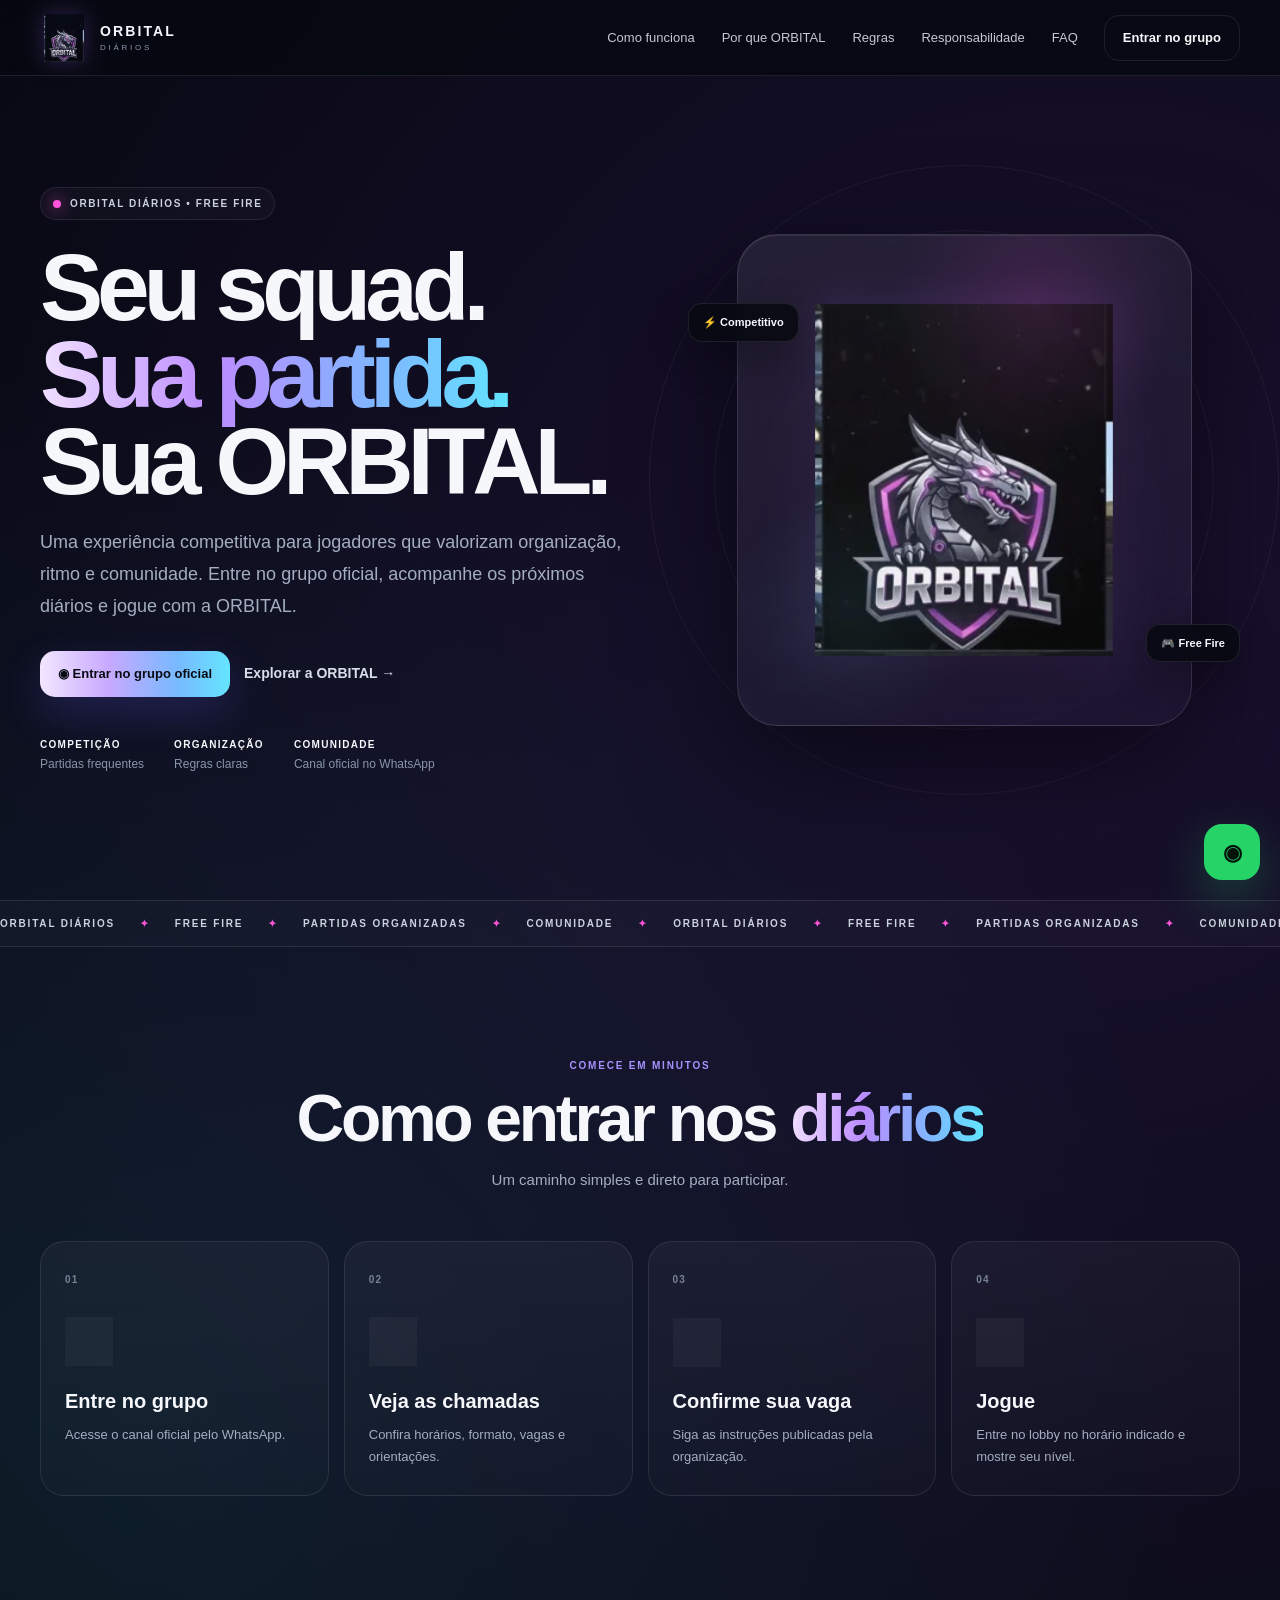
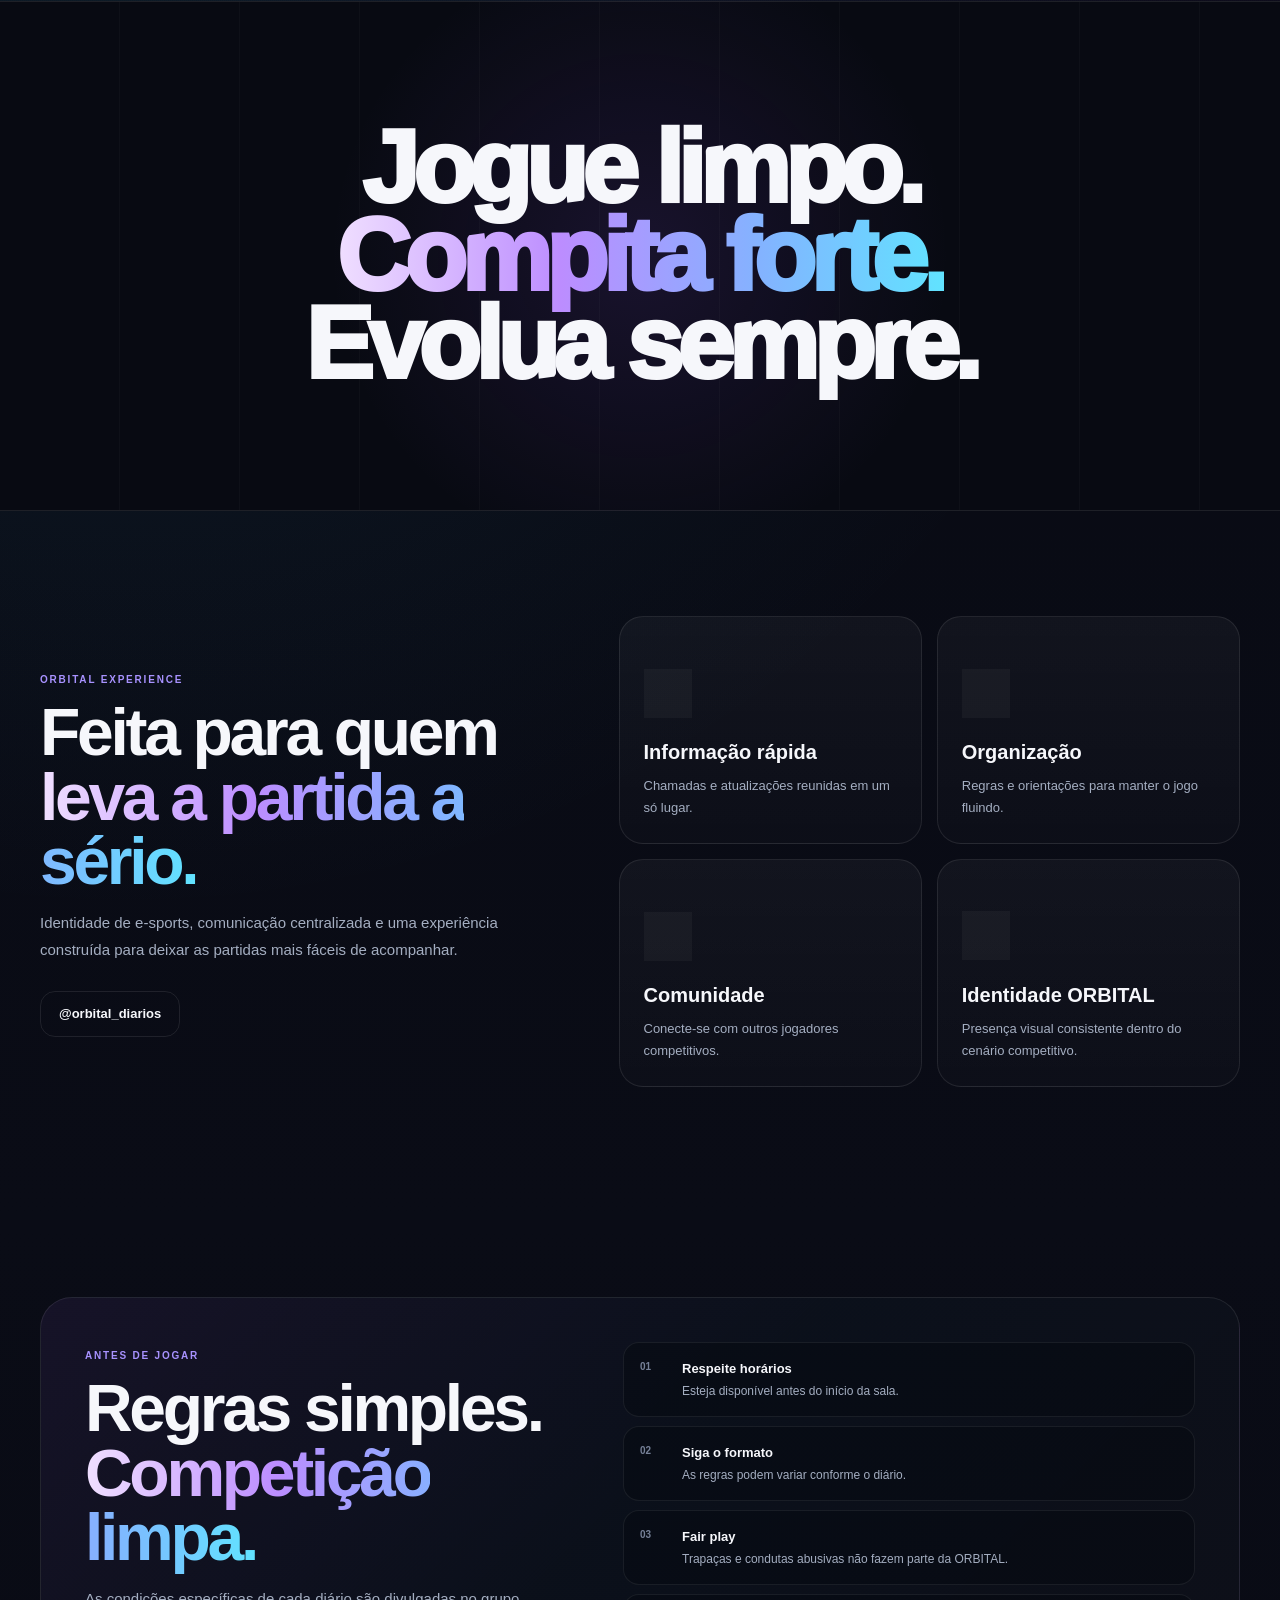
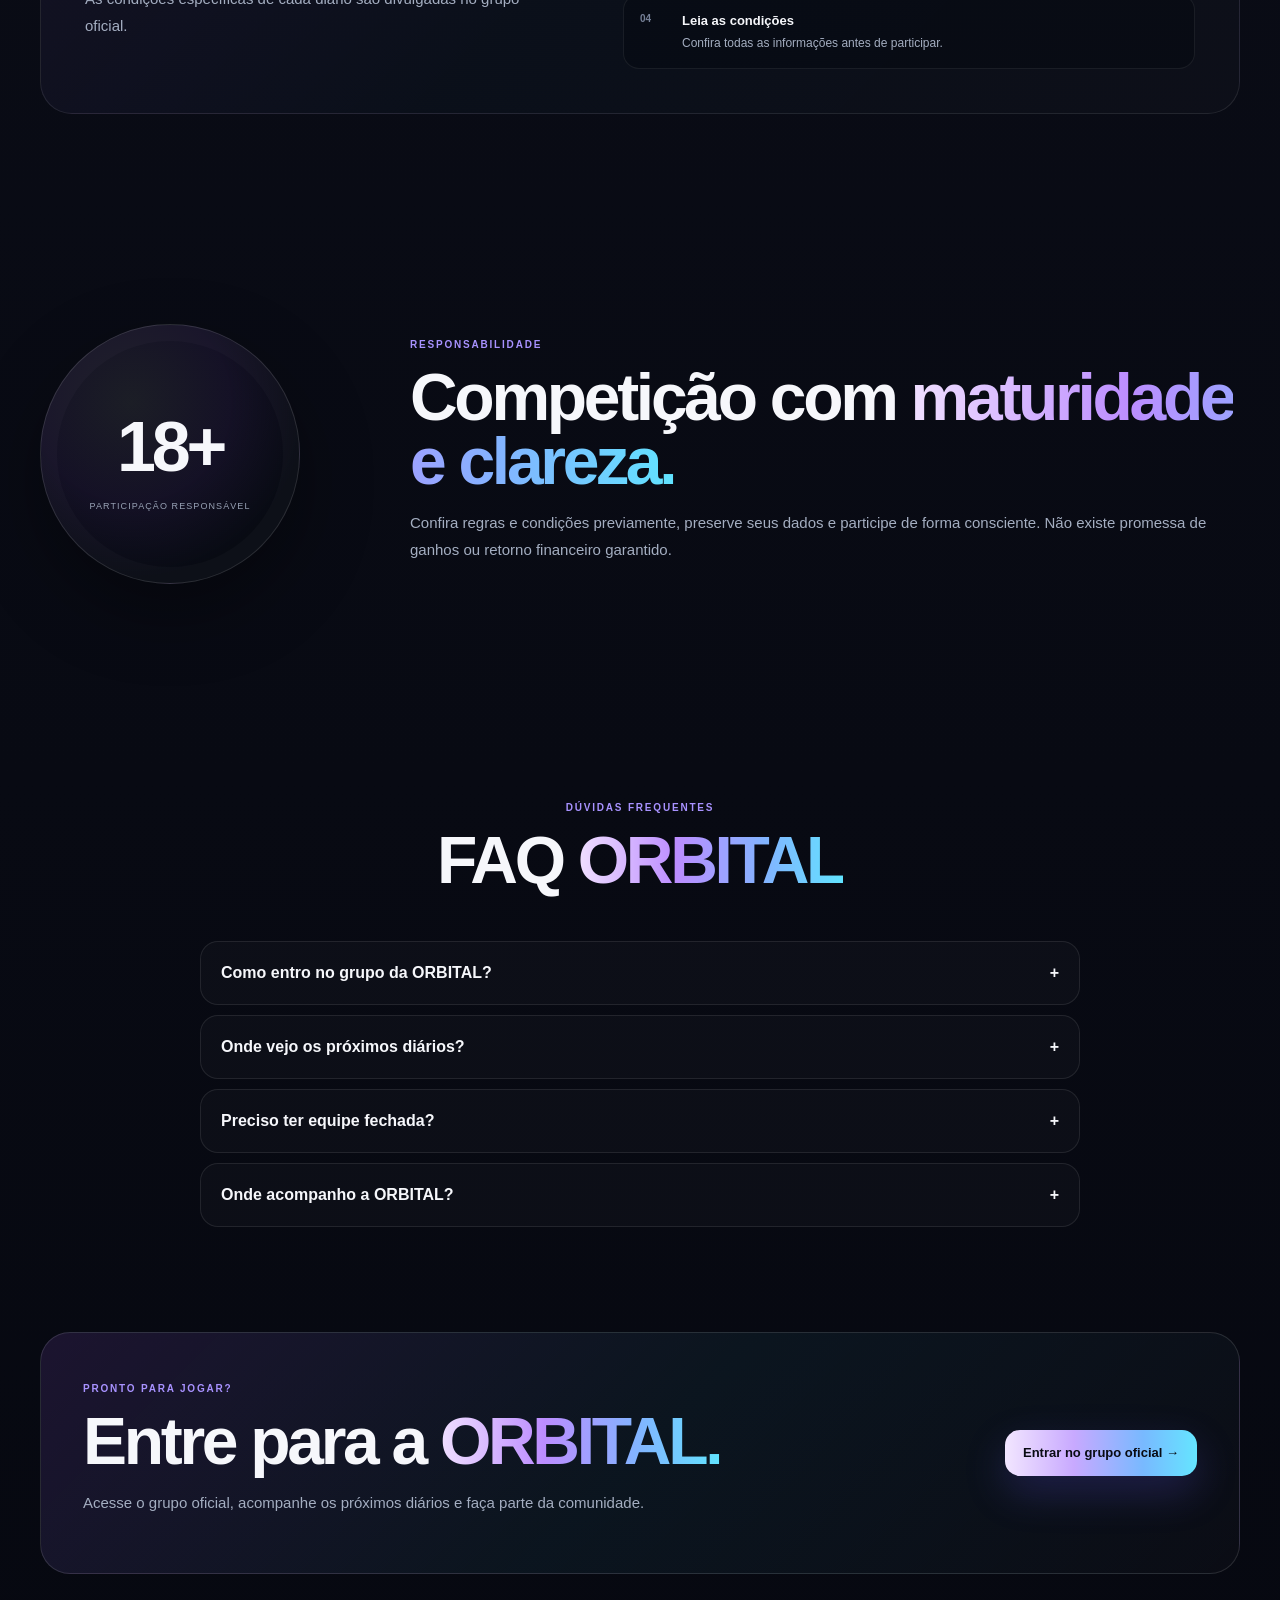
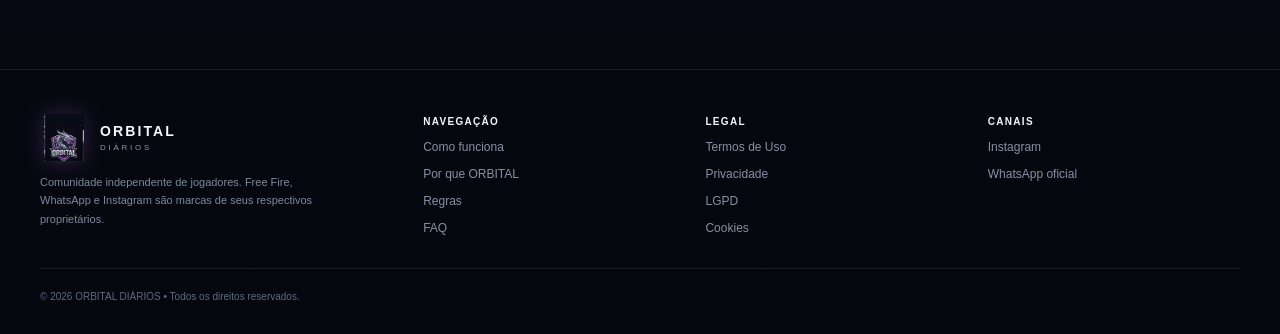
==== commit 601fde35: "feat: rebuild Orbital site from scratch" ====
--- a/index.html
+++ b/index.html
@@ -1,153 +1,44 @@
 <!doctype html>
 <html lang="pt-BR">
 <head>
-  <meta charset="utf-8" />
-  <meta name="viewport" content="width=device-width, initial-scale=1, viewport-fit=cover" />
-  <meta name="theme-color" content="#080b12" />
-  <title>ORBITAL DIÁRIOS | Free Fire competitivo</title>
-  <meta name="description" content="ORBITAL DIÁRIOS: comunidade de Free Fire competitivo, diários organizados, regras claras e canal oficial no WhatsApp." />
-  <meta name="robots" content="index,follow,max-image-preview:large,max-snippet:-1,max-video-preview:-1" />
-  <link rel="canonical" href="https://orbital-diarios.vercel.app/" />
-  <meta property="og:type" content="website" />
-  <meta property="og:locale" content="pt_BR" />
-  <meta property="og:title" content="ORBITAL DIÁRIOS | Free Fire competitivo" />
-  <meta property="og:description" content="Seu squad. Sua partida. Sua ORBITAL." />
-  <meta property="og:url" content="https://orbital-diarios.vercel.app/" />
-  <meta property="og:image" content="https://orbital-diarios.vercel.app/assets/orbital-og.jpg" />
-  <meta name="twitter:card" content="summary_large_image" />
-  <script type="application/ld+json">{"@context":"https://schema.org","@type":"Organization","name":"ORBITAL DIÁRIOS","url":"https://orbital-diarios.vercel.app/","sameAs":["https://instagram.com/orbital_diarios"],"description":"Comunidade de Free Fire competitivo, partidas organizadas e canal oficial no WhatsApp."}</script>
-  <script type="application/ld+json">{"@context":"https://schema.org","@type":"FAQPage","mainEntity":[{"@type":"Question","name":"Como entro no grupo da ORBITAL?","acceptedAnswer":{"@type":"Answer","text":"Clique em qualquer botão Entrar no grupo desta página para abrir o convite oficial do WhatsApp."}},{"@type":"Question","name":"Onde vejo os próximos diários?","acceptedAnswer":{"@type":"Answer","text":"As chamadas, horários e instruções são publicadas no grupo oficial da comunidade."}}]}</script>
-  <link rel="stylesheet" href="styles.css" />
+<meta charset="utf-8">
+<meta name="viewport" content="width=device-width,initial-scale=1,viewport-fit=cover">
+<meta name="theme-color" content="#070811">
+<title>ORBITAL DIÁRIOS | Free Fire competitivo</title>
+<meta name="description" content="ORBITAL DIÁRIOS: comunidade de Free Fire competitivo com partidas organizadas, regras claras e grupo oficial no WhatsApp.">
+<meta name="robots" content="index,follow,max-image-preview:large,max-snippet:-1,max-video-preview:-1">
+<link rel="canonical" href="https://orbital-diarios.vercel.app/">
+<link rel="icon" href="/assets/orbital-logo.svg" type="image/svg+xml">
+<meta property="og:type" content="website"><meta property="og:locale" content="pt_BR"><meta property="og:title" content="ORBITAL DIÁRIOS | Free Fire competitivo"><meta property="og:description" content="Seu squad. Sua partida. Sua ORBITAL."><meta property="og:url" content="https://orbital-diarios.vercel.app/"><meta property="og:image" content="https://orbital-diarios.vercel.app/assets/orbital-logo.svg">
+<meta name="twitter:card" content="summary_large_image"><meta name="twitter:title" content="ORBITAL DIÁRIOS"><meta name="twitter:description" content="Comunidade, competição e organização no Free Fire.">
+<script type="application/ld+json">{"@context":"https://schema.org","@type":"Organization","name":"ORBITAL DIÁRIOS","url":"https://orbital-diarios.vercel.app/","logo":"https://orbital-diarios.vercel.app/assets/orbital-logo.svg","sameAs":["https://instagram.com/orbital_diarios"],"description":"Comunidade de Free Fire competitivo e partidas organizadas."}</script>
+<script type="application/ld+json">{"@context":"https://schema.org","@type":"FAQPage","mainEntity":[{"@type":"Question","name":"Como entro no grupo da ORBITAL?","acceptedAnswer":{"@type":"Answer","text":"Clique em Entrar no grupo para abrir o convite oficial do WhatsApp."}},{"@type":"Question","name":"Onde vejo os próximos diários?","acceptedAnswer":{"@type":"Answer","text":"As chamadas, horários e instruções são publicadas no grupo oficial."}}]}</script>
+<style>
+:root{--bg:#060810;--bg2:#0a0c16;--text:#f6f7fb;--muted:#a4aec1;--line:rgba(255,255,255,.09);--purple:#a865ff;--pink:#ff55da;--cyan:#58dfff;--green:#25d366;--header:76px}*{box-sizing:border-box}html{scroll-behavior:smooth}body{margin:0;min-width:280px;overflow-x:hidden;background:radial-gradient(circle at 85% 12%,rgba(124,59,210,.16),transparent 30%),radial-gradient(circle at 10% 28%,rgba(61,195,238,.10),transparent 28%),linear-gradient(180deg,var(--bg),var(--bg2) 55%,var(--bg));color:var(--text);font-family:Inter,ui-sans-serif,-apple-system,BlinkMacSystemFont,"Segoe UI",Arial,sans-serif;line-height:1.5}a{color:inherit;text-decoration:none}button{font:inherit}.container{width:min(1200px,calc(100% - 40px));margin:auto}.bg-grid{position:fixed;inset:0;pointer-events:none;z-index:0;background-image:linear-gradient(rgba(255,255,255,.02) 1px,transparent 1px),linear-gradient(90deg,rgba(255,255,255,.02) 1px,transparent 1px);background-size:44px 44px;mask-image:linear-gradient(to bottom,transparent,black 10%,black 90%,transparent);opacity:.35}.cursor-glow{position:fixed;width:300px;height:300px;border-radius:50%;background:radial-gradient(circle,rgba(168,101,255,.18),rgba(88,223,255,.08) 42%,transparent 72%);filter:blur(18px);pointer-events:none;z-index:1;transform:translate(-50%,-50%);opacity:0}.progress{position:fixed;left:0;top:0;height:3px;width:0;z-index:100;background:linear-gradient(90deg,var(--purple),var(--pink),var(--cyan));box-shadow:0 0 18px rgba(168,101,255,.6)}header{height:var(--header);position:sticky;top:0;z-index:80;border-bottom:1px solid var(--line);background:rgba(6,8,16,.76);backdrop-filter:blur(18px)}.nav{height:100%;display:flex;align-items:center;gap:26px}.brand{display:flex;align-items:center;gap:12px}.brand img{width:48px;height:48px;object-fit:contain;mix-blend-mode:screen;filter:drop-shadow(0 0 10px rgba(168,101,255,.25))}.brand strong{display:block;font-size:14px;letter-spacing:.15em}.brand small{display:block;font-size:8px;letter-spacing:.34em;color:#8f98ad}.desktop{margin-left:auto;display:flex;gap:27px;align-items:center}.desktop a{font-size:13px;color:#c3c8d6;position:relative}.desktop a:after{content:"";position:absolute;left:0;right:0;bottom:-9px;height:2px;background:linear-gradient(90deg,var(--purple),var(--cyan));transform:scaleX(0);transform-origin:left;transition:.25s}.desktop a:hover{color:#fff}.desktop a:hover:after{transform:scaleX(1)}.btn{display:inline-flex;align-items:center;justify-content:center;gap:9px;min-height:46px;padding:12px 18px;border:1px solid var(--line);border-radius:15px;font-weight:850;font-size:13px;transition:.25s;cursor:pointer}.btn:hover{transform:translateY(-2px);border-color:rgba(255,255,255,.22)}.btn-primary{color:#090b13;border:0;background:linear-gradient(90deg,#f2e6ff,#c8a9ff 36%,#78b9ff 72%,#65e5ff);box-shadow:0 16px 42px rgba(105,92,255,.22)}.menu-btn{display:none;margin-left:auto;width:45px;height:45px;border:1px solid var(--line);border-radius:14px;background:#0b0e18;color:#fff;font-size:22px}.mobile-nav{display:none;position:absolute;top:calc(var(--header) - 1px);left:0;right:0;padding:16px 20px 20px;background:#070a12;border-bottom:1px solid var(--line);box-shadow:0 28px 70px rgba(0,0,0,.4)}.mobile-nav.open{display:grid;gap:7px}.mobile-nav a{padding:13px;border-radius:12px}.mobile-nav a:not(.btn):hover{background:rgba(255,255,255,.04)}main{position:relative;z-index:2}.hero{min-height:calc(100svh - var(--header));display:grid;grid-template-columns:1.03fr .97fr;gap:62px;align-items:center;padding:64px 0 80px}.badge{display:inline-flex;align-items:center;gap:9px;padding:8px 12px;border-radius:999px;border:1px solid var(--line);background:rgba(255,255,255,.028);font-size:10px;font-weight:900;letter-spacing:.16em;color:#c9d0df}.badge i{width:8px;height:8px;border-radius:50%;background:var(--pink);box-shadow:0 0 16px var(--pink)}h1{margin:24px 0 20px;font-size:clamp(60px,7.4vw,100px);line-height:.92;letter-spacing:-.065em}h1 span,.gradient{background:linear-gradient(90deg,#f0dfff,#bc8dff 37%,#83b3ff 70%,#61e3ff);-webkit-background-clip:text;background-clip:text;color:transparent}.lead{max-width:650px;color:var(--muted);font-size:18px;line-height:1.8}.actions{display:flex;gap:14px;align-items:center;flex-wrap:wrap;margin-top:28px}.plain-link{font-size:14px;font-weight:750;color:#d8deea}.plain-link span{display:inline-block;transition:.2s}.plain-link:hover span{transform:translateX(5px)}.mini-stats{display:flex;gap:30px;flex-wrap:wrap;margin-top:40px}.mini-stats div{display:grid;gap:3px}.mini-stats strong{font-size:10px;letter-spacing:.13em}.mini-stats span{font-size:12px;color:#8994aa}.visual{min-height:570px;position:relative;display:grid;place-items:center;perspective:1200px}.ring{position:absolute;border:1px solid rgba(255,255,255,.06);border-radius:50%;animation:spin 20s linear infinite}.ring.one{width:500px;height:500px}.ring.two{width:630px;height:630px;animation-duration:31s;animation-direction:reverse}.brand-card{position:relative;width:min(455px,88vw);aspect-ratio:1/1.08;border:1px solid rgba(255,255,255,.12);border-radius:40px;display:grid;place-items:center;background:linear-gradient(155deg,rgba(255,255,255,.08),rgba(255,255,255,.018));backdrop-filter:blur(16px);box-shadow:0 38px 110px rgba(0,0,0,.5),inset 0 1px rgba(255,255,255,.08);overflow:hidden;transform-style:preserve-3d;transition:transform .16s ease}.brand-card:before{content:"";position:absolute;inset:0;background:radial-gradient(circle at 66% 14%,rgba(255,85,218,.13),transparent 28%),radial-gradient(circle at 26% 76%,rgba(88,223,255,.08),transparent 25%)}.brand-card:after{content:"";position:absolute;top:-60%;left:-80%;width:38%;height:220%;background:linear-gradient(90deg,transparent,rgba(255,255,255,.16),transparent);transform:rotate(16deg);animation:sheen 7s ease-in-out infinite}.brand-card img{position:relative;z-index:2;width:72%;height:72%;object-fit:contain;mix-blend-mode:screen;filter:drop-shadow(0 26px 38px rgba(0,0,0,.4)) drop-shadow(0 0 20px rgba(168,101,255,.16));transform:translateZ(30px)}.float-chip{position:absolute;z-index:4;padding:10px 14px;border:1px solid var(--line);border-radius:14px;background:rgba(7,10,18,.88);font-size:11px;font-weight:850;box-shadow:0 14px 40px rgba(0,0,0,.3);backdrop-filter:blur(12px)}.chip-a{left:0;top:19%;animation:float 5s ease-in-out infinite}.chip-b{right:0;bottom:18%;animation:float 6s ease-in-out infinite reverse}.ticker{overflow:hidden;border-block:1px solid var(--line);background:rgba(255,255,255,.018)}.track{width:max-content;display:flex;align-items:center;gap:25px;padding:15px 0;font-size:10px;font-weight:900;letter-spacing:.18em;color:#cbd2df;animation:marquee 27s linear infinite}.track i{font-style:normal;color:var(--pink)}.section{padding:105px 0}.head{max-width:780px;margin:0 auto 48px;text-align:center}.kicker{font-size:10px;font-weight:900;letter-spacing:.18em;color:#a892ff}.head h2,.rules h2,.responsibility h2,.cta h2{margin:10px 0 12px;font-size:clamp(40px,5.2vw,66px);line-height:.98;letter-spacing:-.05em}.head p,.rules p,.responsibility p,.cta p{color:var(--muted);font-size:15px;line-height:1.8}.grid4{display:grid;grid-template-columns:repeat(4,1fr);gap:15px}.card{min-height:255px;padding:24px;border:1px solid var(--line);border-radius:24px;background:linear-gradient(180deg,rgba(255,255,255,.04),rgba(255,255,255,.014));transition:.25s;transform-style:preserve-3d}.card:hover{transform:translateY(-6px);border-color:rgba(168,101,255,.28);box-shadow:0 26px 60px rgba(0,0,0,.2)}.card b{font-size:10px;letter-spacing:.13em;color:#778198}.icon{width:48px;height:48px;border-radius:15px;border:1px solid var(--line);display:grid;place-items:center;margin-top:28px;background:rgba(255,255,255,.04);font-size:20px}.card h3{margin:20px 0 8px;font-size:20px}.card p{margin:0;color:var(--muted);font-size:13px;line-height:1.7}.cinema{min-height:510px;position:relative;overflow:hidden;display:grid;place-items:center;text-align:center;border-block:1px solid var(--line);background:radial-gradient(circle,rgba(127,69,207,.14),transparent 45%),#080a12}.cinema:before{content:"";position:absolute;inset:0;background:repeating-linear-gradient(90deg,transparent 0 119px,rgba(255,255,255,.025) 119px 120px)}.cinema-copy{position:relative;z-index:2;font-size:clamp(54px,8vw,112px);font-weight:950;line-height:.86;letter-spacing:-.06em}.dragon{position:fixed;left:0;top:34vh;width:520px;max-width:48vw;opacity:0;z-index:30;pointer-events:none;filter:drop-shadow(0 0 18px rgba(168,101,255,.45));will-change:transform,opacity}.split{display:grid;grid-template-columns:.9fr 1.1fr;gap:70px;align-items:center}.split .head{text-align:left;margin:0}.grid2{display:grid;grid-template-columns:1fr 1fr;gap:15px}.benefit{min-height:220px}.rules{display:grid;grid-template-columns:.9fr 1.1fr;gap:70px;padding:44px;border:1px solid var(--line);border-radius:32px;background:linear-gradient(135deg,rgba(168,101,255,.08),rgba(88,223,255,.025),rgba(255,255,255,.018))}.rule-list{display:grid;gap:9px}.rule{display:flex;gap:14px;padding:16px;border:1px solid rgba(255,255,255,.07);border-radius:16px;background:rgba(6,9,16,.46)}.rule b{min-width:28px;color:#768198;font-size:10px}.rule span{display:grid;gap:3px}.rule strong{font-size:13px}.rule small{color:var(--muted);font-size:12px;line-height:1.55}.responsibility{display:grid;grid-template-columns:300px 1fr;gap:70px;align-items:center}.age{width:260px;aspect-ratio:1;border-radius:50%;border:1px solid rgba(255,255,255,.14);display:grid;place-items:center;align-content:center;background:radial-gradient(circle at 35% 30%,rgba(255,255,255,.08),rgba(168,101,255,.08) 40%,#080b13 72%);box-shadow:inset 0 0 0 16px rgba(255,255,255,.018),0 28px 70px rgba(0,0,0,.35)}.age strong{font-size:70px;letter-spacing:-.06em}.age small{font-size:9px;color:#98a2b5;letter-spacing:.12em;text-transform:uppercase}.faq{max-width:880px;margin:auto;display:grid;gap:10px}details{border:1px solid var(--line);border-radius:18px;background:rgba(255,255,255,.025);overflow:hidden}summary{padding:19px 20px;cursor:pointer;display:flex;justify-content:space-between;align-items:center;gap:15px;font-weight:800;list-style:none}summary::-webkit-details-marker{display:none}details p{margin:0;padding:0 20px 20px;color:var(--muted);font-size:13px;line-height:1.7}.cta{margin-bottom:95px;padding:42px;border-radius:30px;border:1px solid rgba(255,255,255,.12);background:linear-gradient(135deg,rgba(168,101,255,.13),rgba(88,223,255,.06),rgba(255,255,255,.02));display:flex;align-items:center;justify-content:space-between;gap:35px}.cta p{max-width:590px}.footer{border-top:1px solid var(--line);background:rgba(0,0,0,.15)}.footer-grid{padding:44px 0 28px;display:grid;grid-template-columns:1.4fr repeat(3,1fr);gap:30px}.foot-brand p{max-width:300px;color:#7e899d;font-size:11px;line-height:1.7}.col{display:grid;align-content:start;gap:9px}.col strong{font-size:10px;letter-spacing:.13em}.col a{font-size:12px;color:#8791a5}.copy{border-top:1px solid var(--line);padding:20px 0 30px;color:#606a7e;font-size:10px}.whatsapp{position:fixed;right:20px;bottom:20px;z-index:60;width:56px;height:56px;border-radius:18px;background:var(--green);color:#031208;display:grid;place-items:center;box-shadow:0 18px 50px rgba(37,211,102,.28);font-weight:950;font-size:22px}.reveal{opacity:0;transform:translateY(25px);filter:blur(6px);transition:.7s ease}.reveal.show{opacity:1;transform:none;filter:none}@keyframes spin{to{transform:rotate(360deg)}}@keyframes float{50%{transform:translateY(-11px)}}@keyframes sheen{0%,65%{left:-80%}85%,100%{left:140%}}@keyframes marquee{to{transform:translateX(-50%)}}
+@media(max-width:1040px){.desktop,.nav>.btn{display:none}.menu-btn{display:block}.hero{grid-template-columns:1fr;text-align:center;gap:18px;padding-top:50px}.lead{margin:auto}.actions,.mini-stats{justify-content:center}.visual{min-height:490px}.grid4{grid-template-columns:1fr 1fr}.split,.rules,.responsibility{grid-template-columns:1fr;gap:42px}.split .head{text-align:center;margin:auto}.age{margin:auto}.footer-grid{grid-template-columns:1.2fr 1fr 1fr}}
+@media(max-width:700px){:root{--header:68px}.container{width:min(100% - 28px,1200px)}.brand img{width:42px;height:42px}.hero{min-height:auto;padding:40px 0 68px}.hero h1{font-size:clamp(46px,15vw,70px)}.lead{font-size:15px}.actions{flex-direction:column;align-items:stretch}.actions .btn{width:100%}.mini-stats{display:grid;grid-template-columns:1fr;gap:10px}.mini-stats div{padding:10px;border:1px solid var(--line);border-radius:12px;background:rgba(255,255,255,.02)}.visual{min-height:380px;overflow:hidden}.brand-card{width:min(315px,84vw);border-radius:28px}.ring.one{width:350px;height:350px}.ring.two{width:430px;height:430px}.float-chip{font-size:10px}.section{padding:78px 0}.grid4,.grid2{grid-template-columns:1fr}.card{min-height:auto}.cinema{min-height:370px}.dragon{display:none}.rules{padding:28px 20px}.cta{padding:28px 20px;flex-direction:column;align-items:flex-start;margin-bottom:70px}.cta .btn{width:100%}.footer-grid{grid-template-columns:1fr 1fr}.foot-brand{grid-column:1/-1}.whatsapp{right:13px;bottom:13px;width:51px;height:51px}}
+@media(max-width:460px){.container{width:min(100% - 22px,1200px)}.badge{white-space:normal;border-radius:15px;text-align:left}.hero h1{font-size:clamp(40px,13.5vw,56px)}.float-chip{display:none}.footer-grid{grid-template-columns:1fr}.mobile-nav .btn{width:100%}}
+@media(prefers-reduced-motion:reduce){html{scroll-behavior:auto}.ring,.track,.float-chip,.brand-card:after{animation:none}.reveal{opacity:1;transform:none;filter:none}.dragon,.cursor-glow{display:none}}
+</style>
 </head>
 <body>
-  <svg width="0" height="0" style="position:absolute;overflow:hidden" aria-hidden="true">
-    <defs>
-      <linearGradient id="shieldStroke" x1="0%" y1="0%" x2="100%" y2="100%"><stop offset="0%" stop-color="#57d8ff"/><stop offset="55%" stop-color="#b277ff"/><stop offset="100%" stop-color="#ff4fd8"/></linearGradient>
-      <linearGradient id="metal" x1="0%" y1="0%" x2="100%" y2="100%"><stop offset="0%" stop-color="#edf2ff"/><stop offset="38%" stop-color="#cfd7eb"/><stop offset="62%" stop-color="#939fbd"/><stop offset="100%" stop-color="#f7f9ff"/></linearGradient>
-      <filter id="logoGlow" x="-50%" y="-50%" width="200%" height="200%"><feGaussianBlur stdDeviation="12" result="b"/><feMerge><feMergeNode in="b"/><feMergeNode in="SourceGraphic"/></feMerge></filter>
-      <symbol id="orbitalLogo" viewBox="0 0 620 760">
-        <path d="M310 48 498 132 467 410 310 548 153 410 122 132 310 48Z" fill="#111523"/>
-        <path d="M310 48 498 132 467 410 310 548 153 410 122 132 310 48Z" fill="none" stroke="url(#shieldStroke)" stroke-width="16" stroke-linejoin="round"/>
-        <g filter="url(#logoGlow)">
-          <path d="M377 176c44 9 85 42 103 86 19 45 13 96-19 134-21 25-49 43-81 53-16 5-31 7-47 8l-12 1 9-18c15-29 25-51 26-77 1-18-4-34-13-47-14 23-37 45-61 59-40 24-86 27-130 13 29-11 58-31 81-59 21-26 37-59 42-90 3-18 2-37 0-56 19 7 35 19 49 35 9 11 16 24 21 38 7-6 15-10 22-12Z" fill="url(#metal)" stroke="#2b3143" stroke-width="7" stroke-linejoin="round"/>
-          <path d="m448 308 46 20-58 12" fill="none" stroke="#2b3143" stroke-width="7" stroke-linecap="round" stroke-linejoin="round"/>
-          <circle cx="395" cy="255" r="10" fill="#ff4fd8"/>
-          <path d="M408 259c17-2 32 3 46 14" fill="none" stroke="#ff86ef" stroke-width="7" stroke-linecap="round"/>
-          <path d="M408 338c17 4 34 6 52 4" fill="none" stroke="#ff69e5" stroke-width="7" stroke-linecap="round"/>
-        </g>
-        <g transform="translate(58 526)">
-          <rect x="10" y="14" width="484" height="84" rx="16" fill="#131826" stroke="#2f3547" stroke-width="6"/>
-          <text x="252" y="74" text-anchor="middle" fill="#f5f7ff" font-family="Inter,Arial,sans-serif" font-size="68" font-weight="900" letter-spacing="2">ORBITAL</text>
-          <text x="252" y="116" text-anchor="middle" fill="#96a2bf" font-family="Inter,Arial,sans-serif" font-size="20" font-weight="700" letter-spacing="7">DIÁRIOS</text>
-        </g>
-      </symbol>
-    </defs>
-  </svg>
-
-  <canvas id="starfield" aria-hidden="true"></canvas>
-  <div class="pointer-glow" aria-hidden="true"></div>
-  <div class="page-glow page-glow-a" aria-hidden="true"></div>
-  <div class="page-glow page-glow-b" aria-hidden="true"></div>
-  <div class="grid-noise" aria-hidden="true"></div>
-  <div class="scroll-progress" aria-hidden="true"><span></span></div>
-
-  <svg id="dragon-flight" class="dragon-flight" viewBox="0 0 430 170" fill="none" aria-hidden="true">
-    <defs><linearGradient id="dragGrad" x1="15" y1="10" x2="405" y2="150" gradientUnits="userSpaceOnUse"><stop stop-color="#57d8ff"/><stop offset=".52" stop-color="#b277ff"/><stop offset="1" stop-color="#ff4fd8"/></linearGradient></defs>
-    <path d="M48 126c24-2 47-14 66-34 16-17 26-36 30-55 15 6 29 17 39 31 9 12 14 27 15 44 13-20 34-35 58-38 44-5 90 29 104 70-25-17-55-22-85-13-21 6-40 19-54 37-17-5-35-5-52 0-28 8-52 28-67 55-4-28-23-54-50-73-3-2-5-4-4-6Z" stroke="url(#dragGrad)" stroke-width="10" stroke-linecap="round" stroke-linejoin="round"/>
-    <path d="M141 31c14 3 27 11 36 22" stroke="url(#dragGrad)" stroke-width="8" stroke-linecap="round"/><circle cx="199" cy="88" r="6" fill="#ff4fd8"/><path d="m257 109 37 17-44 8" stroke="url(#dragGrad)" stroke-width="8" stroke-linecap="round" stroke-linejoin="round"/>
-  </svg>
-
-  <header class="site-header" id="top">
-    <div class="nav-shell container">
-      <a class="brand" href="#top" aria-label="ORBITAL DIÁRIOS - início">
-        <svg viewBox="0 0 620 760" style="width:48px;height:48px;overflow:visible"><use href="#orbitalLogo"/></svg>
-        <span><strong>ORBITAL</strong><small>DIÁRIOS</small></span>
-      </a>
-      <nav class="desktop-nav" aria-label="Navegação principal">
-        <a href="#como-funciona">Como funciona</a><a href="#vantagens">Por que ORBITAL</a><a href="#regras">Regras</a><a href="#responsabilidade">Responsabilidade</a><a href="#faq">FAQ</a>
-      </nav>
-      <a class="btn btn-mini btn-outline magnetic" href="https://chat.whatsapp.com/FnDsbJGFcGmIoq19QyWvsq?s=cl&p=i&mlu=0" target="_blank" rel="noopener noreferrer">Entrar no grupo</a>
-      <button class="menu-toggle" type="button" aria-label="Abrir menu" aria-expanded="false" aria-controls="mobile-menu"><span></span><span></span><span></span></button>
-    </div>
-    <div class="mobile-menu" id="mobile-menu" hidden>
-      <a href="#como-funciona">Como funciona</a><a href="#vantagens">Por que ORBITAL</a><a href="#regras">Regras</a><a href="#responsabilidade">Responsabilidade</a><a href="#faq">FAQ</a>
-      <a class="btn btn-primary magnetic" href="https://chat.whatsapp.com/FnDsbJGFcGmIoq19QyWvsq?s=cl&p=i&mlu=0" target="_blank" rel="noopener noreferrer">Entrar no WhatsApp</a>
-    </div>
-  </header>
-
-  <main>
-    <section class="hero container" id="hero">
-      <div class="hero-copy reveal">
-        <div class="eyebrow"><span class="live-dot"></span> ORBITAL DIÁRIOS • FREE FIRE</div>
-        <h1>Seu squad.<br><span>Sua partida.</span><br>Sua ORBITAL.</h1>
-        <p class="hero-subtitle">Uma experiência competitiva criada para jogadores que valorizam organização, ritmo e comunidade. Entre no grupo oficial, acompanhe os próximos diários e jogue com a ORBITAL.</p>
-        <div class="hero-actions">
-          <a class="btn btn-primary btn-large magnetic" href="https://chat.whatsapp.com/FnDsbJGFcGmIoq19QyWvsq?s=cl&p=i&mlu=0" target="_blank" rel="noopener noreferrer">☏ Entrar no grupo oficial</a>
-          <a class="text-link" href="#como-funciona">Explorar a ORBITAL <span>→</span></a>
-        </div>
-        <div class="hero-trust"><div><strong>COMPETIÇÃO</strong><span>Partidas frequentes</span></div><div><strong>ORGANIZAÇÃO</strong><span>Regras e chamadas claras</span></div><div><strong>COMUNIDADE</strong><span>Canal oficial no WhatsApp</span></div></div>
-      </div>
-
-      <div class="hero-visual reveal delay-1" aria-label="Marca ORBITAL">
-        <div class="orbit orbit-one"></div><div class="orbit orbit-two"></div>
-        <div class="logo-card" data-tilt>
-          <div class="card-sheen"></div>
-          <svg viewBox="0 0 620 760" style="width:min(76%,340px);height:auto;position:relative;z-index:1;filter:drop-shadow(0 26px 34px rgba(0,0,0,.42));transform:translateZ(25px)"><use href="#orbitalLogo"/></svg>
-          <div class="status-chip"><span></span> GRUPO OFICIAL</div>
-        </div>
-        <div class="floating-chip chip-a">⚡ Competitivo</div><div class="floating-chip chip-b">🎮 Free Fire</div>
-      </div>
-      <div class="scroll-cue" aria-hidden="true"><i></i><span>Role para ver mais</span></div>
-    </section>
-
-    <section class="ticker" aria-label="Destaques"><div class="ticker-track"><span>ORBITAL DIÁRIOS</span><i>✦</i><span>FREE FIRE</span><i>✦</i><span>PARTIDAS ORGANIZADAS</span><i>✦</i><span>COMUNIDADE</span><i>✦</i><span>ORBITAL DIÁRIOS</span><i>✦</i><span>FREE FIRE</span><i>✦</i><span>PARTIDAS ORGANIZADAS</span><i>✦</i><span>COMUNIDADE</span><i>✦</i></div></section>
-
-    <section class="section container" id="como-funciona">
-      <div class="section-heading reveal"><span class="kicker">COMECE EM MINUTOS</span><h2>Como entrar nos <span class="gradient">diários</span></h2><p>Um fluxo simples para você encontrar as informações e entrar nas partidas da ORBITAL.</p></div>
-      <div class="steps-grid">
-        <article class="step-card reveal" data-tilt><div class="step-number">01</div><div class="step-icon">↗</div><h3>Entre no grupo</h3><p>Acesse o grupo oficial da ORBITAL pelo botão de WhatsApp.</p></article>
-        <article class="step-card reveal delay-1" data-tilt><div class="step-number">02</div><div class="step-icon">⌁</div><h3>Veja os diários</h3><p>Confira horários, formato da partida, vagas e orientações da organização.</p></article>
-        <article class="step-card reveal delay-2" data-tilt><div class="step-number">03</div><div class="step-icon">◎</div><h3>Confirme sua vaga</h3><p>Siga as instruções publicadas no grupo para participar.</p></article>
-        <article class="step-card reveal delay-3" data-tilt><div class="step-number">04</div><div class="step-icon">⚔</div><h3>Jogue</h3><p>Entre no lobby no horário indicado e mostre seu nível dentro da partida.</p></article>
-      </div>
-    </section>
-
-    <section class="cinematic"><div class="cinematic-lines" aria-hidden="true"></div><div class="cinematic-copy reveal">Jogue limpo.<br><span class="gradient">Compita forte.</span><br>Evolua sempre.</div></section>
-
-    <section class="section dark-panel" id="vantagens">
-      <div class="container split-grid">
-        <div class="section-heading align-left reveal"><span class="kicker">ORBITAL EXPERIENCE</span><h2>Feita para quem <span class="gradient">leva a partida a sério.</span></h2><p>Identidade de e-sports, comunicação centralizada e uma experiência pensada para deixar as partidas mais simples de acompanhar.</p><div class="inline-actions"><a class="btn btn-outline btn-large magnetic" href="https://instagram.com/orbital_diarios" target="_blank" rel="noopener noreferrer">@orbital_diarios</a></div></div>
-        <div class="benefit-grid">
-          <article class="benefit-card reveal" data-tilt><div class="benefit-icon">⚡</div><h3>Informação rápida</h3><p>Atualizações e chamadas reunidas em um só lugar.</p></article>
-          <article class="benefit-card reveal delay-1" data-tilt><div class="benefit-icon">♜</div><h3>Organização</h3><p>Regras e orientações para manter o jogo fluindo.</p></article>
-          <article class="benefit-card reveal delay-2" data-tilt><div class="benefit-icon">⌁</div><h3>Comunidade</h3><p>Conecte-se com outros jogadores que também gostam de competição.</p></article>
-          <article class="benefit-card reveal delay-3" data-tilt><div class="benefit-icon">◉</div><h3>Identidade ORBITAL</h3><p>Uma marca criada para construir presença dentro do cenário competitivo.</p></article>
-        </div>
-      </div>
-    </section>
-
-    <section class="section container" id="regras"><div class="rules-card reveal"><div><span class="kicker">ANTES DE JOGAR</span><h2>Regras simples.<br><span class="gradient">Competição limpa.</span></h2><p>As regras específicas de cada diário são divulgadas pela organização no grupo oficial.</p></div><div class="rules-list"><div><b>01</b><span><strong>Respeite horários</strong><small>Esteja disponível antes do início da sala.</small></span></div><div><b>02</b><span><strong>Siga as regras da partida</strong><small>O formato de cada diário pode variar.</small></span></div><div><b>03</b><span><strong>Fair play</strong><small>Condutas abusivas ou trapaças não fazem parte da ORBITAL.</small></span></div><div><b>04</b><span><strong>Responsabilidade</strong><small>Consulte previamente todas as condições divulgadas pela organização.</small></span></div></div></div></section>
-
-    <section class="section responsibility-section" id="responsabilidade"><div class="container responsibility-grid"><div class="responsibility-badge reveal"><span>18+</span><small>Participação responsável</small></div><div class="responsibility-copy reveal delay-1"><span class="kicker">RESPONSABILIDADE</span><h2>Jogue com organização, <span class="gradient">maturidade e clareza.</span></h2><p>A ORBITAL valoriza respeito entre jogadores, leitura prévia das regras e participação consciente. Antes de entrar em qualquer diário, confira as condições informadas pela organização.</p></div></div></section>
-
-    <section class="section container" id="faq"><div class="section-heading reveal"><span class="kicker">DÚVIDAS FREQUENTES</span><h2>FAQ <span class="gradient">ORBITAL</span></h2></div><div class="faq-list reveal"><details><summary>Como entro no grupo da ORBITAL?<span>+</span></summary><p>Clique em qualquer botão “Entrar no grupo” desta página. Você será direcionado para o convite oficial do WhatsApp.</p></details><details><summary>Onde vejo os próximos diários?<span>+</span></summary><p>As chamadas, horários e instruções são publicadas no grupo oficial da comunidade.</p></details><details><summary>Preciso ter equipe fechada?<span>+</span></summary><p>Confira a chamada específica de cada partida. O formato e os requisitos podem mudar de acordo com o diário.</p></details><details><summary>Onde acompanho a ORBITAL?<span>+</span></summary><p>No Instagram @orbital_diarios e no grupo oficial do WhatsApp.</p></details></div></section>
-
-    <section class="final-cta container reveal"><div class="cta-glow" aria-hidden="true"></div><div><span class="kicker">PRONTO PARA JOGAR?</span><h2>Entre para a <span class="gradient">ORBITAL.</span></h2><p>Acesse o grupo oficial, confira os próximos diários e participe da comunidade.</p></div><a class="btn btn-primary btn-large magnetic" href="https://chat.whatsapp.com/FnDsbJGFcGmIoq19QyWvsq?s=cl&p=i&mlu=0" target="_blank" rel="noopener noreferrer">Entrar no grupo oficial →</a></section>
-  </main>
-
-  <footer class="site-footer">
-    <div class="container footer-top">
-      <div class="footer-brand"><a class="brand" href="#top"><svg viewBox="0 0 620 760" style="width:44px;height:44px"><use href="#orbitalLogo"/></svg><span><strong>ORBITAL</strong><small>DIÁRIOS</small></span></a><p>Comunidade independente de jogadores. Free Fire e WhatsApp são marcas de seus respectivos proprietários.</p></div>
-      <div class="footer-column"><strong>Navegação</strong><a href="#como-funciona">Como funciona</a><a href="#vantagens">Por que ORBITAL</a><a href="#regras">Regras</a><a href="#faq">FAQ</a></div>
-      <div class="footer-column"><strong>Legal</strong><a href="termos-de-uso.html">Termos de Uso</a><a href="privacidade.html">Privacidade</a><a href="lgpd.html">LGPD</a><a href="cookies.html">Cookies</a></div>
-      <div class="footer-column"><strong>Políticas</strong><a href="regras-da-comunidade.html">Regras da comunidade</a><a href="jogo-responsavel.html">Participação responsável</a><a href="reembolsos-e-cancelamentos.html">Cancelamentos</a><a href="aviso-legal.html">Aviso legal</a></div>
-      <div class="footer-column"><strong>Contato</strong><a href="https://instagram.com/orbital_diarios" target="_blank" rel="noopener noreferrer">Instagram</a><a href="https://chat.whatsapp.com/FnDsbJGFcGmIoq19QyWvsq?s=cl&p=i&mlu=0" target="_blank" rel="noopener noreferrer">Grupo oficial</a><a href="contato.html">Canais oficiais</a></div>
-    </div>
-    <div class="container footer-bottom"><p>ORBITAL DIÁRIOS • comunidade, competição e organização.</p><button class="cookie-settings" id="open-cookie-settings" type="button">Configurar cookies</button></div>
-  </footer>
-
-  <a class="floating-whatsapp" href="https://chat.whatsapp.com/FnDsbJGFcGmIoq19QyWvsq?s=cl&p=i&mlu=0" target="_blank" rel="noopener noreferrer" aria-label="Entrar no grupo da ORBITAL no WhatsApp">☏</a>
-  <div class="cookie-banner" id="cookie-banner" hidden><div><strong>Preferências de cookies</strong><p>Utilizamos apenas cookies essenciais para a melhor experiência de navegação. Consulte nossa <a href="cookies.html">política de cookies</a>.</p></div><div class="cookie-actions"><button class="btn btn-outline" id="cookie-essential" type="button">Somente essenciais</button><button class="btn btn-primary" id="cookie-accept" type="button">Entendi</button></div></div>
-  <script src="script.js"></script>
-</body>
-</html>+<div class="bg-grid" aria-hidden="true"></div><div class="cursor-glow" id="cursorGlow" aria-hidden="true"></div><div class="progress" id="progress" aria-hidden="true"></div>
+<svg class="dragon" id="dragon" viewBox="0 0 430 170" fill="none" aria-hidden="true"><defs><linearGradient id="dg" x1="20" y1="20" x2="410" y2="150" gradientUnits="userSpaceOnUse"><stop stop-color="#58dfff"/><stop offset=".5" stop-color="#a865ff"/><stop offset="1" stop-color="#ff55da"/></linearGradient></defs><path d="M48 126c24-2 47-14 66-34 16-17 26-36 30-55 15 6 29 17 39 31 9 12 14 27 15 44 13-20 34-35 58-38 44-5 90 29 104 70-25-17-55-22-85-13-21 6-40 19-54 37-17-5-35-5-52 0-28 8-52 28-67 55-4-28-23-54-50-73-3-2-5-4-4-6Z" stroke="url(#dg)" stroke-width="10" stroke-linecap="round" stroke-linejoin="round"/><circle cx="199" cy="88" r="6" fill="#ff55da"/><path d="m257 109 37 17-44 8" stroke="url(#dg)" stroke-width="8" stroke-linecap="round"/></svg>
+<header><div class="nav container"><a class="brand" href="#top"><img src="/assets/orbital-logo.svg" alt="Logo ORBITAL DIÁRIOS"><span><strong>ORBITAL</strong><small>DIÁRIOS</small></span></a><nav class="desktop"><a href="#como">Como funciona</a><a href="#orbital">Por que ORBITAL</a><a href="#regras">Regras</a><a href="#responsabilidade">Responsabilidade</a><a href="#faq">FAQ</a></nav><a class="btn" href="https://chat.whatsapp.com/FnDsbJGFcGmIoq19QyWvsq?s=cl&p=i&mlu=0" target="_blank" rel="noopener">Entrar no grupo</a><button class="menu-btn" id="menuBtn" aria-label="Abrir menu" aria-expanded="false">☰</button></div><nav class="mobile-nav" id="mobileNav"><a href="#como">Como funciona</a><a href="#orbital">Por que ORBITAL</a><a href="#regras">Regras</a><a href="#responsabilidade">Responsabilidade</a><a href="#faq">FAQ</a><a class="btn btn-primary" href="https://chat.whatsapp.com/FnDsbJGFcGmIoq19QyWvsq?s=cl&p=i&mlu=0" target="_blank" rel="noopener">Entrar no WhatsApp</a></nav></header>
+<main id="top">
+<section class="hero container"><div class="reveal"><div class="badge"><i></i> ORBITAL DIÁRIOS • FREE FIRE</div><h1>Seu squad.<br><span>Sua partida.</span><br>Sua ORBITAL.</h1><p class="lead">Uma experiência competitiva para jogadores que valorizam organização, ritmo e comunidade. Entre no grupo oficial, acompanhe os próximos diários e jogue com a ORBITAL.</p><div class="actions"><a class="btn btn-primary magnetic" href="https://chat.whatsapp.com/FnDsbJGFcGmIoq19QyWvsq?s=cl&p=i&mlu=0" target="_blank" rel="noopener">◉ Entrar no grupo oficial</a><a class="plain-link" href="#como">Explorar a ORBITAL <span>→</span></a></div><div class="mini-stats"><div><strong>COMPETIÇÃO</strong><span>Partidas frequentes</span></div><div><strong>ORGANIZAÇÃO</strong><span>Regras claras</span></div><div><strong>COMUNIDADE</strong><span>Canal oficial no WhatsApp</span></div></div></div><div class="visual reveal"><div class="ring one"></div><div class="ring two"></div><div class="brand-card" id="brandCard"><img src="/assets/orbital-logo.svg" alt="Emblema oficial ORBITAL"></div><div class="float-chip chip-a">⚡ Competitivo</div><div class="float-chip chip-b">🎮 Free Fire</div></div></section>
+<section class="ticker"><div class="track"><span>ORBITAL DIÁRIOS</span><i>✦</i><span>FREE FIRE</span><i>✦</i><span>PARTIDAS ORGANIZADAS</span><i>✦</i><span>COMUNIDADE</span><i>✦</i><span>ORBITAL DIÁRIOS</span><i>✦</i><span>FREE FIRE</span><i>✦</i><span>PARTIDAS ORGANIZADAS</span><i>✦</i><span>COMUNIDADE</span><i>✦</i></div></section>
+<section class="section container" id="como"><div class="head reveal"><span class="kicker">COMECE EM MINUTOS</span><h2>Como entrar nos <span class="gradient">diários</span></h2><p>Um caminho simples e direto para participar.</p></div><div class="grid4"><article class="card reveal"><b>01</b><div class="icon">↗</div><h3>Entre no grupo</h3><p>Acesse o canal oficial pelo WhatsApp.</p></article><article class="card reveal"><b>02</b><div class="icon">⌁</div><h3>Veja as chamadas</h3><p>Confira horários, formato, vagas e orientações.</p></article><article class="card reveal"><b>03</b><div class="icon">◎</div><h3>Confirme sua vaga</h3><p>Siga as instruções publicadas pela organização.</p></article><article class="card reveal"><b>04</b><div class="icon">⚔</div><h3>Jogue</h3><p>Entre no lobby no horário indicado e mostre seu nível.</p></article></div></section>
+<section class="cinema"><div class="cinema-copy reveal">Jogue limpo.<br><span class="gradient">Compita forte.</span><br>Evolua sempre.</div></section>
+<section class="section" id="orbital"><div class="container split"><div class="head reveal"><span class="kicker">ORBITAL EXPERIENCE</span><h2>Feita para quem <span class="gradient">leva a partida a sério.</span></h2><p>Identidade de e-sports, comunicação centralizada e uma experiência construída para deixar as partidas mais fáceis de acompanhar.</p><div class="actions"><a class="btn" href="https://instagram.com/orbital_diarios" target="_blank" rel="noopener">@orbital_diarios</a></div></div><div class="grid2"><article class="card benefit reveal"><div class="icon">⚡</div><h3>Informação rápida</h3><p>Chamadas e atualizações reunidas em um só lugar.</p></article><article class="card benefit reveal"><div class="icon">♜</div><h3>Organização</h3><p>Regras e orientações para manter o jogo fluindo.</p></article><article class="card benefit reveal"><div class="icon">⌁</div><h3>Comunidade</h3><p>Conecte-se com outros jogadores competitivos.</p></article><article class="card benefit reveal"><div class="icon">◉</div><h3>Identidade ORBITAL</h3><p>Presença visual consistente dentro do cenário competitivo.</p></article></div></div></section>
+<section class="section container" id="regras"><div class="rules reveal"><div><span class="kicker">ANTES DE JOGAR</span><h2>Regras simples.<br><span class="gradient">Competição limpa.</span></h2><p>As condições específicas de cada diário são divulgadas no grupo oficial.</p></div><div class="rule-list"><div class="rule"><b>01</b><span><strong>Respeite horários</strong><small>Esteja disponível antes do início da sala.</small></span></div><div class="rule"><b>02</b><span><strong>Siga o formato</strong><small>As regras podem variar conforme o diário.</small></span></div><div class="rule"><b>03</b><span><strong>Fair play</strong><small>Trapaças e condutas abusivas não fazem parte da ORBITAL.</small></span></div><div class="rule"><b>04</b><span><strong>Leia as condições</strong><small>Confira todas as informações antes de participar.</small></span></div></div></div></section>
+<section class="section container" id="responsabilidade"><div class="responsibility"><div class="age reveal"><strong>18+</strong><small>participação responsável</small></div><div class="reveal"><span class="kicker">RESPONSABILIDADE</span><h2>Competição com <span class="gradient">maturidade e clareza.</span></h2><p>Confira regras e condições previamente, preserve seus dados e participe de forma consciente. Não existe promessa de ganhos ou retorno financeiro garantido.</p></div></div></section>
+<section class="section container" id="faq"><div class="head reveal"><span class="kicker">DÚVIDAS FREQUENTES</span><h2>FAQ <span class="gradient">ORBITAL</span></h2></div><div class="faq reveal"><details><summary>Como entro no grupo da ORBITAL?<span>+</span></summary><p>Clique em qualquer botão “Entrar no grupo” desta página para abrir o convite oficial do WhatsApp.</p></details><details><summary>Onde vejo os próximos diários?<span>+</span></summary><p>As chamadas, horários e instruções são publicadas no grupo oficial.</p></details><details><summary>Preciso ter equipe fechada?<span>+</span></summary><p>Consulte a chamada de cada partida, pois o formato e os requisitos podem variar.</p></details><details><summary>Onde acompanho a ORBITAL?<span>+</span></summary><p>No Instagram @orbital_diarios e no grupo oficial do WhatsApp.</p></details></div></section>
+<section class="cta container reveal"><div><span class="kicker">PRONTO PARA JOGAR?</span><h2>Entre para a <span class="gradient">ORBITAL.</span></h2><p>Acesse o grupo oficial, acompanhe os próximos diários e faça parte da comunidade.</p></div><a class="btn btn-primary" href="https://chat.whatsapp.com/FnDsbJGFcGmIoq19QyWvsq?s=cl&p=i&mlu=0" target="_blank" rel="noopener">Entrar no grupo oficial →</a></section>
+</main>
+<footer class="footer"><div class="container footer-grid"><div class="foot-brand"><a class="brand" href="#top"><img src="/assets/orbital-logo.svg" alt="ORBITAL"><span><strong>ORBITAL</strong><small>DIÁRIOS</small></span></a><p>Comunidade independente de jogadores. Free Fire, WhatsApp e Instagram são marcas de seus respectivos proprietários.</p></div><div class="col"><strong>NAVEGAÇÃO</strong><a href="#como">Como funciona</a><a href="#orbital">Por que ORBITAL</a><a href="#regras">Regras</a><a href="#faq">FAQ</a></div><div class="col"><strong>LEGAL</strong><a href="/termos-de-uso">Termos de Uso</a><a href="/privacidade">Privacidade</a><a href="/lgpd">LGPD</a><a href="/cookies">Cookies</a></div><div class="col"><strong>CANAIS</strong><a href="https://instagram.com/orbital_diarios" target="_blank" rel="noopener">Instagram</a><a href="https://chat.whatsapp.com/FnDsbJGFcGmIoq19QyWvsq?s=cl&p=i&mlu=0" target="_blank" rel="noopener">WhatsApp oficial</a></div></div><div class="container copy">© 2026 ORBITAL DIÁRIOS • Todos os direitos reservados.</div></footer>
+<a class="whatsapp" href="https://chat.whatsapp.com/FnDsbJGFcGmIoq19QyWvsq?s=cl&p=i&mlu=0" target="_blank" rel="noopener" aria-label="Entrar no grupo do WhatsApp">◉</a>
+<script>
+(()=>{const q=s=>document.querySelector(s),qa=s=>[...document.querySelectorAll(s)],reduced=matchMedia('(prefers-reduced-motion:reduce)').matches,menu=q('#menuBtn'),nav=q('#mobileNav');menu.onclick=()=>{const open=nav.classList.toggle('open');menu.setAttribute('aria-expanded',open);menu.textContent=open?'×':'☰'};qa('#mobileNav a').forEach(a=>a.onclick=()=>{nav.classList.remove('open');menu.setAttribute('aria-expanded','false');menu.textContent='☰'});const obs='IntersectionObserver'in window?new IntersectionObserver(es=>es.forEach(e=>{if(e.isIntersecting){e.target.classList.add('show');obs.unobserve(e.target)}}),{threshold:.12}):null;qa('.reveal').forEach(e=>obs?obs.observe(e):e.classList.add('show'));const glow=q('#cursorGlow'),card=q('#brandCard');if(!reduced&&matchMedia('(hover:hover)').matches){addEventListener('pointermove',e=>{glow.style.opacity=1;glow.style.left=e.clientX+'px';glow.style.top=e.clientY+'px'});card.addEventListener('pointermove',e=>{const r=card.getBoundingClientRect(),x=(e.clientX-r.left)/r.width-.5,y=(e.clientY-r.top)/r.height-.5;card.style.transform=`rotateX(${-y*8}deg) rotateY(${x*10}deg) translateY(-4px)`});card.addEventListener('pointerleave',()=>card.style.transform='');qa('.magnetic').forEach(b=>{b.addEventListener('pointermove',e=>{const r=b.getBoundingClientRect();b.style.transform=`translate(${(e.clientX-r.left-r.width/2)*.07}px,${(e.clientY-r.top-r.height/2)*.07-2}px)`});b.addEventListener('pointerleave',()=>b.style.transform='')})}const progress=q('#progress'),dragon=q('#dragon');let busy=false;function scrollFx(){const max=Math.max(1,document.documentElement.scrollHeight-innerHeight),p=Math.max(0,Math.min(1,scrollY/max));progress.style.width=p*100+'%';if(!reduced&&innerWidth>700){const s=.13,e=.55,d=Math.max(0,Math.min(1,(p-s)/(e-s))),x=-560+d*(innerWidth+700),bob=Math.sin(d*Math.PI*3)*35,op=d<=0||d>=1?0:Math.min(1,d*6,(1-d)*6);dragon.style.transform=`translate3d(${x}px,${bob}px,0) rotate(${-8+Math.sin(d*Math.PI*2)*7}deg)`;dragon.style.opacity=op}busy=false}addEventListener('scroll',()=>{if(!busy){requestAnimationFrame(scrollFx);busy=true}},{passive:true});scrollFx()})();
+</script>
+</body></html>
